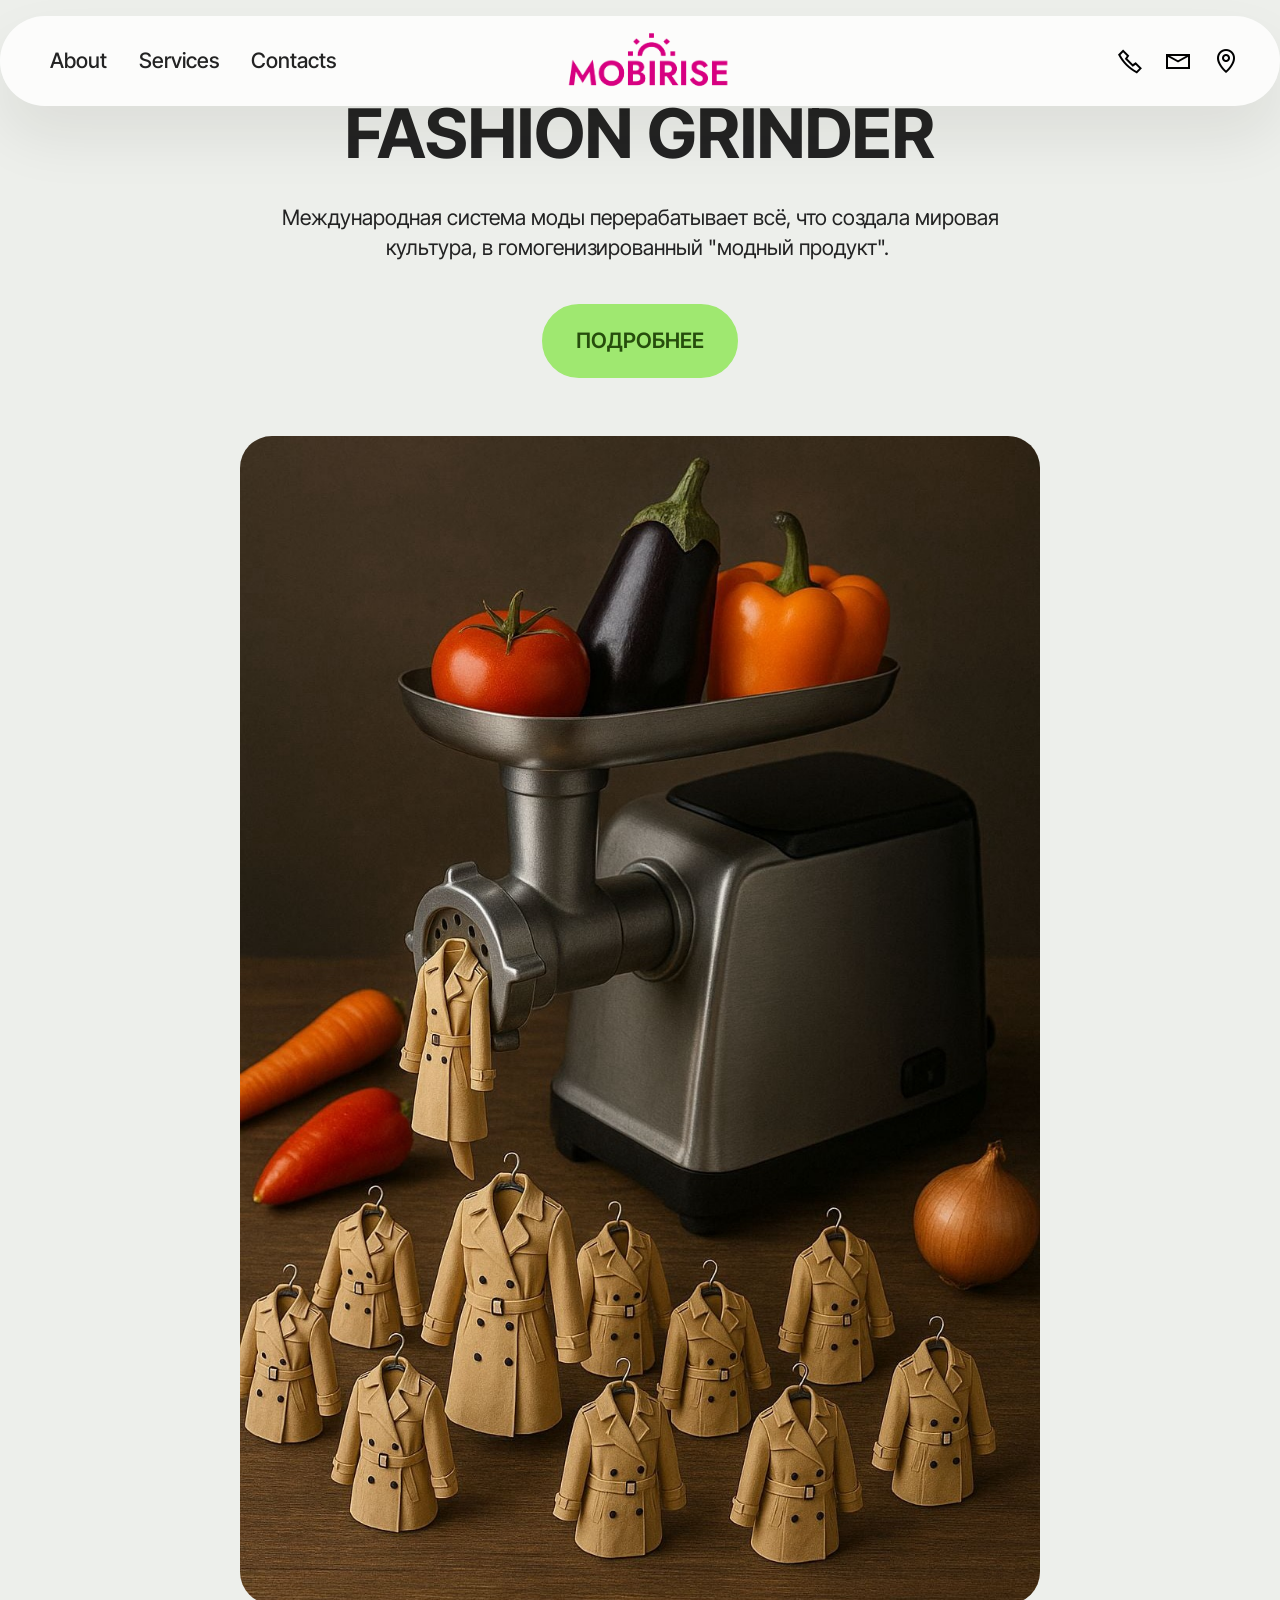
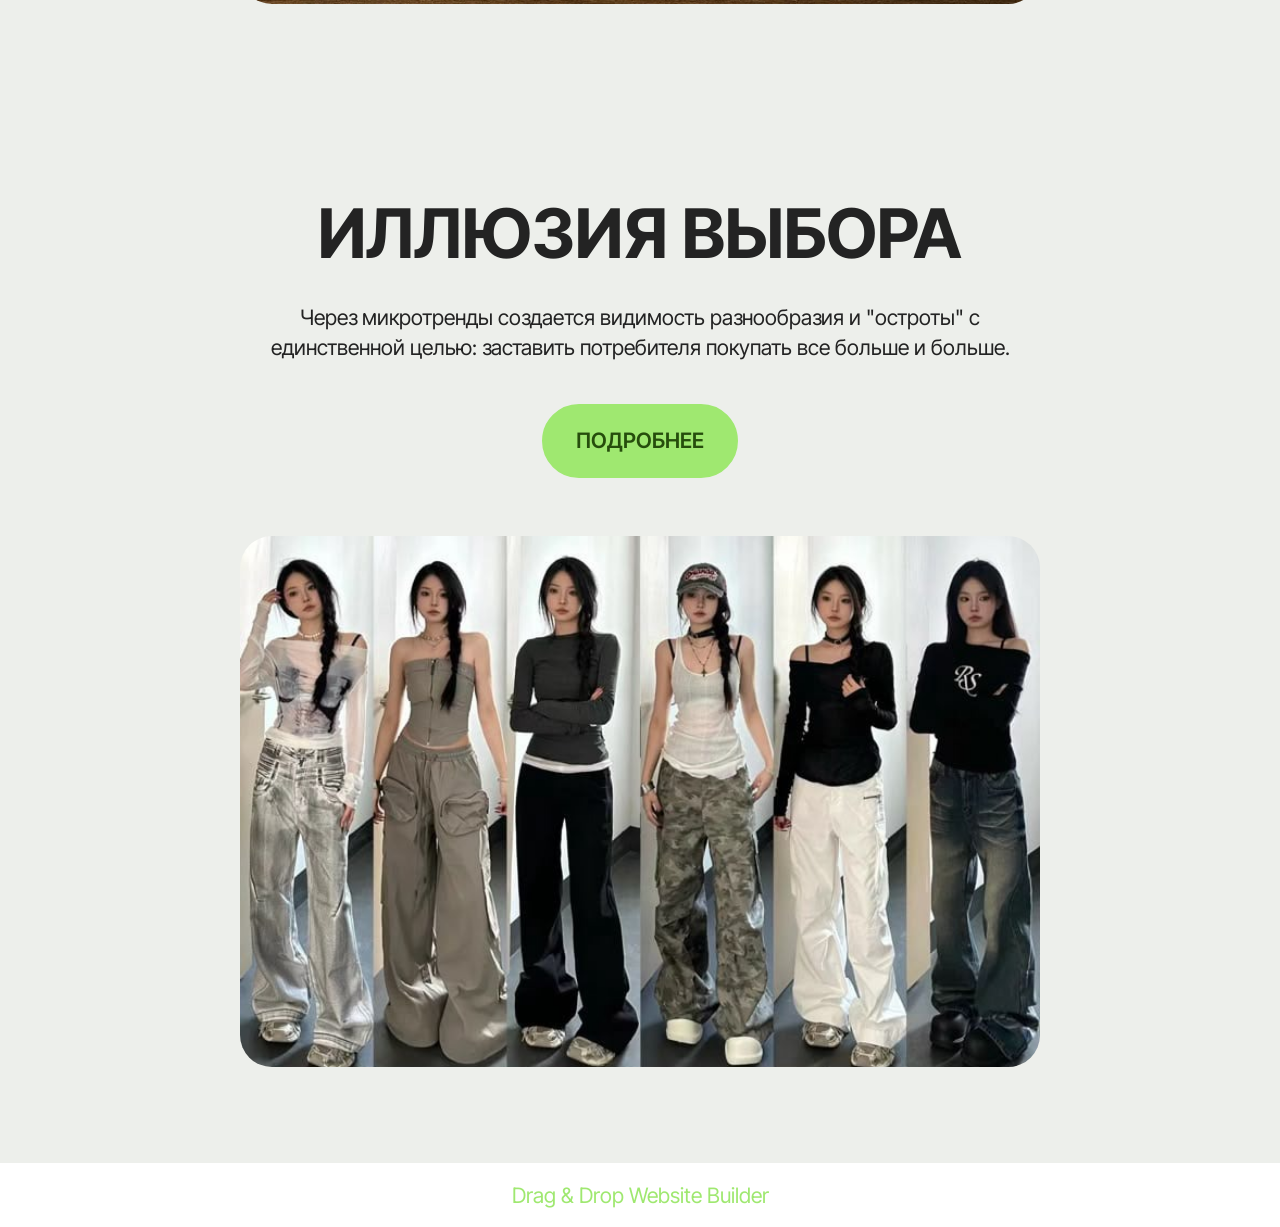
==== page.html @ 4da2e490 "Add files via upload" ====
<!DOCTYPE html>
<html  >
<head>
  <!-- Site made with Mobirise Website Builder v6.1.9, https://mobirise.com -->
  <meta charset="UTF-8">
  <meta http-equiv="X-UA-Compatible" content="IE=edge">
  <meta name="generator" content="Mobirise v6.1.9, mobirise.com">
  <meta name="viewport" content="width=device-width, initial-scale=1, minimum-scale=1">
  <link rel="shortcut icon" href="assets/images/logo2.png" type="image/x-icon">
  <meta name="description" content="">
  
  
  <title>Page 1</title>
  <link rel="stylesheet" href="assets/web/assets/mobirise-icons2/mobirise2.css">
  <link rel="stylesheet" href="assets/bootstrap/css/bootstrap.min.css">
  <link rel="stylesheet" href="assets/dropdown/css/style.css">
  <link rel="stylesheet" href="assets/theme/css/style.css">
  <link rel="preload" href="https://fonts.googleapis.com/css?family=Inter+Tight:100,200,300,400,500,600,700,800,900,100i,200i,300i,400i,500i,600i,700i,800i,900i&display=swap" as="style" onload="this.onload=null;this.rel='stylesheet'">
  <noscript><link rel="stylesheet" href="https://fonts.googleapis.com/css?family=Inter+Tight:100,200,300,400,500,600,700,800,900,100i,200i,300i,400i,500i,600i,700i,800i,900i&display=swap"></noscript>
  <link rel="preload" as="style" href="assets/mobirise/css/mbr-additional.css?v=2suzio"><link rel="stylesheet" href="assets/mobirise/css/mbr-additional.css?v=2suzio" type="text/css">

  
  
  
</head>
<body>
  
  <section data-bs-version="5.1" class="menu menu3 cid-v1hyZTSHYm" once="menu" id="menu03-b">
	

	<nav class="navbar navbar-dropdown navbar-fixed-top navbar-expand-lg">
		<div class="container">
			<div class="navbar-brand">
				<span class="navbar-logo">
					<a href="https://mobiri.se">
						<img src="assets/images/logo2.png" alt="Mobirise Website Builder" style="height: 4rem;">
					</a>
				</span>
				
			</div>
			<button class="navbar-toggler" type="button" data-toggle="collapse" data-bs-toggle="collapse" data-target="#navbarSupportedContent" data-bs-target="#navbarSupportedContent" aria-controls="navbarNavAltMarkup" aria-expanded="false" aria-label="Toggle navigation">
				<div class="hamburger">
					<span></span>
					<span></span>
					<span></span>
					<span></span>
				</div>
			</button>
			<div class="collapse navbar-collapse" id="navbarSupportedContent">
				<ul class="navbar-nav nav-dropdown nav-right" data-app-modern-menu="true"><li class="nav-item">
						<a class="nav-link link text-black display-4" href="https://mobiri.se">About</a>
					</li>
					<li class="nav-item">
						<a class="nav-link link text-black show display-4" href="https://mobiri.se" aria-expanded="false">Services</a>
					</li>
					<li class="nav-item">
						<a class="nav-link link text-black display-4" href="https://mobiri.se">Contacts</a>
					</li></ul>
				<div class="icons-menu">
					<a class="iconfont-wrapper" href="https://mobiri.se">
						<span class="p-2 mbr-iconfont mobi-mbri-phone mobi-mbri"></span>
					</a>
					<a class="iconfont-wrapper" href="https://mobiri.se">
						<span class="p-2 mbr-iconfont mobi-mbri-letter mobi-mbri"></span>
					</a>
					<a class="iconfont-wrapper" href="https://mobiri.se">
						<span class="p-2 mbr-iconfont mobi-mbri-map-pin mobi-mbri"></span>
					</a>
					
				</div>
				
			</div>
		</div>
	</nav>
</section>

<section data-bs-version="5.1" class="header13 cid-v1hFGQsoIX" id="header13-c">
  

  
  

  <div class="align-center container">
    <div class="row justify-content-center">
      <div class="col-md-12 mb-5 content-head">
        <h1 class="mbr-section-title mbr-fonts-style display-1"><strong>FASHION GRINDER</strong></h1>
        <p class="mbr-text mbr-fonts-style mt-4 display-7">Международная система моды перерабатывает всё, что создала мировая культура, в гомогенизированный "модный продукт".&nbsp;</p>
        <div class="mbr-section-btn mt-4"><a class="btn btn-primary display-7" href="page2.html">ПОДРОБНЕЕ</a></div>
      </div>
    </div>

    <div class="row justify-content-center">
      <div class="col-12 col-md-8">
        <img src="assets/images/img-20251021-wa0046-1-1024x1536.jpeg" alt="Mobirise Website Builder" title="">
      </div>
    </div>
  </div>
</section>

<section data-bs-version="5.1" class="header13 cid-v1sQrDxIpj" id="header13-h">
  

  
  

  <div class="align-center container">
    <div class="row justify-content-center">
      <div class="col-md-12 mb-5 content-head">
        <h1 class="mbr-section-title mbr-fonts-style display-1">
          <strong>ИЛЛЮЗИЯ ВЫБОРА</strong></h1>
        <p class="mbr-text mbr-fonts-style mt-4 display-7">Через микротренды создается видимость разнообразия и "остроты" с единственной целью: заставить потребителя покупать все больше и больше.</p>
        <div class="mbr-section-btn mt-4"><a class="btn btn-primary display-7" href="page2.html">ПОДРОБНЕЕ</a></div>
      </div>
    </div>

    <div class="row justify-content-center">
      <div class="col-12 col-md-8">
        <img src="assets/images/88d40c1db92e147ee44e0a88c2fa57bb202-736x982.jpeg" alt="Mobirise Website Builder" title="">
      </div>
    </div>
  </div>
</section><section class="display-7" style="padding: 0;align-items: center;justify-content: center;flex-wrap: wrap;    align-content: center;display: flex;position: relative;height: 4rem;"><a href="https://mobiri.se/" style="flex: 1 1;height: 4rem;position: absolute;width: 100%;z-index: 1;"><img alt="" style="height: 4rem;" src="[data-uri]"></a><p style="margin: 0;text-align: center;" class="display-7">&#8204;</p><a style="z-index:1" href="https://mobirise.com/drag-drop-website-builder.html">Drag & Drop Website Builder</a></section><script src="assets/bootstrap/js/bootstrap.bundle.min.js"></script>  <script src="assets/smoothscroll/smooth-scroll.js"></script>  <script src="assets/ytplayer/index.js"></script>  <script src="assets/dropdown/js/navbar-dropdown.js"></script>  <script src="assets/theme/js/script.js"></script>  
  
  
</body>
</html>
---- assets/web/assets/mobirise-icons2/mobirise2.css ----
@font-face {
  font-family: 'Moririse2';
  font-display: swap;
  src:  url('mobirise2.eot?f2bix4');
  src:  url('mobirise2.eot?f2bix4#iefix') format('embedded-opentype'),
    url('mobirise2.woff2?f2bix4') format('woff2'),
    url('mobirise2.woff?f2bix4') format('woff'),
    url('mobirise2.ttf?f2bix4') format('truetype'),
    url('mobirise2.svg?f2bix4#mobirise2') format('svg');
  font-weight: normal;
  font-style: normal;
}

[class^="mobi-"], [class*=" mobi-"] {
  /* use !important to prevent issues with browser extensions that change fonts */
  font-family: 'Moririse2' !important;
  speak: none;
  font-style: normal;
  font-weight: normal;
  font-variant: normal;
  text-transform: none;
  line-height: 1;

  /* Better Font Rendering =========== */
  -webkit-font-smoothing: antialiased;
  -moz-osx-font-smoothing: grayscale;
}

.mobi-mbri-add-submenu:before {
  content: "\e900";
}
.mobi-mbri-alert:before {
  content: "\e901";
}
.mobi-mbri-align-center:before {
  content: "\e902";
}
.mobi-mbri-align-justify:before {
  content: "\e903";
}
.mobi-mbri-align-left:before {
  content: "\e904";
}
.mobi-mbri-align-right:before {
  content: "\e905";
}
.mobi-mbri-android:before {
  content: "\e906";
}
.mobi-mbri-apple:before {
  content: "\e907";
}
.mobi-mbri-arrow-down:before {
  content: "\e908";
}
.mobi-mbri-arrow-next:before {
  content: "\e909";
}
.mobi-mbri-arrow-prev:before {
  content: "\e90a";
}
.mobi-mbri-arrow-up:before {
  content: "\e90b";
}
.mobi-mbri-bold:before {
  content: "\e90c";
}
.mobi-mbri-bookmark:before {
  content: "\e90d";
}
.mobi-mbri-bootstrap:before {
  content: "\e90e";
}
.mobi-mbri-briefcase:before {
  content: "\e90f";
}
.mobi-mbri-browse:before {
  content: "\e910";
}
.mobi-mbri-bulleted-list:before {
  content: "\e911";
}
.mobi-mbri-calendar:before {
  content: "\e912";
}
.mobi-mbri-camera:before {
  content: "\e913";
}
.mobi-mbri-cart-add:before {
  content: "\e914";
}
.mobi-mbri-cart-full:before {
  content: "\e915";
}
.mobi-mbri-cash:before {
  content: "\e916";
}
.mobi-mbri-change-style:before {
  content: "\e917";
}
.mobi-mbri-chat:before {
  content: "\e918";
}
.mobi-mbri-clock:before {
  content: "\e919";
}
.mobi-mbri-close:before {
  content: "\e91a";
}
.mobi-mbri-cloud:before {
  content: "\e91b";
}
.mobi-mbri-code:before {
  content: "\e91c";
}
.mobi-mbri-contact-form:before {
  content: "\e91d";
}
.mobi-mbri-credit-card:before {
  content: "\e91e";
}
.mobi-mbri-cursor-click:before {
  content: "\e91f";
}
.mobi-mbri-cust-feedback:before {
  content: "\e920";
}
.mobi-mbri-database:before {
  content: "\e921";
}
.mobi-mbri-delivery:before {
  content: "\e922";
}
.mobi-mbri-desktop:before {
  content: "\e923";
}
.mobi-mbri-devices:before {
  content: "\e924";
}
.mobi-mbri-down:before {
  content: "\e925";
}
.mobi-mbri-download-2:before {
  content: "\e926";
}
.mobi-mbri-download:before {
  content: "\e927";
}
.mobi-mbri-drag-n-drop-2:before {
  content: "\e928";
}
.mobi-mbri-drag-n-drop:before {
  content: "\e929";
}
.mobi-mbri-edit-2:before {
  content: "\e92a";
}
.mobi-mbri-edit:before {
  content: "\e92b";
}
.mobi-mbri-error:before {
  content: "\e92c";
}
.mobi-mbri-extension:before {
  content: "\e92d";
}
.mobi-mbri-features:before {
  content: "\e92e";
}
.mobi-mbri-file:before {
  content: "\e92f";
}
.mobi-mbri-flag:before {
  content: "\e930";
}
.mobi-mbri-folder:before {
  content: "\e931";
}
.mobi-mbri-gift:before {
  content: "\e932";
}
.mobi-mbri-github:before {
  content: "\e933";
}
.mobi-mbri-globe-2:before {
  content: "\e934";
}
.mobi-mbri-globe:before {
  content: "\e935";
}
.mobi-mbri-growing-chart:before {
  content: "\e936";
}
.mobi-mbri-hearth:before {
  content: "\e937";
}
.mobi-mbri-help:before {
  content: "\e938";
}
.mobi-mbri-home:before {
  content: "\e939";
}
.mobi-mbri-hot-cup:before {
  content: "\e93a";
}
.mobi-mbri-idea:before {
  content: "\e93b";
}
.mobi-mbri-image-gallery:before {
  content: "\e93c";
}
.mobi-mbri-image-slider:before {
  content: "\e93d";
}
.mobi-mbri-info:before {
  content: "\e93e";
}
.mobi-mbri-italic:before {
  content: "\e93f";
}
.mobi-mbri-key:before {
  content: "\e940";
}
.mobi-mbri-laptop:before {
  content: "\e941";
}
.mobi-mbri-layers:before {
  content: "\e942";
}
.mobi-mbri-left-right:before {
  content: "\e943";
}
.mobi-mbri-left:before {
  content: "\e944";
}
.mobi-mbri-letter:before {
  content: "\e945";
}
.mobi-mbri-like:before {
  content: "\e946";
}
.mobi-mbri-link:before {
  content: "\e947";
}
.mobi-mbri-lock:before {
  content: "\e948";
}
.mobi-mbri-login:before {
  content: "\e949";
}
.mobi-mbri-logout:before {
  content: "\e94a";
}
.mobi-mbri-magic-stick:before {
  content: "\e94b";
}
.mobi-mbri-map-pin:before {
  content: "\e94c";
}
.mobi-mbri-menu:before {
  content: "\e94d";
}
.mobi-mbri-mobile-2:before {
  content: "\e94e";
}
.mobi-mbri-mobile-horizontal:before {
  content: "\e94f";
}
.mobi-mbri-mobile:before {
  content: "\e950";
}
.mobi-mbri-mobirise:before {
  content: "\e951";
}
.mobi-mbri-more-horizontal:before {
  content: "\e952";
}
.mobi-mbri-more-vertical:before {
  content: "\e953";
}
.mobi-mbri-music:before {
  content: "\e954";
}
.mobi-mbri-new-file:before {
  content: "\e955";
}
.mobi-mbri-numbered-list:before {
  content: "\e956";
}
.mobi-mbri-opened-folder:before {
  content: "\e957";
}
.mobi-mbri-pages:before {
  content: "\e958";
}
.mobi-mbri-paper-plane:before {
  content: "\e959";
}
.mobi-mbri-paperclip:before {
  content: "\e95a";
}
.mobi-mbri-phone:before {
  content: "\e95b";
}
.mobi-mbri-photo:before {
  content: "\e95c";
}
.mobi-mbri-photos:before {
  content: "\e95d";
}
.mobi-mbri-pin:before {
  content: "\e95e";
}
.mobi-mbri-play:before {
  content: "\e95f";
}
.mobi-mbri-plus:before {
  content: "\e960";
}
.mobi-mbri-preview:before {
  content: "\e961";
}
.mobi-mbri-print:before {
  content: "\e962";
}
.mobi-mbri-protect:before {
  content: "\e963";
}
.mobi-mbri-question:before {
  content: "\e964";
}
.mobi-mbri-quote-left:before {
  content: "\e965";
}
.mobi-mbri-quote-right:before {
  content: "\e966";
}
.mobi-mbri-redo:before {
  content: "\e967";
}
.mobi-mbri-refresh:before {
  content: "\e968";
}
.mobi-mbri-responsive-2:before {
  content: "\e969";
}
.mobi-mbri-responsive:before {
  content: "\e96a";
}
.mobi-mbri-right:before {
  content: "\e96b";
}
.mobi-mbri-rocket:before {
  content: "\e96c";
}
.mobi-mbri-sad-face:before {
  content: "\e96d";
}
.mobi-mbri-sale:before {
  content: "\e96e";
}
.mobi-mbri-save:before {
  content: "\e96f";
}
.mobi-mbri-search:before {
  content: "\e970";
}
.mobi-mbri-setting-2:before {
  content: "\e971";
}
.mobi-mbri-setting-3:before {
  content: "\e972";
}
.mobi-mbri-setting:before {
  content: "\e973";
}
.mobi-mbri-share:before {
  content: "\e974";
}
.mobi-mbri-shopping-bag:before {
  content: "\e975";
}
.mobi-mbri-shopping-basket:before {
  content: "\e976";
}
.mobi-mbri-shopping-cart:before {
  content: "\e977";
}
.mobi-mbri-sites:before {
  content: "\e978";
}
.mobi-mbri-smile-face:before {
  content: "\e979";
}
.mobi-mbri-speed:before {
  content: "\e97a";
}
.mobi-mbri-star:before {
  content: "\e97b";
}
.mobi-mbri-success:before {
  content: "\e97c";
}
.mobi-mbri-sun:before {
  content: "\e97d";
}
.mobi-mbri-sun2:before {
  content: "\e97e";
}
.mobi-mbri-tablet-vertical:before {
  content: "\e97f";
}
.mobi-mbri-tablet:before {
  content: "\e980";
}
.mobi-mbri-target:before {
  content: "\e981";
}
.mobi-mbri-timer:before {
  content: "\e982";
}
.mobi-mbri-to-ftp:before {
  content: "\e983";
}
.mobi-mbri-to-local-drive:before {
  content: "\e984";
}
.mobi-mbri-touch-swipe:before {
  content: "\e985";
}
.mobi-mbri-touch:before {
  content: "\e986";
}
.mobi-mbri-trash:before {
  content: "\e987";
}
.mobi-mbri-underline:before {
  content: "\e988";
}
.mobi-mbri-undo:before {
  content: "\e989";
}
.mobi-mbri-unlink:before {
  content: "\e98a";
}
.mobi-mbri-unlock:before {
  content: "\e98b";
}
.mobi-mbri-up-down:before {
  content: "\e98c";
}
.mobi-mbri-up:before {
  content: "\e98d";
}
.mobi-mbri-update:before {
  content: "\e98e";
}
.mobi-mbri-upload-2:before {
  content: "\e98f";
}
.mobi-mbri-upload:before {
  content: "\e990";
}
.mobi-mbri-user-2:before {
  content: "\e991";
}
.mobi-mbri-user:before {
  content: "\e992";
}
.mobi-mbri-users:before {
  content: "\e993";
}
.mobi-mbri-video-play:before {
  content: "\e994";
}
.mobi-mbri-video:before {
  content: "\e995";
}
.mobi-mbri-watch:before {
  content: "\e996";
}
.mobi-mbri-website-theme-2:before {
  content: "\e997";
}
.mobi-mbri-website-theme:before {
  content: "\e998";
}
.mobi-mbri-wifi:before {
  content: "\e999";
}
.mobi-mbri-windows:before {
  content: "\e99a";
}
.mobi-mbri-zoom-in:before {
  content: "\e99b";
}
.mobi-mbri-zoom-out:before {
  content: "\e99c";
}
---- assets/dropdown/css/style.css ----
.navbar-dropdown {
  left: 0;
  padding: 0;
  position: absolute;
  right: 0;
  top: 0;
  transition: all 0.45s ease;
  z-index: 1030;
  background: #282828; }
  .navbar-dropdown .navbar-logo {
    margin-right: 0.8rem;
    transition: margin 0.3s ease-in-out;
    vertical-align: middle; }
    .navbar-dropdown .navbar-logo img {
      height: 3.125rem;
      transition: all 0.3s ease-in-out; }
    .navbar-dropdown .navbar-logo.mbr-iconfont {
      font-size: 3.125rem;
      line-height: 3.125rem; }
  .navbar-dropdown .navbar-caption {
    font-weight: 700;
    white-space: normal;
    vertical-align: -4px;
    line-height: 3.125rem !important; }
    .navbar-dropdown .navbar-caption, .navbar-dropdown .navbar-caption:hover {
      color: inherit;
      text-decoration: none; }
  .navbar-dropdown .mbr-iconfont + .navbar-caption {
    vertical-align: -1px; }
  .navbar-dropdown.navbar-fixed-top {
    position: fixed; }
  .navbar-dropdown .navbar-brand span {
    vertical-align: -4px; }
  .navbar-dropdown.bg-color.transparent {
    background: none; }
  .navbar-dropdown.navbar-short .navbar-brand {
    padding: 0.625rem 0; }
    .navbar-dropdown.navbar-short .navbar-brand span {
      vertical-align: -1px; }
  .navbar-dropdown.navbar-short .navbar-caption {
    line-height: 2.375rem !important;
    vertical-align: -2px; }
  .navbar-dropdown.navbar-short .navbar-logo {
    margin-right: 0.5rem; }
    .navbar-dropdown.navbar-short .navbar-logo img {
      height: 2.375rem; }
    .navbar-dropdown.navbar-short .navbar-logo.mbr-iconfont {
      font-size: 2.375rem;
      line-height: 2.375rem; }
  .navbar-dropdown.navbar-short .mbr-table-cell {
    height: 3.625rem; }
  .navbar-dropdown .navbar-close {
    left: 0.6875rem;
    position: fixed;
    top: 0.75rem;
    z-index: 1000; }
  .navbar-dropdown .hamburger-icon {
    content: "";
    display: inline-block;
    vertical-align: middle;
    width: 16px;
    -webkit-box-shadow: 0 -6px 0 1px #282828,0 0 0 1px #282828,0 6px 0 1px #282828;
    -moz-box-shadow: 0 -6px 0 1px #282828,0 0 0 1px #282828,0 6px 0 1px #282828;
    box-shadow: 0 -6px 0 1px #282828,0 0 0 1px #282828,0 6px 0 1px #282828; }

.dropdown-menu .dropdown-toggle[data-toggle="dropdown-submenu"]::after {
  border-bottom: 0.35em solid transparent;
  border-left: 0.35em solid;
  border-right: 0;
  border-top: 0.35em solid transparent;
  margin-left: 0.3rem; }

.dropdown-menu .dropdown-item:focus {
  outline: 0; }

.nav-dropdown {
  font-size: 0.75rem;
  font-weight: 500;
  height: auto !important; }
  .nav-dropdown .nav-btn {
    padding-left: 1rem; }
  .nav-dropdown .link {
    margin: .667em 1.667em;
    font-weight: 500;
    padding: 0;
    transition: color .2s ease-in-out; }
    .nav-dropdown .link.dropdown-toggle {
      margin-right: 2.583em; }
      .nav-dropdown .link.dropdown-toggle::after {
        margin-left: .25rem;
        border-top: 0.35em solid;
        border-right: 0.35em solid transparent;
        border-left: 0.35em solid transparent;
        border-bottom: 0; }
      .nav-dropdown .link.dropdown-toggle[aria-expanded="true"] {
        margin: 0;
        padding: 0.667em 3.263em  0.667em 1.667em; }
  .nav-dropdown .link::after,
  .nav-dropdown .dropdown-item::after {
    color: inherit; }
  .nav-dropdown .btn {
    font-size: 0.75rem;
    font-weight: 700;
    letter-spacing: 0;
    margin-bottom: 0;
    padding-left: 1.25rem;
    padding-right: 1.25rem; }
  .nav-dropdown .dropdown-menu {
    border-radius: 0;
    border: 0;
    left: 0;
    margin: 0;
    padding-bottom: 1.25rem;
    padding-top: 1.25rem;
    position: relative; }
  .nav-dropdown .dropdown-submenu {
    margin-left: 0.125rem;
    top: 0; }
  .nav-dropdown .dropdown-item {
    font-weight: 500;
    line-height: 2;
    padding: 0.3846em 4.615em 0.3846em 1.5385em;
    position: relative;
    transition: color .2s ease-in-out, background-color .2s ease-in-out; }
    .nav-dropdown .dropdown-item::after {
      margin-top: -0.3077em;
      position: absolute;
      right: 1.1538em;
      top: 50%; }
    .nav-dropdown .dropdown-item:focus, .nav-dropdown .dropdown-item:hover {
      background: none; }

@media (max-width: 767px) {
  .nav-dropdown.navbar-toggleable-sm {
    bottom: 0;
    display: none;
    left: 0;
    overflow-x: hidden;
    position: fixed;
    top: 0;
    transform: translateX(-100%);
    -ms-transform: translateX(-100%);
    -webkit-transform: translateX(-100%);
    width: 18.75rem;
    z-index: 999; } }
.nav-dropdown.navbar-toggleable-xl {
  bottom: 0;
  display: none;
  left: 0;
  overflow-x: hidden;
  position: fixed;
  top: 0;
  transform: translateX(-100%);
  -ms-transform: translateX(-100%);
  -webkit-transform: translateX(-100%);
  width: 18.75rem;
  z-index: 999; }

.nav-dropdown-sm {
  display: block !important;
  overflow-x: hidden;
  overflow: auto;
  padding-top: 3.875rem; }
  .nav-dropdown-sm::after {
    content: "";
    display: block;
    height: 3rem;
    width: 100%; }
  .nav-dropdown-sm.collapse.in ~ .navbar-close {
    display: block !important; }
  .nav-dropdown-sm.collapsing, .nav-dropdown-sm.collapse.in {
    transform: translateX(0);
    -ms-transform: translateX(0);
    -webkit-transform: translateX(0);
    transition: all 0.25s ease-out;
    -webkit-transition: all 0.25s ease-out;
    background: #282828; }
  .nav-dropdown-sm.collapsing[aria-expanded="false"] {
    transform: translateX(-100%);
    -ms-transform: translateX(-100%);
    -webkit-transform: translateX(-100%); }
  .nav-dropdown-sm .nav-item {
    display: block;
    margin-left: 0 !important;
    padding-left: 0; }
  .nav-dropdown-sm .link,
  .nav-dropdown-sm .dropdown-item {
    border-top: 1px dotted rgba(255, 255, 255, 0.1);
    font-size: 0.8125rem;
    line-height: 1.6;
    margin: 0 !important;
    padding: 0.875rem 2.4rem 0.875rem 1.5625rem !important;
    position: relative;
    white-space: normal; }
    .nav-dropdown-sm .link:focus, .nav-dropdown-sm .link:hover,
    .nav-dropdown-sm .dropdown-item:focus,
    .nav-dropdown-sm .dropdown-item:hover {
      background: rgba(0, 0, 0, 0.2) !important;
      color: #c0a375; }
  .nav-dropdown-sm .nav-btn {
    position: relative;
    padding: 1.5625rem 1.5625rem 0 1.5625rem; }
    .nav-dropdown-sm .nav-btn::before {
      border-top: 1px dotted rgba(255, 255, 255, 0.1);
      content: "";
      left: 0;
      position: absolute;
      top: 0;
      width: 100%; }
    .nav-dropdown-sm .nav-btn + .nav-btn {
      padding-top: 0.625rem; }
      .nav-dropdown-sm .nav-btn + .nav-btn::before {
        display: none; }
  .nav-dropdown-sm .btn {
    padding: 0.625rem 0; }
  .nav-dropdown-sm .dropdown-toggle[data-toggle="dropdown-submenu"]::after {
    margin-left: .25rem;
    border-top: 0.35em solid;
    border-right: 0.35em solid transparent;
    border-left: 0.35em solid transparent;
    border-bottom: 0; }
  .nav-dropdown-sm .dropdown-toggle[data-toggle="dropdown-submenu"][aria-expanded="true"]::after {
    border-top: 0;
    border-right: 0.35em solid transparent;
    border-left: 0.35em solid transparent;
    border-bottom: 0.35em solid; }
  .nav-dropdown-sm .dropdown-menu {
    margin: 0;
    padding: 0;
    position: relative;
    top: 0;
    left: 0;
    width: 100%;
    border: 0;
    float: none;
    border-radius: 0;
    background: none; }
  .nav-dropdown-sm .dropdown-submenu {
    left: 100%;
    margin-left: 0.125rem;
    margin-top: -1.25rem;
    top: 0; }

.navbar-toggleable-sm .nav-dropdown .dropdown-menu {
  position: absolute; }

.navbar-toggleable-sm .nav-dropdown .dropdown-submenu {
  left: 100%;
  margin-left: 0.125rem;
  margin-top: -1.25rem;
  top: 0; }

.navbar-toggleable-sm.opened .nav-dropdown .dropdown-menu {
  position: relative; }

.navbar-toggleable-sm.opened .nav-dropdown .dropdown-submenu {
  left: 0;
  margin-left: 00rem;
  margin-top: 0rem;
  top: 0; }

.is-builder .nav-dropdown.collapsing {
  transition: none !important; }
---- assets/theme/css/style.css ----
@charset "UTF-8";
section {
  background-color: #ffffff;
}

body {
  font-style: normal;
  line-height: 1.5;
  font-weight: 400;
  color: #232323;
  position: relative;
}

button {
  background-color: transparent;
  border-color: transparent;
}

.embla__button,
.carousel-control {
  background-color: #edefea !important;
  opacity: 0.8 !important;
  color: #464845 !important;
  border-color: #edefea !important;
}

.carousel .close,
.modalWindow .close {
  background-color: #edefea !important;
  color: #464845 !important;
  border-color: #edefea !important;
  opacity: 0.8 !important;
}

.carousel .close:hover,
.modalWindow .close:hover {
  opacity: 1 !important;
}

.carousel-indicators li {
  background-color: #edefea !important;
  border: 2px solid #464845 !important;
}

.carousel-indicators li:hover,
.carousel-indicators li:active {
  opacity: 0.8 !important;
}

.embla__button:hover,
.carousel-control:hover {
  background-color: #edefea !important;
  opacity: 1 !important;
}

.modalWindow-video-container {
  height: 80%;
}

section,
.container,
.container-fluid {
  position: relative;
  word-wrap: break-word;
}

a.mbr-iconfont:hover {
  text-decoration: none;
}

.article .lead p,
.article .lead ul,
.article .lead ol,
.article .lead pre,
.article .lead blockquote {
  margin-bottom: 0;
}

a {
  font-style: normal;
  font-weight: 400;
  cursor: pointer;
}
a, a:hover {
  text-decoration: none;
}

.mbr-section-title {
  font-style: normal;
  line-height: 1.3;
}

.mbr-section-subtitle {
  line-height: 1.3;
}

.mbr-text {
  font-style: normal;
  line-height: 1.7;
}

h1,
h2,
h3,
h4,
h5,
h6,
.display-1,
.display-2,
.display-4,
.display-5,
.display-7,
span,
p,
a {
  line-height: 1;
  word-break: break-word;
  word-wrap: break-word;
  font-weight: 400;
}

b,
strong {
  font-weight: bold;
}

input:-webkit-autofill, input:-webkit-autofill:hover, input:-webkit-autofill:focus, input:-webkit-autofill:active {
  transition-delay: 9999s;
  -webkit-transition-property: background-color, color;
  transition-property: background-color, color;
}

textarea[type=hidden] {
  display: none;
}

section {
  background-position: 50% 50%;
  background-repeat: no-repeat;
  background-size: cover;
}
section .mbr-background-video,
section .mbr-background-video-preview {
  position: absolute;
  bottom: 0;
  left: 0;
  right: 0;
  top: 0;
}

.hidden {
  visibility: hidden;
}

.mbr-z-index20 {
  z-index: 20;
}

/*! Base colors */
.mbr-white {
  color: #ffffff;
}

.mbr-black {
  color: #111111;
}

.mbr-bg-white {
  background-color: #ffffff;
}

.mbr-bg-black {
  background-color: #000000;
}

/*! Text-aligns */
.align-left {
  text-align: left;
}

.align-center {
  text-align: center;
}

.align-right {
  text-align: right;
}

/*! Font-weight  */
.mbr-light {
  font-weight: 300;
}

.mbr-regular {
  font-weight: 400;
}

.mbr-semibold {
  font-weight: 500;
}

.mbr-bold {
  font-weight: 700;
}

/*! Media  */
.media-content {
  flex-basis: 100%;
}

.media-container-row {
  display: flex;
  flex-direction: row;
  flex-wrap: wrap;
  justify-content: center;
  align-content: center;
  align-items: start;
}
.media-container-row .media-size-item {
  width: 400px;
}

.media-container-column {
  display: flex;
  flex-direction: column;
  flex-wrap: wrap;
  justify-content: center;
  align-content: center;
  align-items: stretch;
}
.media-container-column > * {
  width: 100%;
}

@media (min-width: 992px) {
  .media-container-row {
    flex-wrap: nowrap;
  }
}
figure {
  margin-bottom: 0;
  overflow: hidden;
}

figure[mbr-media-size] {
  transition: width 0.1s;
}

img,
iframe {
  display: block;
  width: 100%;
}

.card {
  background-color: transparent;
  border: none;
}

.card-box {
  width: 100%;
}

.card-img {
  text-align: center;
  flex-shrink: 0;
  -webkit-flex-shrink: 0;
}

.media {
  max-width: 100%;
  margin: 0 auto;
}

.mbr-figure {
  align-self: center;
}

.media-container > div {
  max-width: 100%;
}

.mbr-figure img,
.card-img img {
  width: 100%;
}

@media (max-width: 991px) {
  .media-size-item {
    width: auto !important;
  }
  .media {
    width: auto;
  }
  .mbr-figure {
    width: 100% !important;
  }
}
/*! Buttons */
.mbr-section-btn {
  margin-left: -0.6rem;
  margin-right: -0.6rem;
  font-size: 0;
}

.btn {
  font-weight: 600;
  border-width: 1px;
  font-style: normal;
  margin: 0.6rem 0.6rem;
  white-space: normal;
  transition: all 0.2s ease-in-out;
  display: inline-flex;
  align-items: center;
  justify-content: center;
  word-break: break-word;
}

.btn-sm {
  font-weight: 600;
  letter-spacing: 0px;
  transition: all 0.3s ease-in-out;
}

.btn-md {
  font-weight: 600;
  letter-spacing: 0px;
  transition: all 0.3s ease-in-out;
}

.btn-lg {
  font-weight: 600;
  letter-spacing: 0px;
  transition: all 0.3s ease-in-out;
}

.btn-form {
  margin: 0;
}
.btn-form:hover {
  cursor: pointer;
}

nav .mbr-section-btn {
  margin-left: 0rem;
  margin-right: 0rem;
}

/*! Btn icon margin */
.btn .mbr-iconfont,
.btn.btn-sm .mbr-iconfont {
  order: 1;
  cursor: pointer;
  margin-left: 0.5rem;
  vertical-align: sub;
}

.btn.btn-md .mbr-iconfont,
.btn.btn-md .mbr-iconfont {
  margin-left: 0.8rem;
}

.mbr-regular {
  font-weight: 400;
}

.mbr-semibold {
  font-weight: 500;
}

.mbr-bold {
  font-weight: 700;
}

[type=submit] {
  -webkit-appearance: none;
}

/*! Full-screen */
.mbr-fullscreen .mbr-overlay {
  min-height: 100vh;
}

.mbr-fullscreen {
  display: flex;
  display: -moz-flex;
  display: -ms-flex;
  display: -o-flex;
  align-items: center;
  min-height: 100vh;
  padding-top: 3rem;
  padding-bottom: 3rem;
}

/*! Map */
.map {
  height: 25rem;
  position: relative;
}
.map iframe {
  width: 100%;
  height: 100%;
}

/*! Scroll to top arrow */
.mbr-arrow-up {
  bottom: 25px;
  right: 90px;
  position: fixed;
  text-align: right;
  z-index: 5000;
  color: #ffffff;
  font-size: 22px;
}

.mbr-arrow-up a {
  background: rgba(0, 0, 0, 0.2);
  border-radius: 50%;
  color: #fff;
  display: inline-block;
  height: 60px;
  width: 60px;
  border: 2px solid #fff;
  outline-style: none !important;
  position: relative;
  text-decoration: none;
  transition: all 0.3s ease-in-out;
  cursor: pointer;
  text-align: center;
}
.mbr-arrow-up a:hover {
  background-color: rgba(0, 0, 0, 0.4);
}
.mbr-arrow-up a i {
  line-height: 60px;
}

.mbr-arrow-up-icon {
  display: block;
  color: #fff;
}

.mbr-arrow-up-icon::before {
  content: "›";
  display: inline-block;
  font-family: serif;
  font-size: 22px;
  line-height: 1;
  font-style: normal;
  position: relative;
  top: 6px;
  left: -4px;
  transform: rotate(-90deg);
}

/*! Arrow Down */
.mbr-arrow {
  position: absolute;
  bottom: 45px;
  left: 50%;
  width: 60px;
  height: 60px;
  cursor: pointer;
  background-color: rgba(80, 80, 80, 0.5);
  border-radius: 50%;
  transform: translateX(-50%);
}
@media (max-width: 767px) {
  .mbr-arrow {
    display: none;
  }
}
.mbr-arrow > a {
  display: inline-block;
  text-decoration: none;
  outline-style: none;
  animation: arrowdown 1.7s ease-in-out infinite;
  color: #ffffff;
}
.mbr-arrow > a > i {
  position: absolute;
  top: -2px;
  left: 15px;
  font-size: 2rem;
}

#scrollToTop a i::before {
  content: "";
  position: absolute;
  display: block;
  border-bottom: 2.5px solid #fff;
  border-left: 2.5px solid #fff;
  width: 27.8%;
  height: 27.8%;
  left: 50%;
  top: 51%;
  transform: translateY(-30%) translateX(-50%) rotate(135deg);
}

@keyframes arrowdown {
  0% {
    transform: translateY(0px);
  }
  50% {
    transform: translateY(-5px);
  }
  100% {
    transform: translateY(0px);
  }
}
@media (max-width: 500px) {
  .mbr-arrow-up {
    left: 0;
    right: 0;
    text-align: center;
  }
}
/*Gradients animation*/
@keyframes gradient-animation {
  from {
    background-position: 0% 100%;
    animation-timing-function: ease-in-out;
  }
  to {
    background-position: 100% 0%;
    animation-timing-function: ease-in-out;
  }
}
.bg-gradient {
  background-size: 200% 200%;
  animation: gradient-animation 5s infinite alternate;
  -webkit-animation: gradient-animation 5s infinite alternate;
}

.menu .navbar-brand {
  display: -webkit-flex;
}
.menu .navbar-brand span {
  display: flex;
  display: -webkit-flex;
}
.menu .navbar-brand .navbar-caption-wrap {
  display: -webkit-flex;
}
.menu .navbar-brand .navbar-logo img {
  display: -webkit-flex;
  width: auto;
}
@media (min-width: 768px) and (max-width: 991px) {
  .menu .navbar-toggleable-sm .navbar-nav {
    display: -ms-flexbox;
  }
}
@media (max-width: 991px) {
  .menu .navbar-collapse {
    max-height: 93.5vh;
  }
  .menu .navbar-collapse.show {
    overflow: auto;
  }
}
@media (min-width: 992px) {
  .menu .navbar-nav.nav-dropdown {
    display: -webkit-flex;
  }
  .menu .navbar-toggleable-sm .navbar-collapse {
    display: -webkit-flex !important;
  }
  .menu .collapsed .navbar-collapse {
    max-height: 93.5vh;
  }
  .menu .collapsed .navbar-collapse.show {
    overflow: auto;
  }
}
@media (max-width: 767px) {
  .menu .navbar-collapse {
    max-height: 80vh;
  }
}

.nav-link .mbr-iconfont {
  margin-right: 0.5rem;
}

.navbar {
  display: -webkit-flex;
  -webkit-flex-wrap: wrap;
  -webkit-align-items: center;
  -webkit-justify-content: space-between;
}

.navbar-collapse {
  -webkit-flex-basis: 100%;
  -webkit-flex-grow: 1;
  -webkit-align-items: center;
}

.nav-dropdown .link {
  padding: 0.667em 1.667em !important;
  margin: 0 !important;
}

.nav {
  display: -webkit-flex;
  -webkit-flex-wrap: wrap;
}

.row {
  display: -webkit-flex;
  -webkit-flex-wrap: wrap;
}

.justify-content-center {
  -webkit-justify-content: center;
}

.form-inline {
  display: -webkit-flex;
}

.card-wrapper {
  -webkit-flex: 1;
}

.carousel-control {
  z-index: 10;
  display: -webkit-flex;
}

.carousel-controls {
  display: -webkit-flex;
}

.media {
  display: -webkit-flex;
}

.form-group:focus {
  outline: none;
}

.jq-selectbox__select {
  padding: 7px 0;
  position: relative;
}

.jq-selectbox__dropdown {
  overflow: hidden;
  border-radius: 10px;
  position: absolute;
  top: 100%;
  left: 0 !important;
  width: 100% !important;
}

.jq-selectbox__trigger-arrow {
  right: 0;
  transform: translateY(-50%);
}

.jq-selectbox li {
  padding: 1.07em 0.5em;
}

input[type=range] {
  padding-left: 0 !important;
  padding-right: 0 !important;
}

.modal-dialog,
.modal-content {
  height: 100%;
}

.modal-dialog .carousel-inner {
  height: calc(100vh - 1.75rem);
}
@media (max-width: 575px) {
  .modal-dialog .carousel-inner {
    height: calc(100vh - 1rem);
  }
}

.carousel-item {
  text-align: center;
}

.carousel-item img {
  margin: auto;
}

.navbar-toggler {
  align-self: flex-start;
  padding: 0.25rem 0.75rem;
  font-size: 1.25rem;
  line-height: 1;
  background: transparent;
  border: 1px solid transparent;
  border-radius: 0.25rem;
}

.navbar-toggler:focus,
.navbar-toggler:hover {
  text-decoration: none;
  box-shadow: none;
}

.navbar-toggler-icon {
  display: inline-block;
  width: 1.5em;
  height: 1.5em;
  vertical-align: middle;
  content: "";
  background: no-repeat center center;
  background-size: 100% 100%;
}

.navbar-toggler-left {
  position: absolute;
  left: 1rem;
}

.navbar-toggler-right {
  position: absolute;
  right: 1rem;
}

.card-img {
  width: auto;
}

.menu .navbar.collapsed:not(.beta-menu) {
  flex-direction: column;
}

.carousel-item.active,
.carousel-item-next,
.carousel-item-prev {
  display: flex;
}

.note-air-layout .dropup .dropdown-menu,
.note-air-layout .navbar-fixed-bottom .dropdown .dropdown-menu {
  bottom: initial !important;
}

html,
body {
  height: auto;
  min-height: 100vh;
}

.dropup .dropdown-toggle::after {
  display: none;
}

.form-asterisk {
  font-family: initial;
  position: absolute;
  top: -2px;
  font-weight: normal;
}

.form-control-label {
  position: relative;
  cursor: pointer;
  margin-bottom: 0.357em;
  padding: 0;
}

.alert {
  color: #ffffff;
  border-radius: 0;
  border: 0;
  font-size: 1.1rem;
  line-height: 1.5;
  margin-bottom: 1.875rem;
  padding: 1.25rem;
  position: relative;
  text-align: center;
}
.alert.alert-form::after {
  background-color: inherit;
  bottom: -7px;
  content: "";
  display: block;
  height: 14px;
  left: 50%;
  margin-left: -7px;
  position: absolute;
  transform: rotate(45deg);
  width: 14px;
}

.form-control {
  background-color: #ffffff;
  background-clip: border-box;
  color: #232323;
  line-height: 1rem !important;
  height: auto;
  padding: 1.2rem 2rem;
  transition: border-color 0.25s ease 0s;
  border: 1px solid transparent !important;
  border-radius: 4px;
  box-shadow: rgba(0, 0, 0, 0.07) 0px 1px 1px 0px, rgba(0, 0, 0, 0.07) 0px 1px 3px 0px, rgba(0, 0, 0, 0.03) 0px 0px 0px 1px;
}
.form-active .form-control:invalid {
  border-color: red;
}

.row > * {
  padding-right: 1rem;
  padding-left: 1rem;
}

form .row {
  margin-left: -0.6rem;
  margin-right: -0.6rem;
}
form .row [class*=col] {
  padding-left: 0.6rem;
  padding-right: 0.6rem;
}

form .mbr-section-btn {
  padding-left: 0.6rem;
  padding-right: 0.6rem;
}

form .form-check-input {
  margin-top: 0.5;
}

textarea.form-control {
  line-height: 1.5rem !important;
}

.form-group {
  margin-bottom: 1.2rem;
}

.form-control,
form .btn {
  min-height: 48px;
}

.gdpr-block label span.textGDPR input[name=gdpr] {
  top: 7px;
}

.form-control:focus {
  box-shadow: none;
}

:focus {
  outline: none;
}

.mbr-overlay {
  background-color: #000;
  bottom: 0;
  left: 0;
  opacity: 0.5;
  position: absolute;
  right: 0;
  top: 0;
  z-index: 0;
  pointer-events: none;
}

blockquote {
  font-style: italic;
  padding: 3rem;
  font-size: 1.09rem;
  position: relative;
  border-left: 3px solid;
}

ul,
ol,
pre,
blockquote {
  margin-bottom: 2.3125rem;
}

.mt-4 {
  margin-top: 2rem !important;
}

.mb-4 {
  margin-bottom: 2rem !important;
}

.container,
.container-fluid {
  padding-left: 16px;
  padding-right: 16px;
}

.row {
  margin-left: -16px;
  margin-right: -16px;
}
.row > [class*=col] {
  padding-left: 16px;
  padding-right: 16px;
}

@media (min-width: 992px) {
  .container-fluid {
    padding-left: 32px;
    padding-right: 32px;
  }
}
@media (max-width: 991px) {
  .mbr-container {
    padding-left: 16px;
    padding-right: 16px;
  }
}
.app-video-wrapper > img {
  opacity: 1;
}

.app-video-wrapper {
  background: transparent;
}

.item {
  position: relative;
}

.dropdown-menu .dropdown-menu {
  left: 100%;
}

.dropdown-item + .dropdown-menu {
  display: none;
}

.dropdown-item:hover + .dropdown-menu,
.dropdown-menu:hover {
  display: block;
}

@media (min-aspect-ratio: 16/9) {
  .mbr-video-foreground {
    height: 300% !important;
    top: -100% !important;
  }
}
@media (max-aspect-ratio: 16/9) {
  .mbr-video-foreground {
    width: 300% !important;
    left: -100% !important;
  }
}.engine {
	position: absolute;
	text-indent: -2400px;
	text-align: center;
	padding: 0;
	top: 0;
	left: -2400px;
}
---- assets/mobirise/css/mbr-additional.css ----
.btn {
  border-width: 2px;
}
img,
.card-wrap,
.card-wrapper,
.video-wrapper,
.mbr-figure iframe,
.google-map iframe,
.slide-content,
.plan,
.card,
.item-wrapper,
.item-wrapper .mbr-overlay {
  border-radius: 2rem !important;
}
.video-wrapper {
  overflow: hidden;
}
body {
  font-family: Inter Tight;
}
.display-1 {
  font-family: 'Inter Tight', sans-serif;
  font-size: 5rem;
  line-height: 1;
}
.display-1 > .mbr-iconfont {
  font-size: 6.25rem;
}
.display-2 {
  font-family: 'Inter Tight', sans-serif;
  font-size: 4rem;
  line-height: 1;
}
.display-2 > .mbr-iconfont {
  font-size: 5rem;
}
.display-4 {
  font-family: 'Inter Tight', sans-serif;
  font-size: 1.4rem;
  line-height: 1.5;
}
.display-4 > .mbr-iconfont {
  font-size: 1.75rem;
}
.display-5 {
  font-family: 'Inter Tight', sans-serif;
  font-size: 2rem;
  line-height: 1.5;
}
.display-5 > .mbr-iconfont {
  font-size: 2.5rem;
}
.display-7 {
  font-family: 'Inter Tight', sans-serif;
  font-size: 1.4rem;
  line-height: 1.3;
}
.display-7 > .mbr-iconfont {
  font-size: 1.75rem;
}
/* ---- Fluid typography for mobile devices ---- */
/* 1.4 - font scale ratio ( bootstrap == 1.42857 ) */
/* 100vw - current viewport width */
/* (48 - 20)  48 == 48rem == 768px, 20 == 20rem == 320px(minimal supported viewport) */
/* 0.65 - min scale variable, may vary */
@media (max-width: 992px) {
  .display-1 {
    font-size: 4rem;
  }
}
@media (max-width: 768px) {
  .display-1 {
    font-size: 3.5rem;
    font-size: calc( 2.4rem + (5 - 2.4) * ((100vw - 20rem) / (48 - 20)));
    line-height: calc( 1.1 * (2.4rem + (5 - 2.4) * ((100vw - 20rem) / (48 - 20))));
  }
  .display-2 {
    font-size: 3.2rem;
    font-size: calc( 2.05rem + (4 - 2.05) * ((100vw - 20rem) / (48 - 20)));
    line-height: calc( 1.3 * (2.05rem + (4 - 2.05) * ((100vw - 20rem) / (48 - 20))));
  }
  .display-4 {
    font-size: 1.12rem;
    font-size: calc( 1.14rem + (1.4 - 1.14) * ((100vw - 20rem) / (48 - 20)));
    line-height: calc( 1.4 * (1.14rem + (1.4 - 1.14) * ((100vw - 20rem) / (48 - 20))));
  }
  .display-5 {
    font-size: 1.6rem;
    font-size: calc( 1.35rem + (2 - 1.35) * ((100vw - 20rem) / (48 - 20)));
    line-height: calc( 1.4 * (1.35rem + (2 - 1.35) * ((100vw - 20rem) / (48 - 20))));
  }
  .display-7 {
    font-size: 1.12rem;
    font-size: calc( 1.14rem + (1.4 - 1.14) * ((100vw - 20rem) / (48 - 20)));
    line-height: calc( 1.4 * (1.14rem + (1.4 - 1.14) * ((100vw - 20rem) / (48 - 20))));
  }
}
@media (min-width: 992px) and (max-width: 1400px) {
  .display-1 {
    font-size: 3.5rem;
    font-size: calc( 2.4rem + (5 - 2.4) * ((100vw - 62rem) / (87 - 62)));
    line-height: calc( 1.1 * (2.4rem + (5 - 2.4) * ((100vw - 62rem) / (87 - 62))));
  }
  .display-2 {
    font-size: 3.2rem;
    font-size: calc( 2.05rem + (4 - 2.05) * ((100vw - 62rem) / (87 - 62)));
    line-height: calc( 1.3 * (2.05rem + (4 - 2.05) * ((100vw - 62rem) / (87 - 62))));
  }
  .display-4 {
    font-size: 1.12rem;
    font-size: calc( 1.14rem + (1.4 - 1.14) * ((100vw - 62rem) / (87 - 62)));
    line-height: calc( 1.4 * (1.14rem + (1.4 - 1.14) * ((100vw - 62rem) / (87 - 62))));
  }
  .display-5 {
    font-size: 1.6rem;
    font-size: calc( 1.35rem + (2 - 1.35) * ((100vw - 62rem) / (87 - 62)));
    line-height: calc( 1.4 * (1.35rem + (2 - 1.35) * ((100vw - 62rem) / (87 - 62))));
  }
  .display-7 {
    font-size: 1.12rem;
    font-size: calc( 1.14rem + (1.4 - 1.14) * ((100vw - 62rem) / (87 - 62)));
    line-height: calc( 1.4 * (1.14rem + (1.4 - 1.14) * ((100vw - 62rem) / (87 - 62))));
  }
}
/* Buttons */
.btn {
  padding: 1.25rem 2rem;
  border-radius: 4px;
}
@media (max-width: 767px) {
  .btn {
    padding: 0.75rem 1.5rem;
  }
}
.btn-sm {
  padding: 0.6rem 1.2rem;
  border-radius: 4px;
}
.btn-md {
  padding: 0.6rem 1.2rem;
  border-radius: 4px;
}
.btn-lg {
  padding: 1.25rem 2rem;
  border-radius: 4px;
}
.bg-primary {
  background-color: #9fe870 !important;
}
.bg-success {
  background-color: #3a341c !important;
}
.bg-info {
  background-color: #320707 !important;
}
.bg-warning {
  background-color: #a0e2e1 !important;
}
.bg-danger {
  background-color: #ffea64 !important;
}
.btn-primary,
.btn-primary:active {
  background-color: #9fe870 !important;
  border-color: #9fe870 !important;
  color: #264d0c !important;
  box-shadow: none;
}
.btn-primary:hover,
.btn-primary:focus,
.btn-primary.focus,
.btn-primary.active {
  color: inherit;
  background-color: #bcef9c !important;
  border-color: #bcef9c !important;
  box-shadow: none;
}
.btn-primary.disabled,
.btn-primary:disabled {
  color: #264d0c !important;
  background-color: #bcef9c !important;
  border-color: #bcef9c !important;
}
.btn-secondary,
.btn-secondary:active {
  background-color: #ffd7ef !important;
  border-color: #ffd7ef !important;
  color: #d70081 !important;
  box-shadow: none;
}
.btn-secondary:hover,
.btn-secondary:focus,
.btn-secondary.focus,
.btn-secondary.active {
  color: inherit;
  background-color: #ffffff !important;
  border-color: #ffffff !important;
  box-shadow: none;
}
.btn-secondary.disabled,
.btn-secondary:disabled {
  color: #d70081 !important;
  background-color: #ffffff !important;
  border-color: #ffffff !important;
}
.btn-info,
.btn-info:active {
  background-color: #320707 !important;
  border-color: #320707 !important;
  color: #ffffff !important;
  box-shadow: none;
}
.btn-info:hover,
.btn-info:focus,
.btn-info.focus,
.btn-info.active {
  color: inherit;
  background-color: #5f0d0d !important;
  border-color: #5f0d0d !important;
  box-shadow: none;
}
.btn-info.disabled,
.btn-info:disabled {
  color: #ffffff !important;
  background-color: #5f0d0d !important;
  border-color: #5f0d0d !important;
}
.btn-success,
.btn-success:active {
  background-color: #3a341c !important;
  border-color: #3a341c !important;
  color: #ffffff !important;
  box-shadow: none;
}
.btn-success:hover,
.btn-success:focus,
.btn-success.focus,
.btn-success.active {
  color: inherit;
  background-color: #5c532d !important;
  border-color: #5c532d !important;
  box-shadow: none;
}
.btn-success.disabled,
.btn-success:disabled {
  color: #ffffff !important;
  background-color: #5c532d !important;
  border-color: #5c532d !important;
}
.btn-warning,
.btn-warning:active {
  background-color: #a0e2e1 !important;
  border-color: #a0e2e1 !important;
  color: #1f6463 !important;
  box-shadow: none;
}
.btn-warning:hover,
.btn-warning:focus,
.btn-warning.focus,
.btn-warning.active {
  color: inherit;
  background-color: #c7eeed !important;
  border-color: #c7eeed !important;
  box-shadow: none;
}
.btn-warning.disabled,
.btn-warning:disabled {
  color: #1f6463 !important;
  background-color: #c7eeed !important;
  border-color: #c7eeed !important;
}
.btn-danger,
.btn-danger:active {
  background-color: #ffea64 !important;
  border-color: #ffea64 !important;
  color: #645600 !important;
  box-shadow: none;
}
.btn-danger:hover,
.btn-danger:focus,
.btn-danger.focus,
.btn-danger.active {
  color: inherit;
  background-color: #fff197 !important;
  border-color: #fff197 !important;
  box-shadow: none;
}
.btn-danger.disabled,
.btn-danger:disabled {
  color: #645600 !important;
  background-color: #fff197 !important;
  border-color: #fff197 !important;
}
.btn-white,
.btn-white:active {
  background-color: #eff0ec !important;
  border-color: #eff0ec !important;
  color: #757b62 !important;
  box-shadow: none;
}
.btn-white:hover,
.btn-white:focus,
.btn-white.focus,
.btn-white.active {
  color: inherit;
  background-color: #ffffff !important;
  border-color: #ffffff !important;
  box-shadow: none;
}
.btn-white.disabled,
.btn-white:disabled {
  color: #757b62 !important;
  background-color: #ffffff !important;
  border-color: #ffffff !important;
}
.btn-black,
.btn-black:active {
  background-color: #232323 !important;
  border-color: #232323 !important;
  color: #ffffff !important;
  box-shadow: none;
}
.btn-black:hover,
.btn-black:focus,
.btn-black.focus,
.btn-black.active {
  color: inherit;
  background-color: #3d3d3d !important;
  border-color: #3d3d3d !important;
  box-shadow: none;
}
.btn-black.disabled,
.btn-black:disabled {
  color: #ffffff !important;
  background-color: #3d3d3d !important;
  border-color: #3d3d3d !important;
}
.btn-primary-outline,
.btn-primary-outline:active {
  background-color: transparent !important;
  border-color: #9fe870;
  color: #9fe870;
}
.btn-primary-outline:hover,
.btn-primary-outline:focus,
.btn-primary-outline.focus,
.btn-primary-outline.active {
  color: #6ddc25 !important;
  background-color: transparent !important;
  border-color: #6ddc25 !important;
  box-shadow: none !important;
}
.btn-primary-outline.disabled,
.btn-primary-outline:disabled {
  color: #264d0c !important;
  background-color: #9fe870 !important;
  border-color: #9fe870 !important;
}
.btn-secondary-outline,
.btn-secondary-outline:active {
  background-color: transparent !important;
  border-color: #ffd7ef;
  color: #ffd7ef;
}
.btn-secondary-outline:hover,
.btn-secondary-outline:focus,
.btn-secondary-outline.focus,
.btn-secondary-outline.active {
  color: #ff80cc !important;
  background-color: transparent !important;
  border-color: #ff80cc !important;
  box-shadow: none !important;
}
.btn-secondary-outline.disabled,
.btn-secondary-outline:disabled {
  color: #d70081 !important;
  background-color: #ffd7ef !important;
  border-color: #ffd7ef !important;
}
.btn-info-outline,
.btn-info-outline:active {
  background-color: transparent !important;
  border-color: #320707;
  color: #320707;
}
.btn-info-outline:hover,
.btn-info-outline:focus,
.btn-info-outline.focus,
.btn-info-outline.active {
  color: #000000 !important;
  background-color: transparent !important;
  border-color: #000000 !important;
  box-shadow: none !important;
}
.btn-info-outline.disabled,
.btn-info-outline:disabled {
  color: #ffffff !important;
  background-color: #320707 !important;
  border-color: #320707 !important;
}
.btn-success-outline,
.btn-success-outline:active {
  background-color: transparent !important;
  border-color: #3a341c;
  color: #3a341c;
}
.btn-success-outline:hover,
.btn-success-outline:focus,
.btn-success-outline.focus,
.btn-success-outline.active {
  color: #000000 !important;
  background-color: transparent !important;
  border-color: #000000 !important;
  box-shadow: none !important;
}
.btn-success-outline.disabled,
.btn-success-outline:disabled {
  color: #ffffff !important;
  background-color: #3a341c !important;
  border-color: #3a341c !important;
}
.btn-warning-outline,
.btn-warning-outline:active {
  background-color: transparent !important;
  border-color: #a0e2e1;
  color: #a0e2e1;
}
.btn-warning-outline:hover,
.btn-warning-outline:focus,
.btn-warning-outline.focus,
.btn-warning-outline.active {
  color: #5ececc !important;
  background-color: transparent !important;
  border-color: #5ececc !important;
  box-shadow: none !important;
}
.btn-warning-outline.disabled,
.btn-warning-outline:disabled {
  color: #1f6463 !important;
  background-color: #a0e2e1 !important;
  border-color: #a0e2e1 !important;
}
.btn-danger-outline,
.btn-danger-outline:active {
  background-color: transparent !important;
  border-color: #ffea64;
  color: #ffea64;
}
.btn-danger-outline:hover,
.btn-danger-outline:focus,
.btn-danger-outline.focus,
.btn-danger-outline.active {
  color: #ffde0d !important;
  background-color: transparent !important;
  border-color: #ffde0d !important;
  box-shadow: none !important;
}
.btn-danger-outline.disabled,
.btn-danger-outline:disabled {
  color: #645600 !important;
  background-color: #ffea64 !important;
  border-color: #ffea64 !important;
}
.btn-black-outline,
.btn-black-outline:active {
  background-color: transparent !important;
  border-color: #232323;
  color: #232323;
}
.btn-black-outline:hover,
.btn-black-outline:focus,
.btn-black-outline.focus,
.btn-black-outline.active {
  color: #000000 !important;
  background-color: transparent !important;
  border-color: #000000 !important;
  box-shadow: none !important;
}
.btn-black-outline.disabled,
.btn-black-outline:disabled {
  color: #ffffff !important;
  background-color: #232323 !important;
  border-color: #232323 !important;
}
.btn-white-outline,
.btn-white-outline:active {
  background-color: transparent !important;
  border-color: #fafafa;
  color: #fafafa;
}
.btn-white-outline:hover,
.btn-white-outline:focus,
.btn-white-outline.focus,
.btn-white-outline.active {
  color: #cfcfcf !important;
  background-color: transparent !important;
  border-color: #cfcfcf !important;
  box-shadow: none !important;
}
.btn-white-outline.disabled,
.btn-white-outline:disabled {
  color: #7a7a7a !important;
  background-color: #fafafa !important;
  border-color: #fafafa !important;
}
.text-primary {
  color: #9fe870 !important;
}
.text-secondary {
  color: #ffd7ef !important;
}
.text-success {
  color: #3a341c !important;
}
.text-info {
  color: #320707 !important;
}
.text-warning {
  color: #a0e2e1 !important;
}
.text-danger {
  color: #ffea64 !important;
}
.text-white {
  color: #fafafa !important;
}
.text-black {
  color: #232323 !important;
}
a.text-primary:hover,
a.text-primary:focus,
a.text-primary.active {
  color: #66d022 !important;
}
a.text-secondary:hover,
a.text-secondary:focus,
a.text-secondary.active {
  color: #ff71c6 !important;
}
a.text-success:hover,
a.text-success:focus,
a.text-success.active {
  color: #000000 !important;
}
a.text-info:hover,
a.text-info:focus,
a.text-info.active {
  color: #000000 !important;
}
a.text-warning:hover,
a.text-warning:focus,
a.text-warning.active {
  color: #52cac8 !important;
}
a.text-danger:hover,
a.text-danger:focus,
a.text-danger.active {
  color: #fddb00 !important;
}
a.text-white:hover,
a.text-white:focus,
a.text-white.active {
  color: #c7c7c7 !important;
}
a.text-black:hover,
a.text-black:focus,
a.text-black.active {
  color: #000000 !important;
}
a[class*="text-"]:not(.nav-link):not(.dropdown-item):not([role]):not(.navbar-caption) {
  position: relative;
  background-image: transparent;
  background-size: 10000px 2px;
  background-repeat: no-repeat;
  background-position: 0px 1.2em;
  background-position: -10000px 1.2em;
}
a[class*="text-"]:not(.nav-link):not(.dropdown-item):not([role]):not(.navbar-caption):hover {
  transition: background-position 2s ease-in-out;
  background-image: linear-gradient(currentColor 50%, currentColor 50%);
  background-position: 0px 1.2em;
}
.nav-tabs .nav-link.active {
  color: #9fe870;
}
.nav-tabs .nav-link:not(.active) {
  color: #232323;
}
.alert-success {
  background-color: #70c770;
}
.alert-info {
  background-color: #320707;
}
.alert-warning {
  background-color: #a0e2e1;
}
.alert-danger {
  background-color: #ffea64;
}
.mbr-section-btn .btn:not(.btn-form) {
  border-radius: 100px;
}
.mbr-gallery-filter li a {
  border-radius: 100px !important;
}
.mbr-gallery-filter li.active .btn {
  background-color: #9fe870;
  border-color: #9fe870;
  color: #306310;
}
.mbr-gallery-filter li.active .btn:focus {
  box-shadow: none;
}
.nav-tabs .nav-link {
  border-radius: 100px !important;
}
a,
a:hover {
  color: #9fe870;
}
.mbr-plan-header.bg-primary .mbr-plan-subtitle,
.mbr-plan-header.bg-primary .mbr-plan-price-desc {
  color: #ffffff;
}
.mbr-plan-header.bg-success .mbr-plan-subtitle,
.mbr-plan-header.bg-success .mbr-plan-price-desc {
  color: #c0b27c;
}
.mbr-plan-header.bg-info .mbr-plan-subtitle,
.mbr-plan-header.bg-info .mbr-plan-price-desc {
  color: #f3abab;
}
.mbr-plan-header.bg-warning .mbr-plan-subtitle,
.mbr-plan-header.bg-warning .mbr-plan-price-desc {
  color: #ffffff;
}
.mbr-plan-header.bg-danger .mbr-plan-subtitle,
.mbr-plan-header.bg-danger .mbr-plan-price-desc {
  color: #ffffff;
}
/* Scroll to top button*/
.scrollToTop_wraper {
  display: none;
}
.form-control {
  font-family: 'Inter Tight', sans-serif;
  font-size: 1.4rem;
  line-height: 1.3;
  font-weight: 400;
  border-radius: 40px !important;
}
.form-control > .mbr-iconfont {
  font-size: 1.75rem;
}
.form-control:hover,
.form-control:focus {
  box-shadow: rgba(0, 0, 0, 0.07) 0px 1px 1px 0px, rgba(0, 0, 0, 0.07) 0px 1px 3px 0px, rgba(0, 0, 0, 0.03) 0px 0px 0px 1px;
  border-color: #9fe870 !important;
}
.form-control:-webkit-input-placeholder {
  font-family: 'Inter Tight', sans-serif;
  font-size: 1.4rem;
  line-height: 1.3;
  font-weight: 400;
}
.form-control:-webkit-input-placeholder > .mbr-iconfont {
  font-size: 1.75rem;
}
blockquote {
  border-color: #9fe870;
}
/* Forms */
.mbr-form .input-group-btn .btn {
  border-radius: 100px !important;
}
.mbr-form .input-group-btn .btn:hover {
  box-shadow: 0 10px 40px 0 rgba(0, 0, 0, 0.2);
}
.mbr-form .input-group-btn button[type="submit"] {
  border-radius: 100px !important;
  padding: 1rem 3rem;
}
.mbr-form .input-group-btn button[type="submit"]:hover {
  box-shadow: 0 10px 40px 0 rgba(0, 0, 0, 0.2);
}
.jq-selectbox li:hover,
.jq-selectbox li.selected {
  background-color: #9fe870;
  color: #000000;
}
.jq-number__spin {
  transition: 0.25s ease;
}
.jq-number__spin:hover {
  border-color: #9fe870;
}
.jq-selectbox .jq-selectbox__trigger-arrow,
.jq-number__spin.minus:after,
.jq-number__spin.plus:after {
  transition: 0.4s;
  border-top-color: #232323;
  border-bottom-color: #232323;
}
.jq-selectbox:hover .jq-selectbox__trigger-arrow,
.jq-number__spin.minus:hover:after,
.jq-number__spin.plus:hover:after {
  border-top-color: #9fe870;
  border-bottom-color: #9fe870;
}
.xdsoft_datetimepicker .xdsoft_calendar td.xdsoft_default,
.xdsoft_datetimepicker .xdsoft_calendar td.xdsoft_current,
.xdsoft_datetimepicker .xdsoft_timepicker .xdsoft_time_box > div > div.xdsoft_current {
  color: #000000 !important;
  background-color: #9fe870 !important;
  box-shadow: none !important;
}
.xdsoft_datetimepicker .xdsoft_calendar td:hover,
.xdsoft_datetimepicker .xdsoft_timepicker .xdsoft_time_box > div > div:hover {
  color: #000000 !important;
  background: #ffd7ef !important;
  box-shadow: none !important;
}
.lazy-bg {
  background-image: none !important;
}
.lazy-placeholder:not(section),
.lazy-none {
  display: block;
  position: relative;
  padding-bottom: 56.25%;
  width: 100%;
  height: auto;
}
iframe.lazy-placeholder,
.lazy-placeholder:after {
  content: '';
  position: absolute;
  width: 200px;
  height: 200px;
  background: transparent no-repeat center;
  background-size: contain;
  top: 50%;
  left: 50%;
  transform: translateX(-50%) translateY(-50%);
  background-image: url("data:image/svg+xml;charset=UTF-8,%3csvg width='32' height='32' viewBox='0 0 64 64' xmlns='http://www.w3.org/2000/svg' stroke='%239fe870' %3e%3cg fill='none' fill-rule='evenodd'%3e%3cg transform='translate(16 16)' stroke-width='2'%3e%3ccircle stroke-opacity='.5' cx='16' cy='16' r='16'/%3e%3cpath d='M32 16c0-9.94-8.06-16-16-16'%3e%3canimateTransform attributeName='transform' type='rotate' from='0 16 16' to='360 16 16' dur='1s' repeatCount='indefinite'/%3e%3c/path%3e%3c/g%3e%3c/g%3e%3c/svg%3e");
}
section.lazy-placeholder:after {
  opacity: 0.5;
}
body {
  overflow-x: hidden;
}
a {
  transition: color 0.6s;
}
@media (max-width: 1400px) {
  .container {
    max-width: 100%;
  }
}
@media (max-width: 1400px) and (min-width: 768px) {
  .container {
    padding-left: 32px;
    padding-right: 32px;
  }
}
@media (max-width: 1400px) and (min-width: 768px) {
  .container-fluid {
    padding-left: 32px;
    padding-right: 32px;
  }
}
@media (max-width: 767px) {
  .container-fluid {
    padding-left: 16px;
    padding-right: 16px;
  }
}
*:focus-visible {
  outline: red solid 2px !important;
  outline-offset: 2px !important;
  transition: outline 0.2s ease-in-out;
}
.cid-v1hyZTSHYm {
  z-index: 1000;
  width: 100%;
}
.cid-v1hyZTSHYm .dropdown-item:before {
  font-family: Moririse2 !important;
  content: "\e966";
  display: inline-block;
  width: 0;
  position: absolute;
  left: 1rem;
  top: 0.5rem;
  margin-right: 0.5rem;
  line-height: 1;
  font-size: inherit;
  vertical-align: middle;
  text-align: center;
  overflow: hidden;
  transform: scale(0, 1);
  transition: all 0.25s ease-in-out;
}
@media (max-width: 767px) {
  .cid-v1hyZTSHYm .navbar-toggler {
    transform: scale(0.8);
  }
}
.cid-v1hyZTSHYm .navbar-nav {
  margin: auto;
  margin-left: 0;
}
@media (min-width: 992px) {
  .cid-v1hyZTSHYm .navbar-nav {
    max-width: 45%;
  }
}
.cid-v1hyZTSHYm .navbar-nav .nav-item {
  padding: 0 !important;
  transition: .3s all !important;
}
.cid-v1hyZTSHYm .navbar-nav .nav-item .nav-link {
  padding: 16px !important;
  margin: 0 !important;
  border-radius: 1rem !important;
  transition: .3s all !important;
}
.cid-v1hyZTSHYm .navbar-nav .nav-item .nav-link:hover {
  background-color: rgba(27, 31, 10, 0.06);
}
.cid-v1hyZTSHYm .navbar-nav .open .nav-link::after {
  transform: rotate(180deg);
}
@media (min-width: 992px) {
  .cid-v1hyZTSHYm .navbar-nav .open .nav-link::before {
    content: "";
    width: 100%;
    height: 20px;
    top: 100%;
    background: transparent;
    position: absolute;
  }
}
.cid-v1hyZTSHYm .navbar-nav .dropdown-item {
  padding: 12px !important;
  border-radius: 0.5rem !important;
  margin: 0 8px !important;
  transition: .3s all !important;
}
.cid-v1hyZTSHYm .navbar-nav .dropdown-item:hover {
  background-color: rgba(27, 31, 10, 0.06);
}
@media (min-width: 992px) {
  .cid-v1hyZTSHYm .navbar-nav {
    padding-left: 1.5rem;
  }
}
.cid-v1hyZTSHYm .navbar-logo {
  padding-left: 1rem;
  margin: 0 !important;
}
@media (min-width: 992px) {
  .cid-v1hyZTSHYm .navbar-logo {
    position: absolute;
    left: 50%;
    top: 50%;
    transform: translate(-50%, -50%);
  }
}
@media (max-width: 767px) {
  .cid-v1hyZTSHYm .navbar-logo {
    padding-left: 1rem;
  }
}
.cid-v1hyZTSHYm .navbar-brand {
  flex-shrink: 0;
  align-items: center;
  margin-right: 0;
  padding: 10px 0;
  transition: all 0.3s;
  word-break: break-word;
  z-index: 1;
}
.cid-v1hyZTSHYm .navbar-brand img {
  max-width: 100%;
  max-height: 100%;
  border-radius: 0px !important;
}
.cid-v1hyZTSHYm .navbar-brand .navbar-caption {
  line-height: inherit !important;
}
.cid-v1hyZTSHYm .navbar-brand .navbar-logo a {
  outline: none;
}
.cid-v1hyZTSHYm .nav-link {
  width: fit-content;
  position: relative;
}
.cid-v1hyZTSHYm .navbar-caption {
  padding-left: 2rem;
  padding-right: .5rem;
}
@media (max-width: 767px) {
  .cid-v1hyZTSHYm .navbar-caption {
    padding-left: 1rem;
  }
}
@media (max-width: 767px) {
  .cid-v1hyZTSHYm .nav-dropdown {
    padding-bottom: 0.5rem;
  }
}
.cid-v1hyZTSHYm .nav-dropdown .link.dropdown-toggle::after {
  margin-left: 0.5rem;
  margin-top: 0.2rem;
  transition: .3s all;
}
.cid-v1hyZTSHYm .container {
  display: flex;
  height: 90px;
  position: relative;
  padding: 0.5rem 0.6rem;
  flex-wrap: nowrap;
  background: rgba(255, 255, 255, 0.8) !important;
  left: 0;
  right: 0;
  -webkit-box-pack: justify;
  -ms-flex-pack: justify;
  justify-content: flex-end;
  -webkit-box-align: center;
  -webkit-align-items: center;
  -ms-flex-align: center;
  align-items: center;
  border-radius: 100vw;
  margin-top: 1rem;
  background-color: #ffffff;
  box-shadow: 0 30px 60px 0 rgba(27, 31, 10, 0.08);
}
@media (max-width: 992px) {
  .cid-v1hyZTSHYm .container {
    padding-right: 2rem;
  }
}
@media (max-width: 767px) {
  .cid-v1hyZTSHYm .container {
    width: 95%;
    height: 56px !important;
    padding-right: 1rem;
    margin-top: 0rem;
  }
}
.cid-v1hyZTSHYm .iconfont-wrapper {
  color: #000000 !important;
  font-size: 1.5rem;
  padding-right: 0.5rem;
}
.cid-v1hyZTSHYm .dropdown-menu {
  flex-wrap: wrap;
  flex-direction: column;
  max-width: 100%;
  padding: 12px 4px !important;
  border-radius: 1.5rem;
  transition: .3s all !important;
  min-width: auto;
  background: #ffffff;
  background: rgba(255, 255, 255, 0.8) !important;
}
.cid-v1hyZTSHYm .nav-item:focus,
.cid-v1hyZTSHYm .nav-link:focus {
  outline: none;
}
.cid-v1hyZTSHYm .dropdown .dropdown-menu .dropdown-item {
  width: auto;
  transition: all 0.25s ease-in-out;
}
.cid-v1hyZTSHYm .dropdown .dropdown-menu .dropdown-item::after {
  right: 0.5rem;
}
.cid-v1hyZTSHYm .dropdown .dropdown-menu .dropdown-item .mbr-iconfont {
  margin-right: 0.5rem;
  vertical-align: sub;
}
.cid-v1hyZTSHYm .dropdown .dropdown-menu .dropdown-item .mbr-iconfont:before {
  display: inline-block;
  transform: scale(1, 1);
  transition: all 0.25s ease-in-out;
}
.cid-v1hyZTSHYm .collapsed .dropdown-menu .dropdown-item:before {
  display: none;
}
.cid-v1hyZTSHYm .collapsed .dropdown .dropdown-menu .dropdown-item {
  padding: 0.235em 1.5em 0.235em 1.5em !important;
  transition: none;
  margin: 0 !important;
}
.cid-v1hyZTSHYm .navbar {
  min-height: 90px;
  transition: all 0.3s;
  border-bottom: 1px solid transparent;
  background: transparent !important;
  padding: 0 !important;
  border: none !important;
  box-shadow: none !important;
  border-radius: 0 !important;
}
.cid-v1hyZTSHYm .navbar.opened {
  transition: all 0.3s;
}
.cid-v1hyZTSHYm .navbar .dropdown-item {
  padding: 0.5rem 1.8rem;
}
.cid-v1hyZTSHYm .navbar .navbar-logo img {
  width: auto;
}
.cid-v1hyZTSHYm .navbar .navbar-collapse {
  justify-content: flex-end;
}
.cid-v1hyZTSHYm .navbar.collapsed {
  justify-content: center;
}
.cid-v1hyZTSHYm .navbar.collapsed .nav-item .nav-link::before {
  display: none;
}
.cid-v1hyZTSHYm .navbar.collapsed.opened .dropdown-menu {
  top: 0;
}
@media (min-width: 992px) {
  .cid-v1hyZTSHYm .navbar.collapsed.opened:not(.navbar-short) .navbar-collapse {
    max-height: calc(98.5vh - 4rem);
  }
}
.cid-v1hyZTSHYm .navbar.collapsed .dropdown-menu .dropdown-submenu {
  left: 0 !important;
}
.cid-v1hyZTSHYm .navbar.collapsed .dropdown-menu .dropdown-item:after {
  right: auto;
}
.cid-v1hyZTSHYm .navbar.collapsed .dropdown-menu .dropdown-toggle[data-toggle="dropdown-submenu"]:after {
  margin-left: 0.5rem;
  margin-top: 0.2rem;
  border-top: 0.35em solid;
  border-right: 0.35em solid transparent;
  border-left: 0.35em solid transparent;
  border-bottom: 0;
  top: 41%;
}
.cid-v1hyZTSHYm .navbar.collapsed ul.navbar-nav li {
  margin: auto;
}
.cid-v1hyZTSHYm .navbar.collapsed .dropdown-menu .dropdown-item {
  padding: 0.25rem 1.5rem;
  text-align: center;
}
.cid-v1hyZTSHYm .navbar.collapsed .icons-menu {
  padding-left: 0;
  padding-right: 0;
  padding-top: 0.5rem;
  padding-bottom: 0.5rem;
}
@media (max-width: 767px) {
  .cid-v1hyZTSHYm .navbar {
    min-height: 72px;
  }
  .cid-v1hyZTSHYm .navbar .navbar-logo img {
    height: 2rem !important;
  }
}
@media (max-width: 991px) {
  .cid-v1hyZTSHYm .navbar .nav-item .nav-link::before {
    display: none;
  }
  .cid-v1hyZTSHYm .navbar.opened .dropdown-menu {
    top: 0;
  }
  .cid-v1hyZTSHYm .navbar .dropdown-menu .dropdown-submenu {
    left: 0 !important;
  }
  .cid-v1hyZTSHYm .navbar .dropdown-menu .dropdown-item:after {
    right: auto;
  }
  .cid-v1hyZTSHYm .navbar .dropdown-menu .dropdown-toggle[data-toggle="dropdown-submenu"]:after {
    margin-left: 0.5rem;
    margin-top: 0.2rem;
    border-top: 0.35em solid;
    border-right: 0.35em solid transparent;
    border-left: 0.35em solid transparent;
    border-bottom: 0;
    top: 40%;
  }
  .cid-v1hyZTSHYm .navbar .dropdown-menu .dropdown-item {
    padding: 0.25rem 1.5rem !important;
    text-align: center;
  }
  .cid-v1hyZTSHYm .navbar .navbar-brand {
    flex-shrink: initial;
    flex-basis: auto;
    word-break: break-word;
    padding-right: 10px;
  }
  .cid-v1hyZTSHYm .navbar .navbar-toggler {
    flex-basis: auto;
  }
  .cid-v1hyZTSHYm .navbar .icons-menu {
    padding-left: 0;
    padding-top: 0.5rem;
    padding-bottom: 0.5rem;
  }
}
.cid-v1hyZTSHYm .navbar.navbar-short .navbar-logo img {
  height: 2rem;
}
.cid-v1hyZTSHYm .dropdown-item.active,
.cid-v1hyZTSHYm .dropdown-item:active {
  background-color: transparent;
}
.cid-v1hyZTSHYm .navbar-expand-lg .navbar-nav .nav-link {
  padding: 0;
}
.cid-v1hyZTSHYm .nav-dropdown .link.dropdown-toggle {
  margin-right: 1.667em;
}
.cid-v1hyZTSHYm .nav-dropdown .link.dropdown-toggle[aria-expanded="true"] {
  margin-right: 0;
  padding: 0.667em 1.667em;
}
.cid-v1hyZTSHYm .navbar.navbar-expand-lg .dropdown .dropdown-menu {
  background: #ffffff;
}
.cid-v1hyZTSHYm .navbar.navbar-expand-lg .dropdown .dropdown-menu .dropdown-submenu {
  margin: 0;
  left: 105%;
  transform: none;
  top: -12px;
}
.cid-v1hyZTSHYm .navbar .dropdown.open > .dropdown-menu {
  display: flex;
}
.cid-v1hyZTSHYm ul.navbar-nav {
  flex-wrap: wrap;
}
.cid-v1hyZTSHYm .navbar-buttons {
  text-align: center;
  min-width: 140px;
}
@media (max-width: 992px) {
  .cid-v1hyZTSHYm .navbar-buttons {
    text-align: left;
  }
}
.cid-v1hyZTSHYm button.navbar-toggler {
  outline: none;
  width: 31px;
  height: 20px;
  cursor: pointer;
  transition: all 0.2s;
  position: relative;
  align-self: center;
}
.cid-v1hyZTSHYm button.navbar-toggler .hamburger span {
  position: absolute;
  right: 0;
  width: 30px;
  height: 2px;
  border-right: 5px;
  background-color: #000000;
}
.cid-v1hyZTSHYm button.navbar-toggler .hamburger span:nth-child(1) {
  top: 0;
  transition: all 0.2s;
}
.cid-v1hyZTSHYm button.navbar-toggler .hamburger span:nth-child(2) {
  top: 8px;
  transition: all 0.15s;
}
.cid-v1hyZTSHYm button.navbar-toggler .hamburger span:nth-child(3) {
  top: 8px;
  transition: all 0.15s;
}
.cid-v1hyZTSHYm button.navbar-toggler .hamburger span:nth-child(4) {
  top: 16px;
  transition: all 0.2s;
}
.cid-v1hyZTSHYm nav.opened .hamburger span:nth-child(1) {
  top: 8px;
  width: 0;
  opacity: 0;
  right: 50%;
  transition: all 0.2s;
}
.cid-v1hyZTSHYm nav.opened .hamburger span:nth-child(2) {
  transform: rotate(45deg);
  transition: all 0.25s;
}
.cid-v1hyZTSHYm nav.opened .hamburger span:nth-child(3) {
  transform: rotate(-45deg);
  transition: all 0.25s;
}
.cid-v1hyZTSHYm nav.opened .hamburger span:nth-child(4) {
  top: 8px;
  width: 0;
  opacity: 0;
  right: 50%;
  transition: all 0.2s;
}
.cid-v1hyZTSHYm .navbar-dropdown {
  padding: 0 1rem;
}
.cid-v1hyZTSHYm a.nav-link {
  display: flex;
  align-items: center;
  justify-content: center;
}
.cid-v1hyZTSHYm .icons-menu {
  flex-wrap: nowrap;
  display: flex;
  justify-content: center;
  padding-left: 1rem;
  padding-right: 1rem;
  padding-top: 0.3rem;
  text-align: center;
}
@media (max-width: 992px) {
  .cid-v1hyZTSHYm .icons-menu {
    justify-content: flex-start;
    margin-bottom: .5rem;
  }
}
@media screen and (-ms-high-contrast: active), (-ms-high-contrast: none) {
  .cid-v1hyZTSHYm .navbar {
    height: 70px;
  }
  .cid-v1hyZTSHYm .navbar.opened {
    height: auto;
  }
  .cid-v1hyZTSHYm .nav-item .nav-link:hover::before {
    width: 175%;
    max-width: calc(100% + 2rem);
    left: -1rem;
  }
}
.cid-v1hyZTSHYm .navbar .dropdown > .dropdown-menu {
  display: none;
  width: max-content;
  max-width: 500px !important;
  transform: translateX(-50%);
  top: calc(100% + 20px);
  left: 50%;
}
.cid-v1hyZTSHYm .navbar .dropdown > .dropdown-menu .dropdown-item {
  line-height: 1 !important;
}
.cid-v1hyZTSHYm .navbar .dropdown > .dropdown-menu .dropdown .dropdown-item {
  align-items: center;
  display: flex;
  height: max-content !important;
  min-height: max-content !important;
}
.cid-v1hyZTSHYm .navbar .dropdown > .dropdown-menu .dropdown .dropdown-item::after {
  display: inline-block;
  position: static;
  margin-left: 0.5rem;
  margin-top: 0;
  margin-right: 0;
  margin-bottom: 0;
  transition: .3s all;
  transform: rotate(-90deg);
}
.cid-v1hyZTSHYm .navbar .dropdown > .dropdown-menu .dropdown.open .dropdown-item::after {
  transform: rotate(0deg);
}
.cid-v1hyZTSHYm .mbr-section-btn {
  margin: -0.6rem -0.6rem;
}
.cid-v1hyZTSHYm .navbar-toggler {
  margin-left: 12px;
  margin-right: 8px;
  order: 1000;
}
@media (max-width: 991px) {
  .cid-v1hyZTSHYm .navbar-brand {
    margin-right: auto;
  }
  .cid-v1hyZTSHYm .navbar-collapse {
    z-index: -1 !important;
    position: absolute;
    top: 110%;
    left: 0;
    width: 100%;
    padding: 1rem;
    border-radius: 1.5rem;
    background: #ffffff;
    opacity: 1;
    border-color: rgba(255, 255, 255, 0.8) !important;
    background: rgba(255, 255, 255, 0.8) !important;
    backdrop-filter: blur(8px);
  }
  .cid-v1hyZTSHYm .navbar-nav .nav-item .nav-link::after {
    margin-left: 10px;
  }
  .cid-v1hyZTSHYm .navbar-nav .dropdown-item:hover {
    background-color: rgba(27, 31, 10, 0.06);
  }
  .cid-v1hyZTSHYm .navbar .dropdown > .dropdown-menu {
    max-width: 100% !important;
    transform: translateX(0);
    top: 10px;
    left: 0;
    padding: 8px !important;
    border-radius: 1rem;
    background-color: rgba(27, 31, 10, 0.04) !important;
  }
  .cid-v1hyZTSHYm .navbar .dropdown > .dropdown-menu .dropdown-item {
    padding: 8px !important;
    line-height: 1 !important;
    margin-bottom: 4px !important;
  }
  .cid-v1hyZTSHYm .navbar .dropdown > .dropdown-menu .dropdown .dropdown-item {
    align-items: center;
    display: flex;
    height: max-content !important;
    min-height: max-content !important;
  }
  .cid-v1hyZTSHYm .navbar .dropdown > .dropdown-menu .dropdown .dropdown-item::after {
    display: inline-block;
    position: static;
    margin-left: 0.5rem;
    margin-top: 0;
    margin-right: 0;
    margin-bottom: 0;
    transition: .3s all;
    transform: rotate(0deg);
  }
  .cid-v1hyZTSHYm .navbar .dropdown > .dropdown-menu .dropdown.open .dropdown-item::after {
    transform: rotate(180deg);
  }
  .cid-v1hyZTSHYm .navbar .dropdown > .dropdown-menu .dropdown-submenu {
    position: static;
    width: 100%;
    max-width: 100% !important;
    transform: translateX(0) !important;
    top: 0;
    left: 0;
    padding: 8px !important;
    border-radius: 1rem;
    background-color: rgba(27, 31, 10, 0.04) !important;
  }
  .cid-v1hyZTSHYm .navbar .dropdown.open > .dropdown-menu {
    display: flex !important;
    flex-direction: column;
    align-items: flex-start;
  }
}
@media (max-width: 575px) {
  .cid-v1hyZTSHYm .navbar-collapse {
    padding: 1rem;
  }
}
.cid-v1t1KTVj6i {
  padding-top: 3rem;
  padding-bottom: 6rem;
  background-color: #edefeb;
}
.cid-v1t1KTVj6i .content-head {
  max-width: 800px;
}
.cid-v1t1KTVj6i .mbr-text,
.cid-v1t1KTVj6i .mbr-section-btn {
  text-align: center;
}
.cid-v1hQ3nsf3K {
  padding-top: 4rem;
  padding-bottom: 4rem;
  background-color: #ffffff;
}
.cid-v1hQ3nsf3K .mbr-fallback-image.disabled {
  display: none;
}
.cid-v1hQ3nsf3K .mbr-fallback-image {
  display: block;
  background-size: cover;
  background-position: center center;
  width: 100%;
  height: 100%;
  position: absolute;
  top: 0;
}
.cid-v1hQ3nsf3K .row-reverse {
  flex-direction: row-reverse;
}
@media (max-width: 991px) {
  .cid-v1hQ3nsf3K .image-wrapper {
    margin-bottom: 1rem;
  }
}
.cid-v1hQ3nsf3K .row {
  align-items: center;
  padding-top: 2rem;
  padding-bottom: 2rem;
}
@media (max-width: 991px) {
  .cid-v1hQ3nsf3K .image-wrapper {
    padding: 1rem;
  }
}
@media (min-width: 992px) {
  .cid-v1hQ3nsf3K .text-wrapper {
    padding: 0 2rem;
  }
}
.cid-v1hQ3nsf3K .mbr-section-title {
  color: #000000;
}
.cid-v1hQ3nsf3K .mbr-text,
.cid-v1hQ3nsf3K .mbr-section-btn {
  color: #000000;
}
.cid-v1hQ3nsf3K img {
  width: 100%;
  height: 100%;
}
.cid-v1hP7IGQwL {
  padding-top: 7rem;
  padding-bottom: 8rem;
  background-color: #ffffff;
}
.cid-v1hP7IGQwL .mbr-fallback-image.disabled {
  display: none;
}
.cid-v1hP7IGQwL .mbr-fallback-image {
  display: block;
  background-size: cover;
  background-position: center center;
  width: 100%;
  height: 100%;
  position: absolute;
  top: 0;
}
@media (max-width: 991px) {
  .cid-v1hP7IGQwL .image-wrapper {
    margin-bottom: 1rem;
  }
}
.cid-v1hP7IGQwL .row {
  align-items: center;
}
@media (max-width: 991px) {
  .cid-v1hP7IGQwL .image-wrapper {
    padding: 1rem;
  }
}
@media (min-width: 992px) {
  .cid-v1hP7IGQwL .text-wrapper {
    padding: 0 2rem;
  }
}
.cid-v1hP7IGQwL .mbr-section-title {
  color: #000000;
}
.cid-v1hP7IGQwL .mbr-text,
.cid-v1hP7IGQwL .mbr-section-btn {
  color: #000000;
  text-align: justify;
}
.cid-v1hyZTSHYm {
  z-index: 1000;
  width: 100%;
}
.cid-v1hyZTSHYm .dropdown-item:before {
  font-family: Moririse2 !important;
  content: "\e966";
  display: inline-block;
  width: 0;
  position: absolute;
  left: 1rem;
  top: 0.5rem;
  margin-right: 0.5rem;
  line-height: 1;
  font-size: inherit;
  vertical-align: middle;
  text-align: center;
  overflow: hidden;
  transform: scale(0, 1);
  transition: all 0.25s ease-in-out;
}
@media (max-width: 767px) {
  .cid-v1hyZTSHYm .navbar-toggler {
    transform: scale(0.8);
  }
}
.cid-v1hyZTSHYm .navbar-nav {
  margin: auto;
  margin-left: 0;
}
@media (min-width: 992px) {
  .cid-v1hyZTSHYm .navbar-nav {
    max-width: 45%;
  }
}
.cid-v1hyZTSHYm .navbar-nav .nav-item {
  padding: 0 !important;
  transition: .3s all !important;
}
.cid-v1hyZTSHYm .navbar-nav .nav-item .nav-link {
  padding: 16px !important;
  margin: 0 !important;
  border-radius: 1rem !important;
  transition: .3s all !important;
}
.cid-v1hyZTSHYm .navbar-nav .nav-item .nav-link:hover {
  background-color: rgba(27, 31, 10, 0.06);
}
.cid-v1hyZTSHYm .navbar-nav .open .nav-link::after {
  transform: rotate(180deg);
}
@media (min-width: 992px) {
  .cid-v1hyZTSHYm .navbar-nav .open .nav-link::before {
    content: "";
    width: 100%;
    height: 20px;
    top: 100%;
    background: transparent;
    position: absolute;
  }
}
.cid-v1hyZTSHYm .navbar-nav .dropdown-item {
  padding: 12px !important;
  border-radius: 0.5rem !important;
  margin: 0 8px !important;
  transition: .3s all !important;
}
.cid-v1hyZTSHYm .navbar-nav .dropdown-item:hover {
  background-color: rgba(27, 31, 10, 0.06);
}
@media (min-width: 992px) {
  .cid-v1hyZTSHYm .navbar-nav {
    padding-left: 1.5rem;
  }
}
.cid-v1hyZTSHYm .navbar-logo {
  padding-left: 1rem;
  margin: 0 !important;
}
@media (min-width: 992px) {
  .cid-v1hyZTSHYm .navbar-logo {
    position: absolute;
    left: 50%;
    top: 50%;
    transform: translate(-50%, -50%);
  }
}
@media (max-width: 767px) {
  .cid-v1hyZTSHYm .navbar-logo {
    padding-left: 1rem;
  }
}
.cid-v1hyZTSHYm .navbar-brand {
  flex-shrink: 0;
  align-items: center;
  margin-right: 0;
  padding: 10px 0;
  transition: all 0.3s;
  word-break: break-word;
  z-index: 1;
}
.cid-v1hyZTSHYm .navbar-brand img {
  max-width: 100%;
  max-height: 100%;
  border-radius: 0px !important;
}
.cid-v1hyZTSHYm .navbar-brand .navbar-caption {
  line-height: inherit !important;
}
.cid-v1hyZTSHYm .navbar-brand .navbar-logo a {
  outline: none;
}
.cid-v1hyZTSHYm .nav-link {
  width: fit-content;
  position: relative;
}
.cid-v1hyZTSHYm .navbar-caption {
  padding-left: 2rem;
  padding-right: .5rem;
}
@media (max-width: 767px) {
  .cid-v1hyZTSHYm .navbar-caption {
    padding-left: 1rem;
  }
}
@media (max-width: 767px) {
  .cid-v1hyZTSHYm .nav-dropdown {
    padding-bottom: 0.5rem;
  }
}
.cid-v1hyZTSHYm .nav-dropdown .link.dropdown-toggle::after {
  margin-left: 0.5rem;
  margin-top: 0.2rem;
  transition: .3s all;
}
.cid-v1hyZTSHYm .container {
  display: flex;
  height: 90px;
  position: relative;
  padding: 0.5rem 0.6rem;
  flex-wrap: nowrap;
  background: rgba(255, 255, 255, 0.8) !important;
  left: 0;
  right: 0;
  -webkit-box-pack: justify;
  -ms-flex-pack: justify;
  justify-content: flex-end;
  -webkit-box-align: center;
  -webkit-align-items: center;
  -ms-flex-align: center;
  align-items: center;
  border-radius: 100vw;
  margin-top: 1rem;
  background-color: #ffffff;
  box-shadow: 0 30px 60px 0 rgba(27, 31, 10, 0.08);
}
@media (max-width: 992px) {
  .cid-v1hyZTSHYm .container {
    padding-right: 2rem;
  }
}
@media (max-width: 767px) {
  .cid-v1hyZTSHYm .container {
    width: 95%;
    height: 56px !important;
    padding-right: 1rem;
    margin-top: 0rem;
  }
}
.cid-v1hyZTSHYm .iconfont-wrapper {
  color: #000000 !important;
  font-size: 1.5rem;
  padding-right: 0.5rem;
}
.cid-v1hyZTSHYm .dropdown-menu {
  flex-wrap: wrap;
  flex-direction: column;
  max-width: 100%;
  padding: 12px 4px !important;
  border-radius: 1.5rem;
  transition: .3s all !important;
  min-width: auto;
  background: #ffffff;
  background: rgba(255, 255, 255, 0.8) !important;
}
.cid-v1hyZTSHYm .nav-item:focus,
.cid-v1hyZTSHYm .nav-link:focus {
  outline: none;
}
.cid-v1hyZTSHYm .dropdown .dropdown-menu .dropdown-item {
  width: auto;
  transition: all 0.25s ease-in-out;
}
.cid-v1hyZTSHYm .dropdown .dropdown-menu .dropdown-item::after {
  right: 0.5rem;
}
.cid-v1hyZTSHYm .dropdown .dropdown-menu .dropdown-item .mbr-iconfont {
  margin-right: 0.5rem;
  vertical-align: sub;
}
.cid-v1hyZTSHYm .dropdown .dropdown-menu .dropdown-item .mbr-iconfont:before {
  display: inline-block;
  transform: scale(1, 1);
  transition: all 0.25s ease-in-out;
}
.cid-v1hyZTSHYm .collapsed .dropdown-menu .dropdown-item:before {
  display: none;
}
.cid-v1hyZTSHYm .collapsed .dropdown .dropdown-menu .dropdown-item {
  padding: 0.235em 1.5em 0.235em 1.5em !important;
  transition: none;
  margin: 0 !important;
}
.cid-v1hyZTSHYm .navbar {
  min-height: 90px;
  transition: all 0.3s;
  border-bottom: 1px solid transparent;
  background: transparent !important;
  padding: 0 !important;
  border: none !important;
  box-shadow: none !important;
  border-radius: 0 !important;
}
.cid-v1hyZTSHYm .navbar.opened {
  transition: all 0.3s;
}
.cid-v1hyZTSHYm .navbar .dropdown-item {
  padding: 0.5rem 1.8rem;
}
.cid-v1hyZTSHYm .navbar .navbar-logo img {
  width: auto;
}
.cid-v1hyZTSHYm .navbar .navbar-collapse {
  justify-content: flex-end;
}
.cid-v1hyZTSHYm .navbar.collapsed {
  justify-content: center;
}
.cid-v1hyZTSHYm .navbar.collapsed .nav-item .nav-link::before {
  display: none;
}
.cid-v1hyZTSHYm .navbar.collapsed.opened .dropdown-menu {
  top: 0;
}
@media (min-width: 992px) {
  .cid-v1hyZTSHYm .navbar.collapsed.opened:not(.navbar-short) .navbar-collapse {
    max-height: calc(98.5vh - 4rem);
  }
}
.cid-v1hyZTSHYm .navbar.collapsed .dropdown-menu .dropdown-submenu {
  left: 0 !important;
}
.cid-v1hyZTSHYm .navbar.collapsed .dropdown-menu .dropdown-item:after {
  right: auto;
}
.cid-v1hyZTSHYm .navbar.collapsed .dropdown-menu .dropdown-toggle[data-toggle="dropdown-submenu"]:after {
  margin-left: 0.5rem;
  margin-top: 0.2rem;
  border-top: 0.35em solid;
  border-right: 0.35em solid transparent;
  border-left: 0.35em solid transparent;
  border-bottom: 0;
  top: 41%;
}
.cid-v1hyZTSHYm .navbar.collapsed ul.navbar-nav li {
  margin: auto;
}
.cid-v1hyZTSHYm .navbar.collapsed .dropdown-menu .dropdown-item {
  padding: 0.25rem 1.5rem;
  text-align: center;
}
.cid-v1hyZTSHYm .navbar.collapsed .icons-menu {
  padding-left: 0;
  padding-right: 0;
  padding-top: 0.5rem;
  padding-bottom: 0.5rem;
}
@media (max-width: 767px) {
  .cid-v1hyZTSHYm .navbar {
    min-height: 72px;
  }
  .cid-v1hyZTSHYm .navbar .navbar-logo img {
    height: 2rem !important;
  }
}
@media (max-width: 991px) {
  .cid-v1hyZTSHYm .navbar .nav-item .nav-link::before {
    display: none;
  }
  .cid-v1hyZTSHYm .navbar.opened .dropdown-menu {
    top: 0;
  }
  .cid-v1hyZTSHYm .navbar .dropdown-menu .dropdown-submenu {
    left: 0 !important;
  }
  .cid-v1hyZTSHYm .navbar .dropdown-menu .dropdown-item:after {
    right: auto;
  }
  .cid-v1hyZTSHYm .navbar .dropdown-menu .dropdown-toggle[data-toggle="dropdown-submenu"]:after {
    margin-left: 0.5rem;
    margin-top: 0.2rem;
    border-top: 0.35em solid;
    border-right: 0.35em solid transparent;
    border-left: 0.35em solid transparent;
    border-bottom: 0;
    top: 40%;
  }
  .cid-v1hyZTSHYm .navbar .dropdown-menu .dropdown-item {
    padding: 0.25rem 1.5rem !important;
    text-align: center;
  }
  .cid-v1hyZTSHYm .navbar .navbar-brand {
    flex-shrink: initial;
    flex-basis: auto;
    word-break: break-word;
    padding-right: 10px;
  }
  .cid-v1hyZTSHYm .navbar .navbar-toggler {
    flex-basis: auto;
  }
  .cid-v1hyZTSHYm .navbar .icons-menu {
    padding-left: 0;
    padding-top: 0.5rem;
    padding-bottom: 0.5rem;
  }
}
.cid-v1hyZTSHYm .navbar.navbar-short .navbar-logo img {
  height: 2rem;
}
.cid-v1hyZTSHYm .dropdown-item.active,
.cid-v1hyZTSHYm .dropdown-item:active {
  background-color: transparent;
}
.cid-v1hyZTSHYm .navbar-expand-lg .navbar-nav .nav-link {
  padding: 0;
}
.cid-v1hyZTSHYm .nav-dropdown .link.dropdown-toggle {
  margin-right: 1.667em;
}
.cid-v1hyZTSHYm .nav-dropdown .link.dropdown-toggle[aria-expanded="true"] {
  margin-right: 0;
  padding: 0.667em 1.667em;
}
.cid-v1hyZTSHYm .navbar.navbar-expand-lg .dropdown .dropdown-menu {
  background: #ffffff;
}
.cid-v1hyZTSHYm .navbar.navbar-expand-lg .dropdown .dropdown-menu .dropdown-submenu {
  margin: 0;
  left: 105%;
  transform: none;
  top: -12px;
}
.cid-v1hyZTSHYm .navbar .dropdown.open > .dropdown-menu {
  display: flex;
}
.cid-v1hyZTSHYm ul.navbar-nav {
  flex-wrap: wrap;
}
.cid-v1hyZTSHYm .navbar-buttons {
  text-align: center;
  min-width: 140px;
}
@media (max-width: 992px) {
  .cid-v1hyZTSHYm .navbar-buttons {
    text-align: left;
  }
}
.cid-v1hyZTSHYm button.navbar-toggler {
  outline: none;
  width: 31px;
  height: 20px;
  cursor: pointer;
  transition: all 0.2s;
  position: relative;
  align-self: center;
}
.cid-v1hyZTSHYm button.navbar-toggler .hamburger span {
  position: absolute;
  right: 0;
  width: 30px;
  height: 2px;
  border-right: 5px;
  background-color: #000000;
}
.cid-v1hyZTSHYm button.navbar-toggler .hamburger span:nth-child(1) {
  top: 0;
  transition: all 0.2s;
}
.cid-v1hyZTSHYm button.navbar-toggler .hamburger span:nth-child(2) {
  top: 8px;
  transition: all 0.15s;
}
.cid-v1hyZTSHYm button.navbar-toggler .hamburger span:nth-child(3) {
  top: 8px;
  transition: all 0.15s;
}
.cid-v1hyZTSHYm button.navbar-toggler .hamburger span:nth-child(4) {
  top: 16px;
  transition: all 0.2s;
}
.cid-v1hyZTSHYm nav.opened .hamburger span:nth-child(1) {
  top: 8px;
  width: 0;
  opacity: 0;
  right: 50%;
  transition: all 0.2s;
}
.cid-v1hyZTSHYm nav.opened .hamburger span:nth-child(2) {
  transform: rotate(45deg);
  transition: all 0.25s;
}
.cid-v1hyZTSHYm nav.opened .hamburger span:nth-child(3) {
  transform: rotate(-45deg);
  transition: all 0.25s;
}
.cid-v1hyZTSHYm nav.opened .hamburger span:nth-child(4) {
  top: 8px;
  width: 0;
  opacity: 0;
  right: 50%;
  transition: all 0.2s;
}
.cid-v1hyZTSHYm .navbar-dropdown {
  padding: 0 1rem;
}
.cid-v1hyZTSHYm a.nav-link {
  display: flex;
  align-items: center;
  justify-content: center;
}
.cid-v1hyZTSHYm .icons-menu {
  flex-wrap: nowrap;
  display: flex;
  justify-content: center;
  padding-left: 1rem;
  padding-right: 1rem;
  padding-top: 0.3rem;
  text-align: center;
}
@media (max-width: 992px) {
  .cid-v1hyZTSHYm .icons-menu {
    justify-content: flex-start;
    margin-bottom: .5rem;
  }
}
@media screen and (-ms-high-contrast: active), (-ms-high-contrast: none) {
  .cid-v1hyZTSHYm .navbar {
    height: 70px;
  }
  .cid-v1hyZTSHYm .navbar.opened {
    height: auto;
  }
  .cid-v1hyZTSHYm .nav-item .nav-link:hover::before {
    width: 175%;
    max-width: calc(100% + 2rem);
    left: -1rem;
  }
}
.cid-v1hyZTSHYm .navbar .dropdown > .dropdown-menu {
  display: none;
  width: max-content;
  max-width: 500px !important;
  transform: translateX(-50%);
  top: calc(100% + 20px);
  left: 50%;
}
.cid-v1hyZTSHYm .navbar .dropdown > .dropdown-menu .dropdown-item {
  line-height: 1 !important;
}
.cid-v1hyZTSHYm .navbar .dropdown > .dropdown-menu .dropdown .dropdown-item {
  align-items: center;
  display: flex;
  height: max-content !important;
  min-height: max-content !important;
}
.cid-v1hyZTSHYm .navbar .dropdown > .dropdown-menu .dropdown .dropdown-item::after {
  display: inline-block;
  position: static;
  margin-left: 0.5rem;
  margin-top: 0;
  margin-right: 0;
  margin-bottom: 0;
  transition: .3s all;
  transform: rotate(-90deg);
}
.cid-v1hyZTSHYm .navbar .dropdown > .dropdown-menu .dropdown.open .dropdown-item::after {
  transform: rotate(0deg);
}
.cid-v1hyZTSHYm .mbr-section-btn {
  margin: -0.6rem -0.6rem;
}
.cid-v1hyZTSHYm .navbar-toggler {
  margin-left: 12px;
  margin-right: 8px;
  order: 1000;
}
@media (max-width: 991px) {
  .cid-v1hyZTSHYm .navbar-brand {
    margin-right: auto;
  }
  .cid-v1hyZTSHYm .navbar-collapse {
    z-index: -1 !important;
    position: absolute;
    top: 110%;
    left: 0;
    width: 100%;
    padding: 1rem;
    border-radius: 1.5rem;
    background: #ffffff;
    opacity: 1;
    border-color: rgba(255, 255, 255, 0.8) !important;
    background: rgba(255, 255, 255, 0.8) !important;
    backdrop-filter: blur(8px);
  }
  .cid-v1hyZTSHYm .navbar-nav .nav-item .nav-link::after {
    margin-left: 10px;
  }
  .cid-v1hyZTSHYm .navbar-nav .dropdown-item:hover {
    background-color: rgba(27, 31, 10, 0.06);
  }
  .cid-v1hyZTSHYm .navbar .dropdown > .dropdown-menu {
    max-width: 100% !important;
    transform: translateX(0);
    top: 10px;
    left: 0;
    padding: 8px !important;
    border-radius: 1rem;
    background-color: rgba(27, 31, 10, 0.04) !important;
  }
  .cid-v1hyZTSHYm .navbar .dropdown > .dropdown-menu .dropdown-item {
    padding: 8px !important;
    line-height: 1 !important;
    margin-bottom: 4px !important;
  }
  .cid-v1hyZTSHYm .navbar .dropdown > .dropdown-menu .dropdown .dropdown-item {
    align-items: center;
    display: flex;
    height: max-content !important;
    min-height: max-content !important;
  }
  .cid-v1hyZTSHYm .navbar .dropdown > .dropdown-menu .dropdown .dropdown-item::after {
    display: inline-block;
    position: static;
    margin-left: 0.5rem;
    margin-top: 0;
    margin-right: 0;
    margin-bottom: 0;
    transition: .3s all;
    transform: rotate(0deg);
  }
  .cid-v1hyZTSHYm .navbar .dropdown > .dropdown-menu .dropdown.open .dropdown-item::after {
    transform: rotate(180deg);
  }
  .cid-v1hyZTSHYm .navbar .dropdown > .dropdown-menu .dropdown-submenu {
    position: static;
    width: 100%;
    max-width: 100% !important;
    transform: translateX(0) !important;
    top: 0;
    left: 0;
    padding: 8px !important;
    border-radius: 1rem;
    background-color: rgba(27, 31, 10, 0.04) !important;
  }
  .cid-v1hyZTSHYm .navbar .dropdown.open > .dropdown-menu {
    display: flex !important;
    flex-direction: column;
    align-items: flex-start;
  }
}
@media (max-width: 575px) {
  .cid-v1hyZTSHYm .navbar-collapse {
    padding: 1rem;
  }
}
.cid-v1hFGQsoIX {
  padding-top: 6rem;
  padding-bottom: 6rem;
  background-color: #edefeb;
}
.cid-v1hFGQsoIX .mbr-fallback-image.disabled {
  display: none;
}
.cid-v1hFGQsoIX .mbr-fallback-image {
  display: block;
  background-size: cover;
  background-position: center center;
  width: 100%;
  height: 100%;
  position: absolute;
  top: 0;
}
.cid-v1hFGQsoIX .image-wrap img {
  width: 100%;
}
@media (min-width: 992px) {
  .cid-v1hFGQsoIX .image-wrap img {
    display: block;
    margin: auto;
    width: 80%;
  }
}
.cid-v1hFGQsoIX .row-links {
  width: 100%;
  justify-content: center;
}
.cid-v1hFGQsoIX .header-menu {
  margin-top: 2rem;
  list-style: none;
  display: flex;
  justify-content: center;
  flex-wrap: wrap;
  padding: 0;
  margin-bottom: 0;
}
.cid-v1hFGQsoIX .header-menu li {
  padding: 0 1rem 1rem 1rem;
}
.cid-v1hFGQsoIX .header-menu li p {
  margin: 0;
}
.cid-v1hFGQsoIX .content-head {
  max-width: 800px;
}
.cid-v1sQrDxIpj {
  padding-top: 6rem;
  padding-bottom: 6rem;
  background-color: #edefeb;
}
.cid-v1sQrDxIpj .mbr-fallback-image.disabled {
  display: none;
}
.cid-v1sQrDxIpj .mbr-fallback-image {
  display: block;
  background-size: cover;
  background-position: center center;
  width: 100%;
  height: 100%;
  position: absolute;
  top: 0;
}
.cid-v1sQrDxIpj .image-wrap img {
  width: 100%;
}
@media (min-width: 992px) {
  .cid-v1sQrDxIpj .image-wrap img {
    display: block;
    margin: auto;
    width: 80%;
  }
}
.cid-v1sQrDxIpj .row-links {
  width: 100%;
  justify-content: center;
}
.cid-v1sQrDxIpj .header-menu {
  margin-top: 2rem;
  list-style: none;
  display: flex;
  justify-content: center;
  flex-wrap: wrap;
  padding: 0;
  margin-bottom: 0;
}
.cid-v1sQrDxIpj .header-menu li {
  padding: 0 1rem 1rem 1rem;
}
.cid-v1sQrDxIpj .header-menu li p {
  margin: 0;
}
.cid-v1sQrDxIpj .content-head {
  max-width: 800px;
}
.cid-v1hyZTSHYm {
  z-index: 1000;
  width: 100%;
}
.cid-v1hyZTSHYm .dropdown-item:before {
  font-family: Moririse2 !important;
  content: "\e966";
  display: inline-block;
  width: 0;
  position: absolute;
  left: 1rem;
  top: 0.5rem;
  margin-right: 0.5rem;
  line-height: 1;
  font-size: inherit;
  vertical-align: middle;
  text-align: center;
  overflow: hidden;
  transform: scale(0, 1);
  transition: all 0.25s ease-in-out;
}
@media (max-width: 767px) {
  .cid-v1hyZTSHYm .navbar-toggler {
    transform: scale(0.8);
  }
}
.cid-v1hyZTSHYm .navbar-nav {
  margin: auto;
  margin-left: 0;
}
@media (min-width: 992px) {
  .cid-v1hyZTSHYm .navbar-nav {
    max-width: 45%;
  }
}
.cid-v1hyZTSHYm .navbar-nav .nav-item {
  padding: 0 !important;
  transition: .3s all !important;
}
.cid-v1hyZTSHYm .navbar-nav .nav-item .nav-link {
  padding: 16px !important;
  margin: 0 !important;
  border-radius: 1rem !important;
  transition: .3s all !important;
}
.cid-v1hyZTSHYm .navbar-nav .nav-item .nav-link:hover {
  background-color: rgba(27, 31, 10, 0.06);
}
.cid-v1hyZTSHYm .navbar-nav .open .nav-link::after {
  transform: rotate(180deg);
}
@media (min-width: 992px) {
  .cid-v1hyZTSHYm .navbar-nav .open .nav-link::before {
    content: "";
    width: 100%;
    height: 20px;
    top: 100%;
    background: transparent;
    position: absolute;
  }
}
.cid-v1hyZTSHYm .navbar-nav .dropdown-item {
  padding: 12px !important;
  border-radius: 0.5rem !important;
  margin: 0 8px !important;
  transition: .3s all !important;
}
.cid-v1hyZTSHYm .navbar-nav .dropdown-item:hover {
  background-color: rgba(27, 31, 10, 0.06);
}
@media (min-width: 992px) {
  .cid-v1hyZTSHYm .navbar-nav {
    padding-left: 1.5rem;
  }
}
.cid-v1hyZTSHYm .navbar-logo {
  padding-left: 1rem;
  margin: 0 !important;
}
@media (min-width: 992px) {
  .cid-v1hyZTSHYm .navbar-logo {
    position: absolute;
    left: 50%;
    top: 50%;
    transform: translate(-50%, -50%);
  }
}
@media (max-width: 767px) {
  .cid-v1hyZTSHYm .navbar-logo {
    padding-left: 1rem;
  }
}
.cid-v1hyZTSHYm .navbar-brand {
  flex-shrink: 0;
  align-items: center;
  margin-right: 0;
  padding: 10px 0;
  transition: all 0.3s;
  word-break: break-word;
  z-index: 1;
}
.cid-v1hyZTSHYm .navbar-brand img {
  max-width: 100%;
  max-height: 100%;
  border-radius: 0px !important;
}
.cid-v1hyZTSHYm .navbar-brand .navbar-caption {
  line-height: inherit !important;
}
.cid-v1hyZTSHYm .navbar-brand .navbar-logo a {
  outline: none;
}
.cid-v1hyZTSHYm .nav-link {
  width: fit-content;
  position: relative;
}
.cid-v1hyZTSHYm .navbar-caption {
  padding-left: 2rem;
  padding-right: .5rem;
}
@media (max-width: 767px) {
  .cid-v1hyZTSHYm .navbar-caption {
    padding-left: 1rem;
  }
}
@media (max-width: 767px) {
  .cid-v1hyZTSHYm .nav-dropdown {
    padding-bottom: 0.5rem;
  }
}
.cid-v1hyZTSHYm .nav-dropdown .link.dropdown-toggle::after {
  margin-left: 0.5rem;
  margin-top: 0.2rem;
  transition: .3s all;
}
.cid-v1hyZTSHYm .container {
  display: flex;
  height: 90px;
  position: relative;
  padding: 0.5rem 0.6rem;
  flex-wrap: nowrap;
  background: rgba(255, 255, 255, 0.8) !important;
  left: 0;
  right: 0;
  -webkit-box-pack: justify;
  -ms-flex-pack: justify;
  justify-content: flex-end;
  -webkit-box-align: center;
  -webkit-align-items: center;
  -ms-flex-align: center;
  align-items: center;
  border-radius: 100vw;
  margin-top: 1rem;
  background-color: #ffffff;
  box-shadow: 0 30px 60px 0 rgba(27, 31, 10, 0.08);
}
@media (max-width: 992px) {
  .cid-v1hyZTSHYm .container {
    padding-right: 2rem;
  }
}
@media (max-width: 767px) {
  .cid-v1hyZTSHYm .container {
    width: 95%;
    height: 56px !important;
    padding-right: 1rem;
    margin-top: 0rem;
  }
}
.cid-v1hyZTSHYm .iconfont-wrapper {
  color: #000000 !important;
  font-size: 1.5rem;
  padding-right: 0.5rem;
}
.cid-v1hyZTSHYm .dropdown-menu {
  flex-wrap: wrap;
  flex-direction: column;
  max-width: 100%;
  padding: 12px 4px !important;
  border-radius: 1.5rem;
  transition: .3s all !important;
  min-width: auto;
  background: #ffffff;
  background: rgba(255, 255, 255, 0.8) !important;
}
.cid-v1hyZTSHYm .nav-item:focus,
.cid-v1hyZTSHYm .nav-link:focus {
  outline: none;
}
.cid-v1hyZTSHYm .dropdown .dropdown-menu .dropdown-item {
  width: auto;
  transition: all 0.25s ease-in-out;
}
.cid-v1hyZTSHYm .dropdown .dropdown-menu .dropdown-item::after {
  right: 0.5rem;
}
.cid-v1hyZTSHYm .dropdown .dropdown-menu .dropdown-item .mbr-iconfont {
  margin-right: 0.5rem;
  vertical-align: sub;
}
.cid-v1hyZTSHYm .dropdown .dropdown-menu .dropdown-item .mbr-iconfont:before {
  display: inline-block;
  transform: scale(1, 1);
  transition: all 0.25s ease-in-out;
}
.cid-v1hyZTSHYm .collapsed .dropdown-menu .dropdown-item:before {
  display: none;
}
.cid-v1hyZTSHYm .collapsed .dropdown .dropdown-menu .dropdown-item {
  padding: 0.235em 1.5em 0.235em 1.5em !important;
  transition: none;
  margin: 0 !important;
}
.cid-v1hyZTSHYm .navbar {
  min-height: 90px;
  transition: all 0.3s;
  border-bottom: 1px solid transparent;
  background: transparent !important;
  padding: 0 !important;
  border: none !important;
  box-shadow: none !important;
  border-radius: 0 !important;
}
.cid-v1hyZTSHYm .navbar.opened {
  transition: all 0.3s;
}
.cid-v1hyZTSHYm .navbar .dropdown-item {
  padding: 0.5rem 1.8rem;
}
.cid-v1hyZTSHYm .navbar .navbar-logo img {
  width: auto;
}
.cid-v1hyZTSHYm .navbar .navbar-collapse {
  justify-content: flex-end;
}
.cid-v1hyZTSHYm .navbar.collapsed {
  justify-content: center;
}
.cid-v1hyZTSHYm .navbar.collapsed .nav-item .nav-link::before {
  display: none;
}
.cid-v1hyZTSHYm .navbar.collapsed.opened .dropdown-menu {
  top: 0;
}
@media (min-width: 992px) {
  .cid-v1hyZTSHYm .navbar.collapsed.opened:not(.navbar-short) .navbar-collapse {
    max-height: calc(98.5vh - 4rem);
  }
}
.cid-v1hyZTSHYm .navbar.collapsed .dropdown-menu .dropdown-submenu {
  left: 0 !important;
}
.cid-v1hyZTSHYm .navbar.collapsed .dropdown-menu .dropdown-item:after {
  right: auto;
}
.cid-v1hyZTSHYm .navbar.collapsed .dropdown-menu .dropdown-toggle[data-toggle="dropdown-submenu"]:after {
  margin-left: 0.5rem;
  margin-top: 0.2rem;
  border-top: 0.35em solid;
  border-right: 0.35em solid transparent;
  border-left: 0.35em solid transparent;
  border-bottom: 0;
  top: 41%;
}
.cid-v1hyZTSHYm .navbar.collapsed ul.navbar-nav li {
  margin: auto;
}
.cid-v1hyZTSHYm .navbar.collapsed .dropdown-menu .dropdown-item {
  padding: 0.25rem 1.5rem;
  text-align: center;
}
.cid-v1hyZTSHYm .navbar.collapsed .icons-menu {
  padding-left: 0;
  padding-right: 0;
  padding-top: 0.5rem;
  padding-bottom: 0.5rem;
}
@media (max-width: 767px) {
  .cid-v1hyZTSHYm .navbar {
    min-height: 72px;
  }
  .cid-v1hyZTSHYm .navbar .navbar-logo img {
    height: 2rem !important;
  }
}
@media (max-width: 991px) {
  .cid-v1hyZTSHYm .navbar .nav-item .nav-link::before {
    display: none;
  }
  .cid-v1hyZTSHYm .navbar.opened .dropdown-menu {
    top: 0;
  }
  .cid-v1hyZTSHYm .navbar .dropdown-menu .dropdown-submenu {
    left: 0 !important;
  }
  .cid-v1hyZTSHYm .navbar .dropdown-menu .dropdown-item:after {
    right: auto;
  }
  .cid-v1hyZTSHYm .navbar .dropdown-menu .dropdown-toggle[data-toggle="dropdown-submenu"]:after {
    margin-left: 0.5rem;
    margin-top: 0.2rem;
    border-top: 0.35em solid;
    border-right: 0.35em solid transparent;
    border-left: 0.35em solid transparent;
    border-bottom: 0;
    top: 40%;
  }
  .cid-v1hyZTSHYm .navbar .dropdown-menu .dropdown-item {
    padding: 0.25rem 1.5rem !important;
    text-align: center;
  }
  .cid-v1hyZTSHYm .navbar .navbar-brand {
    flex-shrink: initial;
    flex-basis: auto;
    word-break: break-word;
    padding-right: 10px;
  }
  .cid-v1hyZTSHYm .navbar .navbar-toggler {
    flex-basis: auto;
  }
  .cid-v1hyZTSHYm .navbar .icons-menu {
    padding-left: 0;
    padding-top: 0.5rem;
    padding-bottom: 0.5rem;
  }
}
.cid-v1hyZTSHYm .navbar.navbar-short .navbar-logo img {
  height: 2rem;
}
.cid-v1hyZTSHYm .dropdown-item.active,
.cid-v1hyZTSHYm .dropdown-item:active {
  background-color: transparent;
}
.cid-v1hyZTSHYm .navbar-expand-lg .navbar-nav .nav-link {
  padding: 0;
}
.cid-v1hyZTSHYm .nav-dropdown .link.dropdown-toggle {
  margin-right: 1.667em;
}
.cid-v1hyZTSHYm .nav-dropdown .link.dropdown-toggle[aria-expanded="true"] {
  margin-right: 0;
  padding: 0.667em 1.667em;
}
.cid-v1hyZTSHYm .navbar.navbar-expand-lg .dropdown .dropdown-menu {
  background: #ffffff;
}
.cid-v1hyZTSHYm .navbar.navbar-expand-lg .dropdown .dropdown-menu .dropdown-submenu {
  margin: 0;
  left: 105%;
  transform: none;
  top: -12px;
}
.cid-v1hyZTSHYm .navbar .dropdown.open > .dropdown-menu {
  display: flex;
}
.cid-v1hyZTSHYm ul.navbar-nav {
  flex-wrap: wrap;
}
.cid-v1hyZTSHYm .navbar-buttons {
  text-align: center;
  min-width: 140px;
}
@media (max-width: 992px) {
  .cid-v1hyZTSHYm .navbar-buttons {
    text-align: left;
  }
}
.cid-v1hyZTSHYm button.navbar-toggler {
  outline: none;
  width: 31px;
  height: 20px;
  cursor: pointer;
  transition: all 0.2s;
  position: relative;
  align-self: center;
}
.cid-v1hyZTSHYm button.navbar-toggler .hamburger span {
  position: absolute;
  right: 0;
  width: 30px;
  height: 2px;
  border-right: 5px;
  background-color: #000000;
}
.cid-v1hyZTSHYm button.navbar-toggler .hamburger span:nth-child(1) {
  top: 0;
  transition: all 0.2s;
}
.cid-v1hyZTSHYm button.navbar-toggler .hamburger span:nth-child(2) {
  top: 8px;
  transition: all 0.15s;
}
.cid-v1hyZTSHYm button.navbar-toggler .hamburger span:nth-child(3) {
  top: 8px;
  transition: all 0.15s;
}
.cid-v1hyZTSHYm button.navbar-toggler .hamburger span:nth-child(4) {
  top: 16px;
  transition: all 0.2s;
}
.cid-v1hyZTSHYm nav.opened .hamburger span:nth-child(1) {
  top: 8px;
  width: 0;
  opacity: 0;
  right: 50%;
  transition: all 0.2s;
}
.cid-v1hyZTSHYm nav.opened .hamburger span:nth-child(2) {
  transform: rotate(45deg);
  transition: all 0.25s;
}
.cid-v1hyZTSHYm nav.opened .hamburger span:nth-child(3) {
  transform: rotate(-45deg);
  transition: all 0.25s;
}
.cid-v1hyZTSHYm nav.opened .hamburger span:nth-child(4) {
  top: 8px;
  width: 0;
  opacity: 0;
  right: 50%;
  transition: all 0.2s;
}
.cid-v1hyZTSHYm .navbar-dropdown {
  padding: 0 1rem;
}
.cid-v1hyZTSHYm a.nav-link {
  display: flex;
  align-items: center;
  justify-content: center;
}
.cid-v1hyZTSHYm .icons-menu {
  flex-wrap: nowrap;
  display: flex;
  justify-content: center;
  padding-left: 1rem;
  padding-right: 1rem;
  padding-top: 0.3rem;
  text-align: center;
}
@media (max-width: 992px) {
  .cid-v1hyZTSHYm .icons-menu {
    justify-content: flex-start;
    margin-bottom: .5rem;
  }
}
@media screen and (-ms-high-contrast: active), (-ms-high-contrast: none) {
  .cid-v1hyZTSHYm .navbar {
    height: 70px;
  }
  .cid-v1hyZTSHYm .navbar.opened {
    height: auto;
  }
  .cid-v1hyZTSHYm .nav-item .nav-link:hover::before {
    width: 175%;
    max-width: calc(100% + 2rem);
    left: -1rem;
  }
}
.cid-v1hyZTSHYm .navbar .dropdown > .dropdown-menu {
  display: none;
  width: max-content;
  max-width: 500px !important;
  transform: translateX(-50%);
  top: calc(100% + 20px);
  left: 50%;
}
.cid-v1hyZTSHYm .navbar .dropdown > .dropdown-menu .dropdown-item {
  line-height: 1 !important;
}
.cid-v1hyZTSHYm .navbar .dropdown > .dropdown-menu .dropdown .dropdown-item {
  align-items: center;
  display: flex;
  height: max-content !important;
  min-height: max-content !important;
}
.cid-v1hyZTSHYm .navbar .dropdown > .dropdown-menu .dropdown .dropdown-item::after {
  display: inline-block;
  position: static;
  margin-left: 0.5rem;
  margin-top: 0;
  margin-right: 0;
  margin-bottom: 0;
  transition: .3s all;
  transform: rotate(-90deg);
}
.cid-v1hyZTSHYm .navbar .dropdown > .dropdown-menu .dropdown.open .dropdown-item::after {
  transform: rotate(0deg);
}
.cid-v1hyZTSHYm .mbr-section-btn {
  margin: -0.6rem -0.6rem;
}
.cid-v1hyZTSHYm .navbar-toggler {
  margin-left: 12px;
  margin-right: 8px;
  order: 1000;
}
@media (max-width: 991px) {
  .cid-v1hyZTSHYm .navbar-brand {
    margin-right: auto;
  }
  .cid-v1hyZTSHYm .navbar-collapse {
    z-index: -1 !important;
    position: absolute;
    top: 110%;
    left: 0;
    width: 100%;
    padding: 1rem;
    border-radius: 1.5rem;
    background: #ffffff;
    opacity: 1;
    border-color: rgba(255, 255, 255, 0.8) !important;
    background: rgba(255, 255, 255, 0.8) !important;
    backdrop-filter: blur(8px);
  }
  .cid-v1hyZTSHYm .navbar-nav .nav-item .nav-link::after {
    margin-left: 10px;
  }
  .cid-v1hyZTSHYm .navbar-nav .dropdown-item:hover {
    background-color: rgba(27, 31, 10, 0.06);
  }
  .cid-v1hyZTSHYm .navbar .dropdown > .dropdown-menu {
    max-width: 100% !important;
    transform: translateX(0);
    top: 10px;
    left: 0;
    padding: 8px !important;
    border-radius: 1rem;
    background-color: rgba(27, 31, 10, 0.04) !important;
  }
  .cid-v1hyZTSHYm .navbar .dropdown > .dropdown-menu .dropdown-item {
    padding: 8px !important;
    line-height: 1 !important;
    margin-bottom: 4px !important;
  }
  .cid-v1hyZTSHYm .navbar .dropdown > .dropdown-menu .dropdown .dropdown-item {
    align-items: center;
    display: flex;
    height: max-content !important;
    min-height: max-content !important;
  }
  .cid-v1hyZTSHYm .navbar .dropdown > .dropdown-menu .dropdown .dropdown-item::after {
    display: inline-block;
    position: static;
    margin-left: 0.5rem;
    margin-top: 0;
    margin-right: 0;
    margin-bottom: 0;
    transition: .3s all;
    transform: rotate(0deg);
  }
  .cid-v1hyZTSHYm .navbar .dropdown > .dropdown-menu .dropdown.open .dropdown-item::after {
    transform: rotate(180deg);
  }
  .cid-v1hyZTSHYm .navbar .dropdown > .dropdown-menu .dropdown-submenu {
    position: static;
    width: 100%;
    max-width: 100% !important;
    transform: translateX(0) !important;
    top: 0;
    left: 0;
    padding: 8px !important;
    border-radius: 1rem;
    background-color: rgba(27, 31, 10, 0.04) !important;
  }
  .cid-v1hyZTSHYm .navbar .dropdown.open > .dropdown-menu {
    display: flex !important;
    flex-direction: column;
    align-items: flex-start;
  }
}
@media (max-width: 575px) {
  .cid-v1hyZTSHYm .navbar-collapse {
    padding: 1rem;
  }
}
.cid-v1Ex2kD1Tt {
  padding-top: 8rem;
  padding-bottom: 8rem;
  background-color: #2e481a;
}
.cid-v1Ex2kD1Tt .mbr-fallback-image.disabled {
  display: none;
}
.cid-v1Ex2kD1Tt .mbr-fallback-image {
  display: block;
  background-size: cover;
  background-position: center center;
  width: 100%;
  height: 100%;
  position: absolute;
  top: 0;
}
.cid-v1Ex2kD1Tt .card-wrapper {
  overflow: hidden;
  background: #ffffff;
}
.cid-v1Ex2kD1Tt .text-wrapper {
  padding: 4rem 3rem;
}
@media (min-width: 768px) and (max-width: 991px) {
  .cid-v1Ex2kD1Tt .text-wrapper {
    padding: 2.25rem;
  }
}
@media (max-width: 767px) {
  .cid-v1Ex2kD1Tt .text-wrapper {
    padding: 1.5rem;
  }
}
.cid-v1Ex2kD1Tt .row {
  align-items: center;
  margin-right: -1rem;
  margin-left: -1rem;
}
.cid-v1Ex2kD1Tt .row {
  flex-direction: row-reverse;
}
.cid-v1Ex2kD1Tt .image-wrapper {
  padding: 0 1rem;
}
.cid-v1Ex2kD1Tt img,
.cid-v1Ex2kD1Tt .image-wrapper {
  height: 600px;
  object-fit: cover;
}
@media (max-width: 767px) {
  .cid-v1Ex2kD1Tt img,
  .cid-v1Ex2kD1Tt .image-wrapper {
    max-height: 350px;
  }
}
.cid-v1Ex2kD1Tt .mbr-section-title {
  color: #000000;
}
.cid-v1Ex2kD1Tt .mbr-text {
  color: #000000;
}
---- assets/mobirise/css/mbr-additional.css ----
.btn {
  border-width: 2px;
}
img,
.card-wrap,
.card-wrapper,
.video-wrapper,
.mbr-figure iframe,
.google-map iframe,
.slide-content,
.plan,
.card,
.item-wrapper,
.item-wrapper .mbr-overlay {
  border-radius: 2rem !important;
}
.video-wrapper {
  overflow: hidden;
}
body {
  font-family: Inter Tight;
}
.display-1 {
  font-family: 'Inter Tight', sans-serif;
  font-size: 5rem;
  line-height: 1;
}
.display-1 > .mbr-iconfont {
  font-size: 6.25rem;
}
.display-2 {
  font-family: 'Inter Tight', sans-serif;
  font-size: 4rem;
  line-height: 1;
}
.display-2 > .mbr-iconfont {
  font-size: 5rem;
}
.display-4 {
  font-family: 'Inter Tight', sans-serif;
  font-size: 1.4rem;
  line-height: 1.5;
}
.display-4 > .mbr-iconfont {
  font-size: 1.75rem;
}
.display-5 {
  font-family: 'Inter Tight', sans-serif;
  font-size: 2rem;
  line-height: 1.5;
}
.display-5 > .mbr-iconfont {
  font-size: 2.5rem;
}
.display-7 {
  font-family: 'Inter Tight', sans-serif;
  font-size: 1.4rem;
  line-height: 1.3;
}
.display-7 > .mbr-iconfont {
  font-size: 1.75rem;
}
/* ---- Fluid typography for mobile devices ---- */
/* 1.4 - font scale ratio ( bootstrap == 1.42857 ) */
/* 100vw - current viewport width */
/* (48 - 20)  48 == 48rem == 768px, 20 == 20rem == 320px(minimal supported viewport) */
/* 0.65 - min scale variable, may vary */
@media (max-width: 992px) {
  .display-1 {
    font-size: 4rem;
  }
}
@media (max-width: 768px) {
  .display-1 {
    font-size: 3.5rem;
    font-size: calc( 2.4rem + (5 - 2.4) * ((100vw - 20rem) / (48 - 20)));
    line-height: calc( 1.1 * (2.4rem + (5 - 2.4) * ((100vw - 20rem) / (48 - 20))));
  }
  .display-2 {
    font-size: 3.2rem;
    font-size: calc( 2.05rem + (4 - 2.05) * ((100vw - 20rem) / (48 - 20)));
    line-height: calc( 1.3 * (2.05rem + (4 - 2.05) * ((100vw - 20rem) / (48 - 20))));
  }
  .display-4 {
    font-size: 1.12rem;
    font-size: calc( 1.14rem + (1.4 - 1.14) * ((100vw - 20rem) / (48 - 20)));
    line-height: calc( 1.4 * (1.14rem + (1.4 - 1.14) * ((100vw - 20rem) / (48 - 20))));
  }
  .display-5 {
    font-size: 1.6rem;
    font-size: calc( 1.35rem + (2 - 1.35) * ((100vw - 20rem) / (48 - 20)));
    line-height: calc( 1.4 * (1.35rem + (2 - 1.35) * ((100vw - 20rem) / (48 - 20))));
  }
  .display-7 {
    font-size: 1.12rem;
    font-size: calc( 1.14rem + (1.4 - 1.14) * ((100vw - 20rem) / (48 - 20)));
    line-height: calc( 1.4 * (1.14rem + (1.4 - 1.14) * ((100vw - 20rem) / (48 - 20))));
  }
}
@media (min-width: 992px) and (max-width: 1400px) {
  .display-1 {
    font-size: 3.5rem;
    font-size: calc( 2.4rem + (5 - 2.4) * ((100vw - 62rem) / (87 - 62)));
    line-height: calc( 1.1 * (2.4rem + (5 - 2.4) * ((100vw - 62rem) / (87 - 62))));
  }
  .display-2 {
    font-size: 3.2rem;
    font-size: calc( 2.05rem + (4 - 2.05) * ((100vw - 62rem) / (87 - 62)));
    line-height: calc( 1.3 * (2.05rem + (4 - 2.05) * ((100vw - 62rem) / (87 - 62))));
  }
  .display-4 {
    font-size: 1.12rem;
    font-size: calc( 1.14rem + (1.4 - 1.14) * ((100vw - 62rem) / (87 - 62)));
    line-height: calc( 1.4 * (1.14rem + (1.4 - 1.14) * ((100vw - 62rem) / (87 - 62))));
  }
  .display-5 {
    font-size: 1.6rem;
    font-size: calc( 1.35rem + (2 - 1.35) * ((100vw - 62rem) / (87 - 62)));
    line-height: calc( 1.4 * (1.35rem + (2 - 1.35) * ((100vw - 62rem) / (87 - 62))));
  }
  .display-7 {
    font-size: 1.12rem;
    font-size: calc( 1.14rem + (1.4 - 1.14) * ((100vw - 62rem) / (87 - 62)));
    line-height: calc( 1.4 * (1.14rem + (1.4 - 1.14) * ((100vw - 62rem) / (87 - 62))));
  }
}
/* Buttons */
.btn {
  padding: 1.25rem 2rem;
  border-radius: 4px;
}
@media (max-width: 767px) {
  .btn {
    padding: 0.75rem 1.5rem;
  }
}
.btn-sm {
  padding: 0.6rem 1.2rem;
  border-radius: 4px;
}
.btn-md {
  padding: 0.6rem 1.2rem;
  border-radius: 4px;
}
.btn-lg {
  padding: 1.25rem 2rem;
  border-radius: 4px;
}
.bg-primary {
  background-color: #9fe870 !important;
}
.bg-success {
  background-color: #3a341c !important;
}
.bg-info {
  background-color: #320707 !important;
}
.bg-warning {
  background-color: #a0e2e1 !important;
}
.bg-danger {
  background-color: #ffea64 !important;
}
.btn-primary,
.btn-primary:active {
  background-color: #9fe870 !important;
  border-color: #9fe870 !important;
  color: #264d0c !important;
  box-shadow: none;
}
.btn-primary:hover,
.btn-primary:focus,
.btn-primary.focus,
.btn-primary.active {
  color: inherit;
  background-color: #bcef9c !important;
  border-color: #bcef9c !important;
  box-shadow: none;
}
.btn-primary.disabled,
.btn-primary:disabled {
  color: #264d0c !important;
  background-color: #bcef9c !important;
  border-color: #bcef9c !important;
}
.btn-secondary,
.btn-secondary:active {
  background-color: #ffd7ef !important;
  border-color: #ffd7ef !important;
  color: #d70081 !important;
  box-shadow: none;
}
.btn-secondary:hover,
.btn-secondary:focus,
.btn-secondary.focus,
.btn-secondary.active {
  color: inherit;
  background-color: #ffffff !important;
  border-color: #ffffff !important;
  box-shadow: none;
}
.btn-secondary.disabled,
.btn-secondary:disabled {
  color: #d70081 !important;
  background-color: #ffffff !important;
  border-color: #ffffff !important;
}
.btn-info,
.btn-info:active {
  background-color: #320707 !important;
  border-color: #320707 !important;
  color: #ffffff !important;
  box-shadow: none;
}
.btn-info:hover,
.btn-info:focus,
.btn-info.focus,
.btn-info.active {
  color: inherit;
  background-color: #5f0d0d !important;
  border-color: #5f0d0d !important;
  box-shadow: none;
}
.btn-info.disabled,
.btn-info:disabled {
  color: #ffffff !important;
  background-color: #5f0d0d !important;
  border-color: #5f0d0d !important;
}
.btn-success,
.btn-success:active {
  background-color: #3a341c !important;
  border-color: #3a341c !important;
  color: #ffffff !important;
  box-shadow: none;
}
.btn-success:hover,
.btn-success:focus,
.btn-success.focus,
.btn-success.active {
  color: inherit;
  background-color: #5c532d !important;
  border-color: #5c532d !important;
  box-shadow: none;
}
.btn-success.disabled,
.btn-success:disabled {
  color: #ffffff !important;
  background-color: #5c532d !important;
  border-color: #5c532d !important;
}
.btn-warning,
.btn-warning:active {
  background-color: #a0e2e1 !important;
  border-color: #a0e2e1 !important;
  color: #1f6463 !important;
  box-shadow: none;
}
.btn-warning:hover,
.btn-warning:focus,
.btn-warning.focus,
.btn-warning.active {
  color: inherit;
  background-color: #c7eeed !important;
  border-color: #c7eeed !important;
  box-shadow: none;
}
.btn-warning.disabled,
.btn-warning:disabled {
  color: #1f6463 !important;
  background-color: #c7eeed !important;
  border-color: #c7eeed !important;
}
.btn-danger,
.btn-danger:active {
  background-color: #ffea64 !important;
  border-color: #ffea64 !important;
  color: #645600 !important;
  box-shadow: none;
}
.btn-danger:hover,
.btn-danger:focus,
.btn-danger.focus,
.btn-danger.active {
  color: inherit;
  background-color: #fff197 !important;
  border-color: #fff197 !important;
  box-shadow: none;
}
.btn-danger.disabled,
.btn-danger:disabled {
  color: #645600 !important;
  background-color: #fff197 !important;
  border-color: #fff197 !important;
}
.btn-white,
.btn-white:active {
  background-color: #eff0ec !important;
  border-color: #eff0ec !important;
  color: #757b62 !important;
  box-shadow: none;
}
.btn-white:hover,
.btn-white:focus,
.btn-white.focus,
.btn-white.active {
  color: inherit;
  background-color: #ffffff !important;
  border-color: #ffffff !important;
  box-shadow: none;
}
.btn-white.disabled,
.btn-white:disabled {
  color: #757b62 !important;
  background-color: #ffffff !important;
  border-color: #ffffff !important;
}
.btn-black,
.btn-black:active {
  background-color: #232323 !important;
  border-color: #232323 !important;
  color: #ffffff !important;
  box-shadow: none;
}
.btn-black:hover,
.btn-black:focus,
.btn-black.focus,
.btn-black.active {
  color: inherit;
  background-color: #3d3d3d !important;
  border-color: #3d3d3d !important;
  box-shadow: none;
}
.btn-black.disabled,
.btn-black:disabled {
  color: #ffffff !important;
  background-color: #3d3d3d !important;
  border-color: #3d3d3d !important;
}
.btn-primary-outline,
.btn-primary-outline:active {
  background-color: transparent !important;
  border-color: #9fe870;
  color: #9fe870;
}
.btn-primary-outline:hover,
.btn-primary-outline:focus,
.btn-primary-outline.focus,
.btn-primary-outline.active {
  color: #6ddc25 !important;
  background-color: transparent !important;
  border-color: #6ddc25 !important;
  box-shadow: none !important;
}
.btn-primary-outline.disabled,
.btn-primary-outline:disabled {
  color: #264d0c !important;
  background-color: #9fe870 !important;
  border-color: #9fe870 !important;
}
.btn-secondary-outline,
.btn-secondary-outline:active {
  background-color: transparent !important;
  border-color: #ffd7ef;
  color: #ffd7ef;
}
.btn-secondary-outline:hover,
.btn-secondary-outline:focus,
.btn-secondary-outline.focus,
.btn-secondary-outline.active {
  color: #ff80cc !important;
  background-color: transparent !important;
  border-color: #ff80cc !important;
  box-shadow: none !important;
}
.btn-secondary-outline.disabled,
.btn-secondary-outline:disabled {
  color: #d70081 !important;
  background-color: #ffd7ef !important;
  border-color: #ffd7ef !important;
}
.btn-info-outline,
.btn-info-outline:active {
  background-color: transparent !important;
  border-color: #320707;
  color: #320707;
}
.btn-info-outline:hover,
.btn-info-outline:focus,
.btn-info-outline.focus,
.btn-info-outline.active {
  color: #000000 !important;
  background-color: transparent !important;
  border-color: #000000 !important;
  box-shadow: none !important;
}
.btn-info-outline.disabled,
.btn-info-outline:disabled {
  color: #ffffff !important;
  background-color: #320707 !important;
  border-color: #320707 !important;
}
.btn-success-outline,
.btn-success-outline:active {
  background-color: transparent !important;
  border-color: #3a341c;
  color: #3a341c;
}
.btn-success-outline:hover,
.btn-success-outline:focus,
.btn-success-outline.focus,
.btn-success-outline.active {
  color: #000000 !important;
  background-color: transparent !important;
  border-color: #000000 !important;
  box-shadow: none !important;
}
.btn-success-outline.disabled,
.btn-success-outline:disabled {
  color: #ffffff !important;
  background-color: #3a341c !important;
  border-color: #3a341c !important;
}
.btn-warning-outline,
.btn-warning-outline:active {
  background-color: transparent !important;
  border-color: #a0e2e1;
  color: #a0e2e1;
}
.btn-warning-outline:hover,
.btn-warning-outline:focus,
.btn-warning-outline.focus,
.btn-warning-outline.active {
  color: #5ececc !important;
  background-color: transparent !important;
  border-color: #5ececc !important;
  box-shadow: none !important;
}
.btn-warning-outline.disabled,
.btn-warning-outline:disabled {
  color: #1f6463 !important;
  background-color: #a0e2e1 !important;
  border-color: #a0e2e1 !important;
}
.btn-danger-outline,
.btn-danger-outline:active {
  background-color: transparent !important;
  border-color: #ffea64;
  color: #ffea64;
}
.btn-danger-outline:hover,
.btn-danger-outline:focus,
.btn-danger-outline.focus,
.btn-danger-outline.active {
  color: #ffde0d !important;
  background-color: transparent !important;
  border-color: #ffde0d !important;
  box-shadow: none !important;
}
.btn-danger-outline.disabled,
.btn-danger-outline:disabled {
  color: #645600 !important;
  background-color: #ffea64 !important;
  border-color: #ffea64 !important;
}
.btn-black-outline,
.btn-black-outline:active {
  background-color: transparent !important;
  border-color: #232323;
  color: #232323;
}
.btn-black-outline:hover,
.btn-black-outline:focus,
.btn-black-outline.focus,
.btn-black-outline.active {
  color: #000000 !important;
  background-color: transparent !important;
  border-color: #000000 !important;
  box-shadow: none !important;
}
.btn-black-outline.disabled,
.btn-black-outline:disabled {
  color: #ffffff !important;
  background-color: #232323 !important;
  border-color: #232323 !important;
}
.btn-white-outline,
.btn-white-outline:active {
  background-color: transparent !important;
  border-color: #fafafa;
  color: #fafafa;
}
.btn-white-outline:hover,
.btn-white-outline:focus,
.btn-white-outline.focus,
.btn-white-outline.active {
  color: #cfcfcf !important;
  background-color: transparent !important;
  border-color: #cfcfcf !important;
  box-shadow: none !important;
}
.btn-white-outline.disabled,
.btn-white-outline:disabled {
  color: #7a7a7a !important;
  background-color: #fafafa !important;
  border-color: #fafafa !important;
}
.text-primary {
  color: #9fe870 !important;
}
.text-secondary {
  color: #ffd7ef !important;
}
.text-success {
  color: #3a341c !important;
}
.text-info {
  color: #320707 !important;
}
.text-warning {
  color: #a0e2e1 !important;
}
.text-danger {
  color: #ffea64 !important;
}
.text-white {
  color: #fafafa !important;
}
.text-black {
  color: #232323 !important;
}
a.text-primary:hover,
a.text-primary:focus,
a.text-primary.active {
  color: #66d022 !important;
}
a.text-secondary:hover,
a.text-secondary:focus,
a.text-secondary.active {
  color: #ff71c6 !important;
}
a.text-success:hover,
a.text-success:focus,
a.text-success.active {
  color: #000000 !important;
}
a.text-info:hover,
a.text-info:focus,
a.text-info.active {
  color: #000000 !important;
}
a.text-warning:hover,
a.text-warning:focus,
a.text-warning.active {
  color: #52cac8 !important;
}
a.text-danger:hover,
a.text-danger:focus,
a.text-danger.active {
  color: #fddb00 !important;
}
a.text-white:hover,
a.text-white:focus,
a.text-white.active {
  color: #c7c7c7 !important;
}
a.text-black:hover,
a.text-black:focus,
a.text-black.active {
  color: #000000 !important;
}
a[class*="text-"]:not(.nav-link):not(.dropdown-item):not([role]):not(.navbar-caption) {
  position: relative;
  background-image: transparent;
  background-size: 10000px 2px;
  background-repeat: no-repeat;
  background-position: 0px 1.2em;
  background-position: -10000px 1.2em;
}
a[class*="text-"]:not(.nav-link):not(.dropdown-item):not([role]):not(.navbar-caption):hover {
  transition: background-position 2s ease-in-out;
  background-image: linear-gradient(currentColor 50%, currentColor 50%);
  background-position: 0px 1.2em;
}
.nav-tabs .nav-link.active {
  color: #9fe870;
}
.nav-tabs .nav-link:not(.active) {
  color: #232323;
}
.alert-success {
  background-color: #70c770;
}
.alert-info {
  background-color: #320707;
}
.alert-warning {
  background-color: #a0e2e1;
}
.alert-danger {
  background-color: #ffea64;
}
.mbr-section-btn .btn:not(.btn-form) {
  border-radius: 100px;
}
.mbr-gallery-filter li a {
  border-radius: 100px !important;
}
.mbr-gallery-filter li.active .btn {
  background-color: #9fe870;
  border-color: #9fe870;
  color: #306310;
}
.mbr-gallery-filter li.active .btn:focus {
  box-shadow: none;
}
.nav-tabs .nav-link {
  border-radius: 100px !important;
}
a,
a:hover {
  color: #9fe870;
}
.mbr-plan-header.bg-primary .mbr-plan-subtitle,
.mbr-plan-header.bg-primary .mbr-plan-price-desc {
  color: #ffffff;
}
.mbr-plan-header.bg-success .mbr-plan-subtitle,
.mbr-plan-header.bg-success .mbr-plan-price-desc {
  color: #c0b27c;
}
.mbr-plan-header.bg-info .mbr-plan-subtitle,
.mbr-plan-header.bg-info .mbr-plan-price-desc {
  color: #f3abab;
}
.mbr-plan-header.bg-warning .mbr-plan-subtitle,
.mbr-plan-header.bg-warning .mbr-plan-price-desc {
  color: #ffffff;
}
.mbr-plan-header.bg-danger .mbr-plan-subtitle,
.mbr-plan-header.bg-danger .mbr-plan-price-desc {
  color: #ffffff;
}
/* Scroll to top button*/
.scrollToTop_wraper {
  display: none;
}
.form-control {
  font-family: 'Inter Tight', sans-serif;
  font-size: 1.4rem;
  line-height: 1.3;
  font-weight: 400;
  border-radius: 40px !important;
}
.form-control > .mbr-iconfont {
  font-size: 1.75rem;
}
.form-control:hover,
.form-control:focus {
  box-shadow: rgba(0, 0, 0, 0.07) 0px 1px 1px 0px, rgba(0, 0, 0, 0.07) 0px 1px 3px 0px, rgba(0, 0, 0, 0.03) 0px 0px 0px 1px;
  border-color: #9fe870 !important;
}
.form-control:-webkit-input-placeholder {
  font-family: 'Inter Tight', sans-serif;
  font-size: 1.4rem;
  line-height: 1.3;
  font-weight: 400;
}
.form-control:-webkit-input-placeholder > .mbr-iconfont {
  font-size: 1.75rem;
}
blockquote {
  border-color: #9fe870;
}
/* Forms */
.mbr-form .input-group-btn .btn {
  border-radius: 100px !important;
}
.mbr-form .input-group-btn .btn:hover {
  box-shadow: 0 10px 40px 0 rgba(0, 0, 0, 0.2);
}
.mbr-form .input-group-btn button[type="submit"] {
  border-radius: 100px !important;
  padding: 1rem 3rem;
}
.mbr-form .input-group-btn button[type="submit"]:hover {
  box-shadow: 0 10px 40px 0 rgba(0, 0, 0, 0.2);
}
.jq-selectbox li:hover,
.jq-selectbox li.selected {
  background-color: #9fe870;
  color: #000000;
}
.jq-number__spin {
  transition: 0.25s ease;
}
.jq-number__spin:hover {
  border-color: #9fe870;
}
.jq-selectbox .jq-selectbox__trigger-arrow,
.jq-number__spin.minus:after,
.jq-number__spin.plus:after {
  transition: 0.4s;
  border-top-color: #232323;
  border-bottom-color: #232323;
}
.jq-selectbox:hover .jq-selectbox__trigger-arrow,
.jq-number__spin.minus:hover:after,
.jq-number__spin.plus:hover:after {
  border-top-color: #9fe870;
  border-bottom-color: #9fe870;
}
.xdsoft_datetimepicker .xdsoft_calendar td.xdsoft_default,
.xdsoft_datetimepicker .xdsoft_calendar td.xdsoft_current,
.xdsoft_datetimepicker .xdsoft_timepicker .xdsoft_time_box > div > div.xdsoft_current {
  color: #000000 !important;
  background-color: #9fe870 !important;
  box-shadow: none !important;
}
.xdsoft_datetimepicker .xdsoft_calendar td:hover,
.xdsoft_datetimepicker .xdsoft_timepicker .xdsoft_time_box > div > div:hover {
  color: #000000 !important;
  background: #ffd7ef !important;
  box-shadow: none !important;
}
.lazy-bg {
  background-image: none !important;
}
.lazy-placeholder:not(section),
.lazy-none {
  display: block;
  position: relative;
  padding-bottom: 56.25%;
  width: 100%;
  height: auto;
}
iframe.lazy-placeholder,
.lazy-placeholder:after {
  content: '';
  position: absolute;
  width: 200px;
  height: 200px;
  background: transparent no-repeat center;
  background-size: contain;
  top: 50%;
  left: 50%;
  transform: translateX(-50%) translateY(-50%);
  background-image: url("data:image/svg+xml;charset=UTF-8,%3csvg width='32' height='32' viewBox='0 0 64 64' xmlns='http://www.w3.org/2000/svg' stroke='%239fe870' %3e%3cg fill='none' fill-rule='evenodd'%3e%3cg transform='translate(16 16)' stroke-width='2'%3e%3ccircle stroke-opacity='.5' cx='16' cy='16' r='16'/%3e%3cpath d='M32 16c0-9.94-8.06-16-16-16'%3e%3canimateTransform attributeName='transform' type='rotate' from='0 16 16' to='360 16 16' dur='1s' repeatCount='indefinite'/%3e%3c/path%3e%3c/g%3e%3c/g%3e%3c/svg%3e");
}
section.lazy-placeholder:after {
  opacity: 0.5;
}
body {
  overflow-x: hidden;
}
a {
  transition: color 0.6s;
}
@media (max-width: 1400px) {
  .container {
    max-width: 100%;
  }
}
@media (max-width: 1400px) and (min-width: 768px) {
  .container {
    padding-left: 32px;
    padding-right: 32px;
  }
}
@media (max-width: 1400px) and (min-width: 768px) {
  .container-fluid {
    padding-left: 32px;
    padding-right: 32px;
  }
}
@media (max-width: 767px) {
  .container-fluid {
    padding-left: 16px;
    padding-right: 16px;
  }
}
*:focus-visible {
  outline: red solid 2px !important;
  outline-offset: 2px !important;
  transition: outline 0.2s ease-in-out;
}
.cid-v1hyZTSHYm {
  z-index: 1000;
  width: 100%;
}
.cid-v1hyZTSHYm .dropdown-item:before {
  font-family: Moririse2 !important;
  content: "\e966";
  display: inline-block;
  width: 0;
  position: absolute;
  left: 1rem;
  top: 0.5rem;
  margin-right: 0.5rem;
  line-height: 1;
  font-size: inherit;
  vertical-align: middle;
  text-align: center;
  overflow: hidden;
  transform: scale(0, 1);
  transition: all 0.25s ease-in-out;
}
@media (max-width: 767px) {
  .cid-v1hyZTSHYm .navbar-toggler {
    transform: scale(0.8);
  }
}
.cid-v1hyZTSHYm .navbar-nav {
  margin: auto;
  margin-left: 0;
}
@media (min-width: 992px) {
  .cid-v1hyZTSHYm .navbar-nav {
    max-width: 45%;
  }
}
.cid-v1hyZTSHYm .navbar-nav .nav-item {
  padding: 0 !important;
  transition: .3s all !important;
}
.cid-v1hyZTSHYm .navbar-nav .nav-item .nav-link {
  padding: 16px !important;
  margin: 0 !important;
  border-radius: 1rem !important;
  transition: .3s all !important;
}
.cid-v1hyZTSHYm .navbar-nav .nav-item .nav-link:hover {
  background-color: rgba(27, 31, 10, 0.06);
}
.cid-v1hyZTSHYm .navbar-nav .open .nav-link::after {
  transform: rotate(180deg);
}
@media (min-width: 992px) {
  .cid-v1hyZTSHYm .navbar-nav .open .nav-link::before {
    content: "";
    width: 100%;
    height: 20px;
    top: 100%;
    background: transparent;
    position: absolute;
  }
}
.cid-v1hyZTSHYm .navbar-nav .dropdown-item {
  padding: 12px !important;
  border-radius: 0.5rem !important;
  margin: 0 8px !important;
  transition: .3s all !important;
}
.cid-v1hyZTSHYm .navbar-nav .dropdown-item:hover {
  background-color: rgba(27, 31, 10, 0.06);
}
@media (min-width: 992px) {
  .cid-v1hyZTSHYm .navbar-nav {
    padding-left: 1.5rem;
  }
}
.cid-v1hyZTSHYm .navbar-logo {
  padding-left: 1rem;
  margin: 0 !important;
}
@media (min-width: 992px) {
  .cid-v1hyZTSHYm .navbar-logo {
    position: absolute;
    left: 50%;
    top: 50%;
    transform: translate(-50%, -50%);
  }
}
@media (max-width: 767px) {
  .cid-v1hyZTSHYm .navbar-logo {
    padding-left: 1rem;
  }
}
.cid-v1hyZTSHYm .navbar-brand {
  flex-shrink: 0;
  align-items: center;
  margin-right: 0;
  padding: 10px 0;
  transition: all 0.3s;
  word-break: break-word;
  z-index: 1;
}
.cid-v1hyZTSHYm .navbar-brand img {
  max-width: 100%;
  max-height: 100%;
  border-radius: 0px !important;
}
.cid-v1hyZTSHYm .navbar-brand .navbar-caption {
  line-height: inherit !important;
}
.cid-v1hyZTSHYm .navbar-brand .navbar-logo a {
  outline: none;
}
.cid-v1hyZTSHYm .nav-link {
  width: fit-content;
  position: relative;
}
.cid-v1hyZTSHYm .navbar-caption {
  padding-left: 2rem;
  padding-right: .5rem;
}
@media (max-width: 767px) {
  .cid-v1hyZTSHYm .navbar-caption {
    padding-left: 1rem;
  }
}
@media (max-width: 767px) {
  .cid-v1hyZTSHYm .nav-dropdown {
    padding-bottom: 0.5rem;
  }
}
.cid-v1hyZTSHYm .nav-dropdown .link.dropdown-toggle::after {
  margin-left: 0.5rem;
  margin-top: 0.2rem;
  transition: .3s all;
}
.cid-v1hyZTSHYm .container {
  display: flex;
  height: 90px;
  position: relative;
  padding: 0.5rem 0.6rem;
  flex-wrap: nowrap;
  background: rgba(255, 255, 255, 0.8) !important;
  left: 0;
  right: 0;
  -webkit-box-pack: justify;
  -ms-flex-pack: justify;
  justify-content: flex-end;
  -webkit-box-align: center;
  -webkit-align-items: center;
  -ms-flex-align: center;
  align-items: center;
  border-radius: 100vw;
  margin-top: 1rem;
  background-color: #ffffff;
  box-shadow: 0 30px 60px 0 rgba(27, 31, 10, 0.08);
}
@media (max-width: 992px) {
  .cid-v1hyZTSHYm .container {
    padding-right: 2rem;
  }
}
@media (max-width: 767px) {
  .cid-v1hyZTSHYm .container {
    width: 95%;
    height: 56px !important;
    padding-right: 1rem;
    margin-top: 0rem;
  }
}
.cid-v1hyZTSHYm .iconfont-wrapper {
  color: #000000 !important;
  font-size: 1.5rem;
  padding-right: 0.5rem;
}
.cid-v1hyZTSHYm .dropdown-menu {
  flex-wrap: wrap;
  flex-direction: column;
  max-width: 100%;
  padding: 12px 4px !important;
  border-radius: 1.5rem;
  transition: .3s all !important;
  min-width: auto;
  background: #ffffff;
  background: rgba(255, 255, 255, 0.8) !important;
}
.cid-v1hyZTSHYm .nav-item:focus,
.cid-v1hyZTSHYm .nav-link:focus {
  outline: none;
}
.cid-v1hyZTSHYm .dropdown .dropdown-menu .dropdown-item {
  width: auto;
  transition: all 0.25s ease-in-out;
}
.cid-v1hyZTSHYm .dropdown .dropdown-menu .dropdown-item::after {
  right: 0.5rem;
}
.cid-v1hyZTSHYm .dropdown .dropdown-menu .dropdown-item .mbr-iconfont {
  margin-right: 0.5rem;
  vertical-align: sub;
}
.cid-v1hyZTSHYm .dropdown .dropdown-menu .dropdown-item .mbr-iconfont:before {
  display: inline-block;
  transform: scale(1, 1);
  transition: all 0.25s ease-in-out;
}
.cid-v1hyZTSHYm .collapsed .dropdown-menu .dropdown-item:before {
  display: none;
}
.cid-v1hyZTSHYm .collapsed .dropdown .dropdown-menu .dropdown-item {
  padding: 0.235em 1.5em 0.235em 1.5em !important;
  transition: none;
  margin: 0 !important;
}
.cid-v1hyZTSHYm .navbar {
  min-height: 90px;
  transition: all 0.3s;
  border-bottom: 1px solid transparent;
  background: transparent !important;
  padding: 0 !important;
  border: none !important;
  box-shadow: none !important;
  border-radius: 0 !important;
}
.cid-v1hyZTSHYm .navbar.opened {
  transition: all 0.3s;
}
.cid-v1hyZTSHYm .navbar .dropdown-item {
  padding: 0.5rem 1.8rem;
}
.cid-v1hyZTSHYm .navbar .navbar-logo img {
  width: auto;
}
.cid-v1hyZTSHYm .navbar .navbar-collapse {
  justify-content: flex-end;
}
.cid-v1hyZTSHYm .navbar.collapsed {
  justify-content: center;
}
.cid-v1hyZTSHYm .navbar.collapsed .nav-item .nav-link::before {
  display: none;
}
.cid-v1hyZTSHYm .navbar.collapsed.opened .dropdown-menu {
  top: 0;
}
@media (min-width: 992px) {
  .cid-v1hyZTSHYm .navbar.collapsed.opened:not(.navbar-short) .navbar-collapse {
    max-height: calc(98.5vh - 4rem);
  }
}
.cid-v1hyZTSHYm .navbar.collapsed .dropdown-menu .dropdown-submenu {
  left: 0 !important;
}
.cid-v1hyZTSHYm .navbar.collapsed .dropdown-menu .dropdown-item:after {
  right: auto;
}
.cid-v1hyZTSHYm .navbar.collapsed .dropdown-menu .dropdown-toggle[data-toggle="dropdown-submenu"]:after {
  margin-left: 0.5rem;
  margin-top: 0.2rem;
  border-top: 0.35em solid;
  border-right: 0.35em solid transparent;
  border-left: 0.35em solid transparent;
  border-bottom: 0;
  top: 41%;
}
.cid-v1hyZTSHYm .navbar.collapsed ul.navbar-nav li {
  margin: auto;
}
.cid-v1hyZTSHYm .navbar.collapsed .dropdown-menu .dropdown-item {
  padding: 0.25rem 1.5rem;
  text-align: center;
}
.cid-v1hyZTSHYm .navbar.collapsed .icons-menu {
  padding-left: 0;
  padding-right: 0;
  padding-top: 0.5rem;
  padding-bottom: 0.5rem;
}
@media (max-width: 767px) {
  .cid-v1hyZTSHYm .navbar {
    min-height: 72px;
  }
  .cid-v1hyZTSHYm .navbar .navbar-logo img {
    height: 2rem !important;
  }
}
@media (max-width: 991px) {
  .cid-v1hyZTSHYm .navbar .nav-item .nav-link::before {
    display: none;
  }
  .cid-v1hyZTSHYm .navbar.opened .dropdown-menu {
    top: 0;
  }
  .cid-v1hyZTSHYm .navbar .dropdown-menu .dropdown-submenu {
    left: 0 !important;
  }
  .cid-v1hyZTSHYm .navbar .dropdown-menu .dropdown-item:after {
    right: auto;
  }
  .cid-v1hyZTSHYm .navbar .dropdown-menu .dropdown-toggle[data-toggle="dropdown-submenu"]:after {
    margin-left: 0.5rem;
    margin-top: 0.2rem;
    border-top: 0.35em solid;
    border-right: 0.35em solid transparent;
    border-left: 0.35em solid transparent;
    border-bottom: 0;
    top: 40%;
  }
  .cid-v1hyZTSHYm .navbar .dropdown-menu .dropdown-item {
    padding: 0.25rem 1.5rem !important;
    text-align: center;
  }
  .cid-v1hyZTSHYm .navbar .navbar-brand {
    flex-shrink: initial;
    flex-basis: auto;
    word-break: break-word;
    padding-right: 10px;
  }
  .cid-v1hyZTSHYm .navbar .navbar-toggler {
    flex-basis: auto;
  }
  .cid-v1hyZTSHYm .navbar .icons-menu {
    padding-left: 0;
    padding-top: 0.5rem;
    padding-bottom: 0.5rem;
  }
}
.cid-v1hyZTSHYm .navbar.navbar-short .navbar-logo img {
  height: 2rem;
}
.cid-v1hyZTSHYm .dropdown-item.active,
.cid-v1hyZTSHYm .dropdown-item:active {
  background-color: transparent;
}
.cid-v1hyZTSHYm .navbar-expand-lg .navbar-nav .nav-link {
  padding: 0;
}
.cid-v1hyZTSHYm .nav-dropdown .link.dropdown-toggle {
  margin-right: 1.667em;
}
.cid-v1hyZTSHYm .nav-dropdown .link.dropdown-toggle[aria-expanded="true"] {
  margin-right: 0;
  padding: 0.667em 1.667em;
}
.cid-v1hyZTSHYm .navbar.navbar-expand-lg .dropdown .dropdown-menu {
  background: #ffffff;
}
.cid-v1hyZTSHYm .navbar.navbar-expand-lg .dropdown .dropdown-menu .dropdown-submenu {
  margin: 0;
  left: 105%;
  transform: none;
  top: -12px;
}
.cid-v1hyZTSHYm .navbar .dropdown.open > .dropdown-menu {
  display: flex;
}
.cid-v1hyZTSHYm ul.navbar-nav {
  flex-wrap: wrap;
}
.cid-v1hyZTSHYm .navbar-buttons {
  text-align: center;
  min-width: 140px;
}
@media (max-width: 992px) {
  .cid-v1hyZTSHYm .navbar-buttons {
    text-align: left;
  }
}
.cid-v1hyZTSHYm button.navbar-toggler {
  outline: none;
  width: 31px;
  height: 20px;
  cursor: pointer;
  transition: all 0.2s;
  position: relative;
  align-self: center;
}
.cid-v1hyZTSHYm button.navbar-toggler .hamburger span {
  position: absolute;
  right: 0;
  width: 30px;
  height: 2px;
  border-right: 5px;
  background-color: #000000;
}
.cid-v1hyZTSHYm button.navbar-toggler .hamburger span:nth-child(1) {
  top: 0;
  transition: all 0.2s;
}
.cid-v1hyZTSHYm button.navbar-toggler .hamburger span:nth-child(2) {
  top: 8px;
  transition: all 0.15s;
}
.cid-v1hyZTSHYm button.navbar-toggler .hamburger span:nth-child(3) {
  top: 8px;
  transition: all 0.15s;
}
.cid-v1hyZTSHYm button.navbar-toggler .hamburger span:nth-child(4) {
  top: 16px;
  transition: all 0.2s;
}
.cid-v1hyZTSHYm nav.opened .hamburger span:nth-child(1) {
  top: 8px;
  width: 0;
  opacity: 0;
  right: 50%;
  transition: all 0.2s;
}
.cid-v1hyZTSHYm nav.opened .hamburger span:nth-child(2) {
  transform: rotate(45deg);
  transition: all 0.25s;
}
.cid-v1hyZTSHYm nav.opened .hamburger span:nth-child(3) {
  transform: rotate(-45deg);
  transition: all 0.25s;
}
.cid-v1hyZTSHYm nav.opened .hamburger span:nth-child(4) {
  top: 8px;
  width: 0;
  opacity: 0;
  right: 50%;
  transition: all 0.2s;
}
.cid-v1hyZTSHYm .navbar-dropdown {
  padding: 0 1rem;
}
.cid-v1hyZTSHYm a.nav-link {
  display: flex;
  align-items: center;
  justify-content: center;
}
.cid-v1hyZTSHYm .icons-menu {
  flex-wrap: nowrap;
  display: flex;
  justify-content: center;
  padding-left: 1rem;
  padding-right: 1rem;
  padding-top: 0.3rem;
  text-align: center;
}
@media (max-width: 992px) {
  .cid-v1hyZTSHYm .icons-menu {
    justify-content: flex-start;
    margin-bottom: .5rem;
  }
}
@media screen and (-ms-high-contrast: active), (-ms-high-contrast: none) {
  .cid-v1hyZTSHYm .navbar {
    height: 70px;
  }
  .cid-v1hyZTSHYm .navbar.opened {
    height: auto;
  }
  .cid-v1hyZTSHYm .nav-item .nav-link:hover::before {
    width: 175%;
    max-width: calc(100% + 2rem);
    left: -1rem;
  }
}
.cid-v1hyZTSHYm .navbar .dropdown > .dropdown-menu {
  display: none;
  width: max-content;
  max-width: 500px !important;
  transform: translateX(-50%);
  top: calc(100% + 20px);
  left: 50%;
}
.cid-v1hyZTSHYm .navbar .dropdown > .dropdown-menu .dropdown-item {
  line-height: 1 !important;
}
.cid-v1hyZTSHYm .navbar .dropdown > .dropdown-menu .dropdown .dropdown-item {
  align-items: center;
  display: flex;
  height: max-content !important;
  min-height: max-content !important;
}
.cid-v1hyZTSHYm .navbar .dropdown > .dropdown-menu .dropdown .dropdown-item::after {
  display: inline-block;
  position: static;
  margin-left: 0.5rem;
  margin-top: 0;
  margin-right: 0;
  margin-bottom: 0;
  transition: .3s all;
  transform: rotate(-90deg);
}
.cid-v1hyZTSHYm .navbar .dropdown > .dropdown-menu .dropdown.open .dropdown-item::after {
  transform: rotate(0deg);
}
.cid-v1hyZTSHYm .mbr-section-btn {
  margin: -0.6rem -0.6rem;
}
.cid-v1hyZTSHYm .navbar-toggler {
  margin-left: 12px;
  margin-right: 8px;
  order: 1000;
}
@media (max-width: 991px) {
  .cid-v1hyZTSHYm .navbar-brand {
    margin-right: auto;
  }
  .cid-v1hyZTSHYm .navbar-collapse {
    z-index: -1 !important;
    position: absolute;
    top: 110%;
    left: 0;
    width: 100%;
    padding: 1rem;
    border-radius: 1.5rem;
    background: #ffffff;
    opacity: 1;
    border-color: rgba(255, 255, 255, 0.8) !important;
    background: rgba(255, 255, 255, 0.8) !important;
    backdrop-filter: blur(8px);
  }
  .cid-v1hyZTSHYm .navbar-nav .nav-item .nav-link::after {
    margin-left: 10px;
  }
  .cid-v1hyZTSHYm .navbar-nav .dropdown-item:hover {
    background-color: rgba(27, 31, 10, 0.06);
  }
  .cid-v1hyZTSHYm .navbar .dropdown > .dropdown-menu {
    max-width: 100% !important;
    transform: translateX(0);
    top: 10px;
    left: 0;
    padding: 8px !important;
    border-radius: 1rem;
    background-color: rgba(27, 31, 10, 0.04) !important;
  }
  .cid-v1hyZTSHYm .navbar .dropdown > .dropdown-menu .dropdown-item {
    padding: 8px !important;
    line-height: 1 !important;
    margin-bottom: 4px !important;
  }
  .cid-v1hyZTSHYm .navbar .dropdown > .dropdown-menu .dropdown .dropdown-item {
    align-items: center;
    display: flex;
    height: max-content !important;
    min-height: max-content !important;
  }
  .cid-v1hyZTSHYm .navbar .dropdown > .dropdown-menu .dropdown .dropdown-item::after {
    display: inline-block;
    position: static;
    margin-left: 0.5rem;
    margin-top: 0;
    margin-right: 0;
    margin-bottom: 0;
    transition: .3s all;
    transform: rotate(0deg);
  }
  .cid-v1hyZTSHYm .navbar .dropdown > .dropdown-menu .dropdown.open .dropdown-item::after {
    transform: rotate(180deg);
  }
  .cid-v1hyZTSHYm .navbar .dropdown > .dropdown-menu .dropdown-submenu {
    position: static;
    width: 100%;
    max-width: 100% !important;
    transform: translateX(0) !important;
    top: 0;
    left: 0;
    padding: 8px !important;
    border-radius: 1rem;
    background-color: rgba(27, 31, 10, 0.04) !important;
  }
  .cid-v1hyZTSHYm .navbar .dropdown.open > .dropdown-menu {
    display: flex !important;
    flex-direction: column;
    align-items: flex-start;
  }
}
@media (max-width: 575px) {
  .cid-v1hyZTSHYm .navbar-collapse {
    padding: 1rem;
  }
}
.cid-v1t1KTVj6i {
  padding-top: 3rem;
  padding-bottom: 6rem;
  background-color: #edefeb;
}
.cid-v1t1KTVj6i .content-head {
  max-width: 800px;
}
.cid-v1t1KTVj6i .mbr-text,
.cid-v1t1KTVj6i .mbr-section-btn {
  text-align: center;
}
.cid-v1hQ3nsf3K {
  padding-top: 4rem;
  padding-bottom: 4rem;
  background-color: #ffffff;
}
.cid-v1hQ3nsf3K .mbr-fallback-image.disabled {
  display: none;
}
.cid-v1hQ3nsf3K .mbr-fallback-image {
  display: block;
  background-size: cover;
  background-position: center center;
  width: 100%;
  height: 100%;
  position: absolute;
  top: 0;
}
.cid-v1hQ3nsf3K .row-reverse {
  flex-direction: row-reverse;
}
@media (max-width: 991px) {
  .cid-v1hQ3nsf3K .image-wrapper {
    margin-bottom: 1rem;
  }
}
.cid-v1hQ3nsf3K .row {
  align-items: center;
  padding-top: 2rem;
  padding-bottom: 2rem;
}
@media (max-width: 991px) {
  .cid-v1hQ3nsf3K .image-wrapper {
    padding: 1rem;
  }
}
@media (min-width: 992px) {
  .cid-v1hQ3nsf3K .text-wrapper {
    padding: 0 2rem;
  }
}
.cid-v1hQ3nsf3K .mbr-section-title {
  color: #000000;
}
.cid-v1hQ3nsf3K .mbr-text,
.cid-v1hQ3nsf3K .mbr-section-btn {
  color: #000000;
}
.cid-v1hQ3nsf3K img {
  width: 100%;
  height: 100%;
}
.cid-v1hP7IGQwL {
  padding-top: 7rem;
  padding-bottom: 8rem;
  background-color: #ffffff;
}
.cid-v1hP7IGQwL .mbr-fallback-image.disabled {
  display: none;
}
.cid-v1hP7IGQwL .mbr-fallback-image {
  display: block;
  background-size: cover;
  background-position: center center;
  width: 100%;
  height: 100%;
  position: absolute;
  top: 0;
}
@media (max-width: 991px) {
  .cid-v1hP7IGQwL .image-wrapper {
    margin-bottom: 1rem;
  }
}
.cid-v1hP7IGQwL .row {
  align-items: center;
}
@media (max-width: 991px) {
  .cid-v1hP7IGQwL .image-wrapper {
    padding: 1rem;
  }
}
@media (min-width: 992px) {
  .cid-v1hP7IGQwL .text-wrapper {
    padding: 0 2rem;
  }
}
.cid-v1hP7IGQwL .mbr-section-title {
  color: #000000;
}
.cid-v1hP7IGQwL .mbr-text,
.cid-v1hP7IGQwL .mbr-section-btn {
  color: #000000;
  text-align: justify;
}
.cid-v1hyZTSHYm {
  z-index: 1000;
  width: 100%;
}
.cid-v1hyZTSHYm .dropdown-item:before {
  font-family: Moririse2 !important;
  content: "\e966";
  display: inline-block;
  width: 0;
  position: absolute;
  left: 1rem;
  top: 0.5rem;
  margin-right: 0.5rem;
  line-height: 1;
  font-size: inherit;
  vertical-align: middle;
  text-align: center;
  overflow: hidden;
  transform: scale(0, 1);
  transition: all 0.25s ease-in-out;
}
@media (max-width: 767px) {
  .cid-v1hyZTSHYm .navbar-toggler {
    transform: scale(0.8);
  }
}
.cid-v1hyZTSHYm .navbar-nav {
  margin: auto;
  margin-left: 0;
}
@media (min-width: 992px) {
  .cid-v1hyZTSHYm .navbar-nav {
    max-width: 45%;
  }
}
.cid-v1hyZTSHYm .navbar-nav .nav-item {
  padding: 0 !important;
  transition: .3s all !important;
}
.cid-v1hyZTSHYm .navbar-nav .nav-item .nav-link {
  padding: 16px !important;
  margin: 0 !important;
  border-radius: 1rem !important;
  transition: .3s all !important;
}
.cid-v1hyZTSHYm .navbar-nav .nav-item .nav-link:hover {
  background-color: rgba(27, 31, 10, 0.06);
}
.cid-v1hyZTSHYm .navbar-nav .open .nav-link::after {
  transform: rotate(180deg);
}
@media (min-width: 992px) {
  .cid-v1hyZTSHYm .navbar-nav .open .nav-link::before {
    content: "";
    width: 100%;
    height: 20px;
    top: 100%;
    background: transparent;
    position: absolute;
  }
}
.cid-v1hyZTSHYm .navbar-nav .dropdown-item {
  padding: 12px !important;
  border-radius: 0.5rem !important;
  margin: 0 8px !important;
  transition: .3s all !important;
}
.cid-v1hyZTSHYm .navbar-nav .dropdown-item:hover {
  background-color: rgba(27, 31, 10, 0.06);
}
@media (min-width: 992px) {
  .cid-v1hyZTSHYm .navbar-nav {
    padding-left: 1.5rem;
  }
}
.cid-v1hyZTSHYm .navbar-logo {
  padding-left: 1rem;
  margin: 0 !important;
}
@media (min-width: 992px) {
  .cid-v1hyZTSHYm .navbar-logo {
    position: absolute;
    left: 50%;
    top: 50%;
    transform: translate(-50%, -50%);
  }
}
@media (max-width: 767px) {
  .cid-v1hyZTSHYm .navbar-logo {
    padding-left: 1rem;
  }
}
.cid-v1hyZTSHYm .navbar-brand {
  flex-shrink: 0;
  align-items: center;
  margin-right: 0;
  padding: 10px 0;
  transition: all 0.3s;
  word-break: break-word;
  z-index: 1;
}
.cid-v1hyZTSHYm .navbar-brand img {
  max-width: 100%;
  max-height: 100%;
  border-radius: 0px !important;
}
.cid-v1hyZTSHYm .navbar-brand .navbar-caption {
  line-height: inherit !important;
}
.cid-v1hyZTSHYm .navbar-brand .navbar-logo a {
  outline: none;
}
.cid-v1hyZTSHYm .nav-link {
  width: fit-content;
  position: relative;
}
.cid-v1hyZTSHYm .navbar-caption {
  padding-left: 2rem;
  padding-right: .5rem;
}
@media (max-width: 767px) {
  .cid-v1hyZTSHYm .navbar-caption {
    padding-left: 1rem;
  }
}
@media (max-width: 767px) {
  .cid-v1hyZTSHYm .nav-dropdown {
    padding-bottom: 0.5rem;
  }
}
.cid-v1hyZTSHYm .nav-dropdown .link.dropdown-toggle::after {
  margin-left: 0.5rem;
  margin-top: 0.2rem;
  transition: .3s all;
}
.cid-v1hyZTSHYm .container {
  display: flex;
  height: 90px;
  position: relative;
  padding: 0.5rem 0.6rem;
  flex-wrap: nowrap;
  background: rgba(255, 255, 255, 0.8) !important;
  left: 0;
  right: 0;
  -webkit-box-pack: justify;
  -ms-flex-pack: justify;
  justify-content: flex-end;
  -webkit-box-align: center;
  -webkit-align-items: center;
  -ms-flex-align: center;
  align-items: center;
  border-radius: 100vw;
  margin-top: 1rem;
  background-color: #ffffff;
  box-shadow: 0 30px 60px 0 rgba(27, 31, 10, 0.08);
}
@media (max-width: 992px) {
  .cid-v1hyZTSHYm .container {
    padding-right: 2rem;
  }
}
@media (max-width: 767px) {
  .cid-v1hyZTSHYm .container {
    width: 95%;
    height: 56px !important;
    padding-right: 1rem;
    margin-top: 0rem;
  }
}
.cid-v1hyZTSHYm .iconfont-wrapper {
  color: #000000 !important;
  font-size: 1.5rem;
  padding-right: 0.5rem;
}
.cid-v1hyZTSHYm .dropdown-menu {
  flex-wrap: wrap;
  flex-direction: column;
  max-width: 100%;
  padding: 12px 4px !important;
  border-radius: 1.5rem;
  transition: .3s all !important;
  min-width: auto;
  background: #ffffff;
  background: rgba(255, 255, 255, 0.8) !important;
}
.cid-v1hyZTSHYm .nav-item:focus,
.cid-v1hyZTSHYm .nav-link:focus {
  outline: none;
}
.cid-v1hyZTSHYm .dropdown .dropdown-menu .dropdown-item {
  width: auto;
  transition: all 0.25s ease-in-out;
}
.cid-v1hyZTSHYm .dropdown .dropdown-menu .dropdown-item::after {
  right: 0.5rem;
}
.cid-v1hyZTSHYm .dropdown .dropdown-menu .dropdown-item .mbr-iconfont {
  margin-right: 0.5rem;
  vertical-align: sub;
}
.cid-v1hyZTSHYm .dropdown .dropdown-menu .dropdown-item .mbr-iconfont:before {
  display: inline-block;
  transform: scale(1, 1);
  transition: all 0.25s ease-in-out;
}
.cid-v1hyZTSHYm .collapsed .dropdown-menu .dropdown-item:before {
  display: none;
}
.cid-v1hyZTSHYm .collapsed .dropdown .dropdown-menu .dropdown-item {
  padding: 0.235em 1.5em 0.235em 1.5em !important;
  transition: none;
  margin: 0 !important;
}
.cid-v1hyZTSHYm .navbar {
  min-height: 90px;
  transition: all 0.3s;
  border-bottom: 1px solid transparent;
  background: transparent !important;
  padding: 0 !important;
  border: none !important;
  box-shadow: none !important;
  border-radius: 0 !important;
}
.cid-v1hyZTSHYm .navbar.opened {
  transition: all 0.3s;
}
.cid-v1hyZTSHYm .navbar .dropdown-item {
  padding: 0.5rem 1.8rem;
}
.cid-v1hyZTSHYm .navbar .navbar-logo img {
  width: auto;
}
.cid-v1hyZTSHYm .navbar .navbar-collapse {
  justify-content: flex-end;
}
.cid-v1hyZTSHYm .navbar.collapsed {
  justify-content: center;
}
.cid-v1hyZTSHYm .navbar.collapsed .nav-item .nav-link::before {
  display: none;
}
.cid-v1hyZTSHYm .navbar.collapsed.opened .dropdown-menu {
  top: 0;
}
@media (min-width: 992px) {
  .cid-v1hyZTSHYm .navbar.collapsed.opened:not(.navbar-short) .navbar-collapse {
    max-height: calc(98.5vh - 4rem);
  }
}
.cid-v1hyZTSHYm .navbar.collapsed .dropdown-menu .dropdown-submenu {
  left: 0 !important;
}
.cid-v1hyZTSHYm .navbar.collapsed .dropdown-menu .dropdown-item:after {
  right: auto;
}
.cid-v1hyZTSHYm .navbar.collapsed .dropdown-menu .dropdown-toggle[data-toggle="dropdown-submenu"]:after {
  margin-left: 0.5rem;
  margin-top: 0.2rem;
  border-top: 0.35em solid;
  border-right: 0.35em solid transparent;
  border-left: 0.35em solid transparent;
  border-bottom: 0;
  top: 41%;
}
.cid-v1hyZTSHYm .navbar.collapsed ul.navbar-nav li {
  margin: auto;
}
.cid-v1hyZTSHYm .navbar.collapsed .dropdown-menu .dropdown-item {
  padding: 0.25rem 1.5rem;
  text-align: center;
}
.cid-v1hyZTSHYm .navbar.collapsed .icons-menu {
  padding-left: 0;
  padding-right: 0;
  padding-top: 0.5rem;
  padding-bottom: 0.5rem;
}
@media (max-width: 767px) {
  .cid-v1hyZTSHYm .navbar {
    min-height: 72px;
  }
  .cid-v1hyZTSHYm .navbar .navbar-logo img {
    height: 2rem !important;
  }
}
@media (max-width: 991px) {
  .cid-v1hyZTSHYm .navbar .nav-item .nav-link::before {
    display: none;
  }
  .cid-v1hyZTSHYm .navbar.opened .dropdown-menu {
    top: 0;
  }
  .cid-v1hyZTSHYm .navbar .dropdown-menu .dropdown-submenu {
    left: 0 !important;
  }
  .cid-v1hyZTSHYm .navbar .dropdown-menu .dropdown-item:after {
    right: auto;
  }
  .cid-v1hyZTSHYm .navbar .dropdown-menu .dropdown-toggle[data-toggle="dropdown-submenu"]:after {
    margin-left: 0.5rem;
    margin-top: 0.2rem;
    border-top: 0.35em solid;
    border-right: 0.35em solid transparent;
    border-left: 0.35em solid transparent;
    border-bottom: 0;
    top: 40%;
  }
  .cid-v1hyZTSHYm .navbar .dropdown-menu .dropdown-item {
    padding: 0.25rem 1.5rem !important;
    text-align: center;
  }
  .cid-v1hyZTSHYm .navbar .navbar-brand {
    flex-shrink: initial;
    flex-basis: auto;
    word-break: break-word;
    padding-right: 10px;
  }
  .cid-v1hyZTSHYm .navbar .navbar-toggler {
    flex-basis: auto;
  }
  .cid-v1hyZTSHYm .navbar .icons-menu {
    padding-left: 0;
    padding-top: 0.5rem;
    padding-bottom: 0.5rem;
  }
}
.cid-v1hyZTSHYm .navbar.navbar-short .navbar-logo img {
  height: 2rem;
}
.cid-v1hyZTSHYm .dropdown-item.active,
.cid-v1hyZTSHYm .dropdown-item:active {
  background-color: transparent;
}
.cid-v1hyZTSHYm .navbar-expand-lg .navbar-nav .nav-link {
  padding: 0;
}
.cid-v1hyZTSHYm .nav-dropdown .link.dropdown-toggle {
  margin-right: 1.667em;
}
.cid-v1hyZTSHYm .nav-dropdown .link.dropdown-toggle[aria-expanded="true"] {
  margin-right: 0;
  padding: 0.667em 1.667em;
}
.cid-v1hyZTSHYm .navbar.navbar-expand-lg .dropdown .dropdown-menu {
  background: #ffffff;
}
.cid-v1hyZTSHYm .navbar.navbar-expand-lg .dropdown .dropdown-menu .dropdown-submenu {
  margin: 0;
  left: 105%;
  transform: none;
  top: -12px;
}
.cid-v1hyZTSHYm .navbar .dropdown.open > .dropdown-menu {
  display: flex;
}
.cid-v1hyZTSHYm ul.navbar-nav {
  flex-wrap: wrap;
}
.cid-v1hyZTSHYm .navbar-buttons {
  text-align: center;
  min-width: 140px;
}
@media (max-width: 992px) {
  .cid-v1hyZTSHYm .navbar-buttons {
    text-align: left;
  }
}
.cid-v1hyZTSHYm button.navbar-toggler {
  outline: none;
  width: 31px;
  height: 20px;
  cursor: pointer;
  transition: all 0.2s;
  position: relative;
  align-self: center;
}
.cid-v1hyZTSHYm button.navbar-toggler .hamburger span {
  position: absolute;
  right: 0;
  width: 30px;
  height: 2px;
  border-right: 5px;
  background-color: #000000;
}
.cid-v1hyZTSHYm button.navbar-toggler .hamburger span:nth-child(1) {
  top: 0;
  transition: all 0.2s;
}
.cid-v1hyZTSHYm button.navbar-toggler .hamburger span:nth-child(2) {
  top: 8px;
  transition: all 0.15s;
}
.cid-v1hyZTSHYm button.navbar-toggler .hamburger span:nth-child(3) {
  top: 8px;
  transition: all 0.15s;
}
.cid-v1hyZTSHYm button.navbar-toggler .hamburger span:nth-child(4) {
  top: 16px;
  transition: all 0.2s;
}
.cid-v1hyZTSHYm nav.opened .hamburger span:nth-child(1) {
  top: 8px;
  width: 0;
  opacity: 0;
  right: 50%;
  transition: all 0.2s;
}
.cid-v1hyZTSHYm nav.opened .hamburger span:nth-child(2) {
  transform: rotate(45deg);
  transition: all 0.25s;
}
.cid-v1hyZTSHYm nav.opened .hamburger span:nth-child(3) {
  transform: rotate(-45deg);
  transition: all 0.25s;
}
.cid-v1hyZTSHYm nav.opened .hamburger span:nth-child(4) {
  top: 8px;
  width: 0;
  opacity: 0;
  right: 50%;
  transition: all 0.2s;
}
.cid-v1hyZTSHYm .navbar-dropdown {
  padding: 0 1rem;
}
.cid-v1hyZTSHYm a.nav-link {
  display: flex;
  align-items: center;
  justify-content: center;
}
.cid-v1hyZTSHYm .icons-menu {
  flex-wrap: nowrap;
  display: flex;
  justify-content: center;
  padding-left: 1rem;
  padding-right: 1rem;
  padding-top: 0.3rem;
  text-align: center;
}
@media (max-width: 992px) {
  .cid-v1hyZTSHYm .icons-menu {
    justify-content: flex-start;
    margin-bottom: .5rem;
  }
}
@media screen and (-ms-high-contrast: active), (-ms-high-contrast: none) {
  .cid-v1hyZTSHYm .navbar {
    height: 70px;
  }
  .cid-v1hyZTSHYm .navbar.opened {
    height: auto;
  }
  .cid-v1hyZTSHYm .nav-item .nav-link:hover::before {
    width: 175%;
    max-width: calc(100% + 2rem);
    left: -1rem;
  }
}
.cid-v1hyZTSHYm .navbar .dropdown > .dropdown-menu {
  display: none;
  width: max-content;
  max-width: 500px !important;
  transform: translateX(-50%);
  top: calc(100% + 20px);
  left: 50%;
}
.cid-v1hyZTSHYm .navbar .dropdown > .dropdown-menu .dropdown-item {
  line-height: 1 !important;
}
.cid-v1hyZTSHYm .navbar .dropdown > .dropdown-menu .dropdown .dropdown-item {
  align-items: center;
  display: flex;
  height: max-content !important;
  min-height: max-content !important;
}
.cid-v1hyZTSHYm .navbar .dropdown > .dropdown-menu .dropdown .dropdown-item::after {
  display: inline-block;
  position: static;
  margin-left: 0.5rem;
  margin-top: 0;
  margin-right: 0;
  margin-bottom: 0;
  transition: .3s all;
  transform: rotate(-90deg);
}
.cid-v1hyZTSHYm .navbar .dropdown > .dropdown-menu .dropdown.open .dropdown-item::after {
  transform: rotate(0deg);
}
.cid-v1hyZTSHYm .mbr-section-btn {
  margin: -0.6rem -0.6rem;
}
.cid-v1hyZTSHYm .navbar-toggler {
  margin-left: 12px;
  margin-right: 8px;
  order: 1000;
}
@media (max-width: 991px) {
  .cid-v1hyZTSHYm .navbar-brand {
    margin-right: auto;
  }
  .cid-v1hyZTSHYm .navbar-collapse {
    z-index: -1 !important;
    position: absolute;
    top: 110%;
    left: 0;
    width: 100%;
    padding: 1rem;
    border-radius: 1.5rem;
    background: #ffffff;
    opacity: 1;
    border-color: rgba(255, 255, 255, 0.8) !important;
    background: rgba(255, 255, 255, 0.8) !important;
    backdrop-filter: blur(8px);
  }
  .cid-v1hyZTSHYm .navbar-nav .nav-item .nav-link::after {
    margin-left: 10px;
  }
  .cid-v1hyZTSHYm .navbar-nav .dropdown-item:hover {
    background-color: rgba(27, 31, 10, 0.06);
  }
  .cid-v1hyZTSHYm .navbar .dropdown > .dropdown-menu {
    max-width: 100% !important;
    transform: translateX(0);
    top: 10px;
    left: 0;
    padding: 8px !important;
    border-radius: 1rem;
    background-color: rgba(27, 31, 10, 0.04) !important;
  }
  .cid-v1hyZTSHYm .navbar .dropdown > .dropdown-menu .dropdown-item {
    padding: 8px !important;
    line-height: 1 !important;
    margin-bottom: 4px !important;
  }
  .cid-v1hyZTSHYm .navbar .dropdown > .dropdown-menu .dropdown .dropdown-item {
    align-items: center;
    display: flex;
    height: max-content !important;
    min-height: max-content !important;
  }
  .cid-v1hyZTSHYm .navbar .dropdown > .dropdown-menu .dropdown .dropdown-item::after {
    display: inline-block;
    position: static;
    margin-left: 0.5rem;
    margin-top: 0;
    margin-right: 0;
    margin-bottom: 0;
    transition: .3s all;
    transform: rotate(0deg);
  }
  .cid-v1hyZTSHYm .navbar .dropdown > .dropdown-menu .dropdown.open .dropdown-item::after {
    transform: rotate(180deg);
  }
  .cid-v1hyZTSHYm .navbar .dropdown > .dropdown-menu .dropdown-submenu {
    position: static;
    width: 100%;
    max-width: 100% !important;
    transform: translateX(0) !important;
    top: 0;
    left: 0;
    padding: 8px !important;
    border-radius: 1rem;
    background-color: rgba(27, 31, 10, 0.04) !important;
  }
  .cid-v1hyZTSHYm .navbar .dropdown.open > .dropdown-menu {
    display: flex !important;
    flex-direction: column;
    align-items: flex-start;
  }
}
@media (max-width: 575px) {
  .cid-v1hyZTSHYm .navbar-collapse {
    padding: 1rem;
  }
}
.cid-v1hFGQsoIX {
  padding-top: 6rem;
  padding-bottom: 6rem;
  background-color: #edefeb;
}
.cid-v1hFGQsoIX .mbr-fallback-image.disabled {
  display: none;
}
.cid-v1hFGQsoIX .mbr-fallback-image {
  display: block;
  background-size: cover;
  background-position: center center;
  width: 100%;
  height: 100%;
  position: absolute;
  top: 0;
}
.cid-v1hFGQsoIX .image-wrap img {
  width: 100%;
}
@media (min-width: 992px) {
  .cid-v1hFGQsoIX .image-wrap img {
    display: block;
    margin: auto;
    width: 80%;
  }
}
.cid-v1hFGQsoIX .row-links {
  width: 100%;
  justify-content: center;
}
.cid-v1hFGQsoIX .header-menu {
  margin-top: 2rem;
  list-style: none;
  display: flex;
  justify-content: center;
  flex-wrap: wrap;
  padding: 0;
  margin-bottom: 0;
}
.cid-v1hFGQsoIX .header-menu li {
  padding: 0 1rem 1rem 1rem;
}
.cid-v1hFGQsoIX .header-menu li p {
  margin: 0;
}
.cid-v1hFGQsoIX .content-head {
  max-width: 800px;
}
.cid-v1sQrDxIpj {
  padding-top: 6rem;
  padding-bottom: 6rem;
  background-color: #edefeb;
}
.cid-v1sQrDxIpj .mbr-fallback-image.disabled {
  display: none;
}
.cid-v1sQrDxIpj .mbr-fallback-image {
  display: block;
  background-size: cover;
  background-position: center center;
  width: 100%;
  height: 100%;
  position: absolute;
  top: 0;
}
.cid-v1sQrDxIpj .image-wrap img {
  width: 100%;
}
@media (min-width: 992px) {
  .cid-v1sQrDxIpj .image-wrap img {
    display: block;
    margin: auto;
    width: 80%;
  }
}
.cid-v1sQrDxIpj .row-links {
  width: 100%;
  justify-content: center;
}
.cid-v1sQrDxIpj .header-menu {
  margin-top: 2rem;
  list-style: none;
  display: flex;
  justify-content: center;
  flex-wrap: wrap;
  padding: 0;
  margin-bottom: 0;
}
.cid-v1sQrDxIpj .header-menu li {
  padding: 0 1rem 1rem 1rem;
}
.cid-v1sQrDxIpj .header-menu li p {
  margin: 0;
}
.cid-v1sQrDxIpj .content-head {
  max-width: 800px;
}
.cid-v1hyZTSHYm {
  z-index: 1000;
  width: 100%;
}
.cid-v1hyZTSHYm .dropdown-item:before {
  font-family: Moririse2 !important;
  content: "\e966";
  display: inline-block;
  width: 0;
  position: absolute;
  left: 1rem;
  top: 0.5rem;
  margin-right: 0.5rem;
  line-height: 1;
  font-size: inherit;
  vertical-align: middle;
  text-align: center;
  overflow: hidden;
  transform: scale(0, 1);
  transition: all 0.25s ease-in-out;
}
@media (max-width: 767px) {
  .cid-v1hyZTSHYm .navbar-toggler {
    transform: scale(0.8);
  }
}
.cid-v1hyZTSHYm .navbar-nav {
  margin: auto;
  margin-left: 0;
}
@media (min-width: 992px) {
  .cid-v1hyZTSHYm .navbar-nav {
    max-width: 45%;
  }
}
.cid-v1hyZTSHYm .navbar-nav .nav-item {
  padding: 0 !important;
  transition: .3s all !important;
}
.cid-v1hyZTSHYm .navbar-nav .nav-item .nav-link {
  padding: 16px !important;
  margin: 0 !important;
  border-radius: 1rem !important;
  transition: .3s all !important;
}
.cid-v1hyZTSHYm .navbar-nav .nav-item .nav-link:hover {
  background-color: rgba(27, 31, 10, 0.06);
}
.cid-v1hyZTSHYm .navbar-nav .open .nav-link::after {
  transform: rotate(180deg);
}
@media (min-width: 992px) {
  .cid-v1hyZTSHYm .navbar-nav .open .nav-link::before {
    content: "";
    width: 100%;
    height: 20px;
    top: 100%;
    background: transparent;
    position: absolute;
  }
}
.cid-v1hyZTSHYm .navbar-nav .dropdown-item {
  padding: 12px !important;
  border-radius: 0.5rem !important;
  margin: 0 8px !important;
  transition: .3s all !important;
}
.cid-v1hyZTSHYm .navbar-nav .dropdown-item:hover {
  background-color: rgba(27, 31, 10, 0.06);
}
@media (min-width: 992px) {
  .cid-v1hyZTSHYm .navbar-nav {
    padding-left: 1.5rem;
  }
}
.cid-v1hyZTSHYm .navbar-logo {
  padding-left: 1rem;
  margin: 0 !important;
}
@media (min-width: 992px) {
  .cid-v1hyZTSHYm .navbar-logo {
    position: absolute;
    left: 50%;
    top: 50%;
    transform: translate(-50%, -50%);
  }
}
@media (max-width: 767px) {
  .cid-v1hyZTSHYm .navbar-logo {
    padding-left: 1rem;
  }
}
.cid-v1hyZTSHYm .navbar-brand {
  flex-shrink: 0;
  align-items: center;
  margin-right: 0;
  padding: 10px 0;
  transition: all 0.3s;
  word-break: break-word;
  z-index: 1;
}
.cid-v1hyZTSHYm .navbar-brand img {
  max-width: 100%;
  max-height: 100%;
  border-radius: 0px !important;
}
.cid-v1hyZTSHYm .navbar-brand .navbar-caption {
  line-height: inherit !important;
}
.cid-v1hyZTSHYm .navbar-brand .navbar-logo a {
  outline: none;
}
.cid-v1hyZTSHYm .nav-link {
  width: fit-content;
  position: relative;
}
.cid-v1hyZTSHYm .navbar-caption {
  padding-left: 2rem;
  padding-right: .5rem;
}
@media (max-width: 767px) {
  .cid-v1hyZTSHYm .navbar-caption {
    padding-left: 1rem;
  }
}
@media (max-width: 767px) {
  .cid-v1hyZTSHYm .nav-dropdown {
    padding-bottom: 0.5rem;
  }
}
.cid-v1hyZTSHYm .nav-dropdown .link.dropdown-toggle::after {
  margin-left: 0.5rem;
  margin-top: 0.2rem;
  transition: .3s all;
}
.cid-v1hyZTSHYm .container {
  display: flex;
  height: 90px;
  position: relative;
  padding: 0.5rem 0.6rem;
  flex-wrap: nowrap;
  background: rgba(255, 255, 255, 0.8) !important;
  left: 0;
  right: 0;
  -webkit-box-pack: justify;
  -ms-flex-pack: justify;
  justify-content: flex-end;
  -webkit-box-align: center;
  -webkit-align-items: center;
  -ms-flex-align: center;
  align-items: center;
  border-radius: 100vw;
  margin-top: 1rem;
  background-color: #ffffff;
  box-shadow: 0 30px 60px 0 rgba(27, 31, 10, 0.08);
}
@media (max-width: 992px) {
  .cid-v1hyZTSHYm .container {
    padding-right: 2rem;
  }
}
@media (max-width: 767px) {
  .cid-v1hyZTSHYm .container {
    width: 95%;
    height: 56px !important;
    padding-right: 1rem;
    margin-top: 0rem;
  }
}
.cid-v1hyZTSHYm .iconfont-wrapper {
  color: #000000 !important;
  font-size: 1.5rem;
  padding-right: 0.5rem;
}
.cid-v1hyZTSHYm .dropdown-menu {
  flex-wrap: wrap;
  flex-direction: column;
  max-width: 100%;
  padding: 12px 4px !important;
  border-radius: 1.5rem;
  transition: .3s all !important;
  min-width: auto;
  background: #ffffff;
  background: rgba(255, 255, 255, 0.8) !important;
}
.cid-v1hyZTSHYm .nav-item:focus,
.cid-v1hyZTSHYm .nav-link:focus {
  outline: none;
}
.cid-v1hyZTSHYm .dropdown .dropdown-menu .dropdown-item {
  width: auto;
  transition: all 0.25s ease-in-out;
}
.cid-v1hyZTSHYm .dropdown .dropdown-menu .dropdown-item::after {
  right: 0.5rem;
}
.cid-v1hyZTSHYm .dropdown .dropdown-menu .dropdown-item .mbr-iconfont {
  margin-right: 0.5rem;
  vertical-align: sub;
}
.cid-v1hyZTSHYm .dropdown .dropdown-menu .dropdown-item .mbr-iconfont:before {
  display: inline-block;
  transform: scale(1, 1);
  transition: all 0.25s ease-in-out;
}
.cid-v1hyZTSHYm .collapsed .dropdown-menu .dropdown-item:before {
  display: none;
}
.cid-v1hyZTSHYm .collapsed .dropdown .dropdown-menu .dropdown-item {
  padding: 0.235em 1.5em 0.235em 1.5em !important;
  transition: none;
  margin: 0 !important;
}
.cid-v1hyZTSHYm .navbar {
  min-height: 90px;
  transition: all 0.3s;
  border-bottom: 1px solid transparent;
  background: transparent !important;
  padding: 0 !important;
  border: none !important;
  box-shadow: none !important;
  border-radius: 0 !important;
}
.cid-v1hyZTSHYm .navbar.opened {
  transition: all 0.3s;
}
.cid-v1hyZTSHYm .navbar .dropdown-item {
  padding: 0.5rem 1.8rem;
}
.cid-v1hyZTSHYm .navbar .navbar-logo img {
  width: auto;
}
.cid-v1hyZTSHYm .navbar .navbar-collapse {
  justify-content: flex-end;
}
.cid-v1hyZTSHYm .navbar.collapsed {
  justify-content: center;
}
.cid-v1hyZTSHYm .navbar.collapsed .nav-item .nav-link::before {
  display: none;
}
.cid-v1hyZTSHYm .navbar.collapsed.opened .dropdown-menu {
  top: 0;
}
@media (min-width: 992px) {
  .cid-v1hyZTSHYm .navbar.collapsed.opened:not(.navbar-short) .navbar-collapse {
    max-height: calc(98.5vh - 4rem);
  }
}
.cid-v1hyZTSHYm .navbar.collapsed .dropdown-menu .dropdown-submenu {
  left: 0 !important;
}
.cid-v1hyZTSHYm .navbar.collapsed .dropdown-menu .dropdown-item:after {
  right: auto;
}
.cid-v1hyZTSHYm .navbar.collapsed .dropdown-menu .dropdown-toggle[data-toggle="dropdown-submenu"]:after {
  margin-left: 0.5rem;
  margin-top: 0.2rem;
  border-top: 0.35em solid;
  border-right: 0.35em solid transparent;
  border-left: 0.35em solid transparent;
  border-bottom: 0;
  top: 41%;
}
.cid-v1hyZTSHYm .navbar.collapsed ul.navbar-nav li {
  margin: auto;
}
.cid-v1hyZTSHYm .navbar.collapsed .dropdown-menu .dropdown-item {
  padding: 0.25rem 1.5rem;
  text-align: center;
}
.cid-v1hyZTSHYm .navbar.collapsed .icons-menu {
  padding-left: 0;
  padding-right: 0;
  padding-top: 0.5rem;
  padding-bottom: 0.5rem;
}
@media (max-width: 767px) {
  .cid-v1hyZTSHYm .navbar {
    min-height: 72px;
  }
  .cid-v1hyZTSHYm .navbar .navbar-logo img {
    height: 2rem !important;
  }
}
@media (max-width: 991px) {
  .cid-v1hyZTSHYm .navbar .nav-item .nav-link::before {
    display: none;
  }
  .cid-v1hyZTSHYm .navbar.opened .dropdown-menu {
    top: 0;
  }
  .cid-v1hyZTSHYm .navbar .dropdown-menu .dropdown-submenu {
    left: 0 !important;
  }
  .cid-v1hyZTSHYm .navbar .dropdown-menu .dropdown-item:after {
    right: auto;
  }
  .cid-v1hyZTSHYm .navbar .dropdown-menu .dropdown-toggle[data-toggle="dropdown-submenu"]:after {
    margin-left: 0.5rem;
    margin-top: 0.2rem;
    border-top: 0.35em solid;
    border-right: 0.35em solid transparent;
    border-left: 0.35em solid transparent;
    border-bottom: 0;
    top: 40%;
  }
  .cid-v1hyZTSHYm .navbar .dropdown-menu .dropdown-item {
    padding: 0.25rem 1.5rem !important;
    text-align: center;
  }
  .cid-v1hyZTSHYm .navbar .navbar-brand {
    flex-shrink: initial;
    flex-basis: auto;
    word-break: break-word;
    padding-right: 10px;
  }
  .cid-v1hyZTSHYm .navbar .navbar-toggler {
    flex-basis: auto;
  }
  .cid-v1hyZTSHYm .navbar .icons-menu {
    padding-left: 0;
    padding-top: 0.5rem;
    padding-bottom: 0.5rem;
  }
}
.cid-v1hyZTSHYm .navbar.navbar-short .navbar-logo img {
  height: 2rem;
}
.cid-v1hyZTSHYm .dropdown-item.active,
.cid-v1hyZTSHYm .dropdown-item:active {
  background-color: transparent;
}
.cid-v1hyZTSHYm .navbar-expand-lg .navbar-nav .nav-link {
  padding: 0;
}
.cid-v1hyZTSHYm .nav-dropdown .link.dropdown-toggle {
  margin-right: 1.667em;
}
.cid-v1hyZTSHYm .nav-dropdown .link.dropdown-toggle[aria-expanded="true"] {
  margin-right: 0;
  padding: 0.667em 1.667em;
}
.cid-v1hyZTSHYm .navbar.navbar-expand-lg .dropdown .dropdown-menu {
  background: #ffffff;
}
.cid-v1hyZTSHYm .navbar.navbar-expand-lg .dropdown .dropdown-menu .dropdown-submenu {
  margin: 0;
  left: 105%;
  transform: none;
  top: -12px;
}
.cid-v1hyZTSHYm .navbar .dropdown.open > .dropdown-menu {
  display: flex;
}
.cid-v1hyZTSHYm ul.navbar-nav {
  flex-wrap: wrap;
}
.cid-v1hyZTSHYm .navbar-buttons {
  text-align: center;
  min-width: 140px;
}
@media (max-width: 992px) {
  .cid-v1hyZTSHYm .navbar-buttons {
    text-align: left;
  }
}
.cid-v1hyZTSHYm button.navbar-toggler {
  outline: none;
  width: 31px;
  height: 20px;
  cursor: pointer;
  transition: all 0.2s;
  position: relative;
  align-self: center;
}
.cid-v1hyZTSHYm button.navbar-toggler .hamburger span {
  position: absolute;
  right: 0;
  width: 30px;
  height: 2px;
  border-right: 5px;
  background-color: #000000;
}
.cid-v1hyZTSHYm button.navbar-toggler .hamburger span:nth-child(1) {
  top: 0;
  transition: all 0.2s;
}
.cid-v1hyZTSHYm button.navbar-toggler .hamburger span:nth-child(2) {
  top: 8px;
  transition: all 0.15s;
}
.cid-v1hyZTSHYm button.navbar-toggler .hamburger span:nth-child(3) {
  top: 8px;
  transition: all 0.15s;
}
.cid-v1hyZTSHYm button.navbar-toggler .hamburger span:nth-child(4) {
  top: 16px;
  transition: all 0.2s;
}
.cid-v1hyZTSHYm nav.opened .hamburger span:nth-child(1) {
  top: 8px;
  width: 0;
  opacity: 0;
  right: 50%;
  transition: all 0.2s;
}
.cid-v1hyZTSHYm nav.opened .hamburger span:nth-child(2) {
  transform: rotate(45deg);
  transition: all 0.25s;
}
.cid-v1hyZTSHYm nav.opened .hamburger span:nth-child(3) {
  transform: rotate(-45deg);
  transition: all 0.25s;
}
.cid-v1hyZTSHYm nav.opened .hamburger span:nth-child(4) {
  top: 8px;
  width: 0;
  opacity: 0;
  right: 50%;
  transition: all 0.2s;
}
.cid-v1hyZTSHYm .navbar-dropdown {
  padding: 0 1rem;
}
.cid-v1hyZTSHYm a.nav-link {
  display: flex;
  align-items: center;
  justify-content: center;
}
.cid-v1hyZTSHYm .icons-menu {
  flex-wrap: nowrap;
  display: flex;
  justify-content: center;
  padding-left: 1rem;
  padding-right: 1rem;
  padding-top: 0.3rem;
  text-align: center;
}
@media (max-width: 992px) {
  .cid-v1hyZTSHYm .icons-menu {
    justify-content: flex-start;
    margin-bottom: .5rem;
  }
}
@media screen and (-ms-high-contrast: active), (-ms-high-contrast: none) {
  .cid-v1hyZTSHYm .navbar {
    height: 70px;
  }
  .cid-v1hyZTSHYm .navbar.opened {
    height: auto;
  }
  .cid-v1hyZTSHYm .nav-item .nav-link:hover::before {
    width: 175%;
    max-width: calc(100% + 2rem);
    left: -1rem;
  }
}
.cid-v1hyZTSHYm .navbar .dropdown > .dropdown-menu {
  display: none;
  width: max-content;
  max-width: 500px !important;
  transform: translateX(-50%);
  top: calc(100% + 20px);
  left: 50%;
}
.cid-v1hyZTSHYm .navbar .dropdown > .dropdown-menu .dropdown-item {
  line-height: 1 !important;
}
.cid-v1hyZTSHYm .navbar .dropdown > .dropdown-menu .dropdown .dropdown-item {
  align-items: center;
  display: flex;
  height: max-content !important;
  min-height: max-content !important;
}
.cid-v1hyZTSHYm .navbar .dropdown > .dropdown-menu .dropdown .dropdown-item::after {
  display: inline-block;
  position: static;
  margin-left: 0.5rem;
  margin-top: 0;
  margin-right: 0;
  margin-bottom: 0;
  transition: .3s all;
  transform: rotate(-90deg);
}
.cid-v1hyZTSHYm .navbar .dropdown > .dropdown-menu .dropdown.open .dropdown-item::after {
  transform: rotate(0deg);
}
.cid-v1hyZTSHYm .mbr-section-btn {
  margin: -0.6rem -0.6rem;
}
.cid-v1hyZTSHYm .navbar-toggler {
  margin-left: 12px;
  margin-right: 8px;
  order: 1000;
}
@media (max-width: 991px) {
  .cid-v1hyZTSHYm .navbar-brand {
    margin-right: auto;
  }
  .cid-v1hyZTSHYm .navbar-collapse {
    z-index: -1 !important;
    position: absolute;
    top: 110%;
    left: 0;
    width: 100%;
    padding: 1rem;
    border-radius: 1.5rem;
    background: #ffffff;
    opacity: 1;
    border-color: rgba(255, 255, 255, 0.8) !important;
    background: rgba(255, 255, 255, 0.8) !important;
    backdrop-filter: blur(8px);
  }
  .cid-v1hyZTSHYm .navbar-nav .nav-item .nav-link::after {
    margin-left: 10px;
  }
  .cid-v1hyZTSHYm .navbar-nav .dropdown-item:hover {
    background-color: rgba(27, 31, 10, 0.06);
  }
  .cid-v1hyZTSHYm .navbar .dropdown > .dropdown-menu {
    max-width: 100% !important;
    transform: translateX(0);
    top: 10px;
    left: 0;
    padding: 8px !important;
    border-radius: 1rem;
    background-color: rgba(27, 31, 10, 0.04) !important;
  }
  .cid-v1hyZTSHYm .navbar .dropdown > .dropdown-menu .dropdown-item {
    padding: 8px !important;
    line-height: 1 !important;
    margin-bottom: 4px !important;
  }
  .cid-v1hyZTSHYm .navbar .dropdown > .dropdown-menu .dropdown .dropdown-item {
    align-items: center;
    display: flex;
    height: max-content !important;
    min-height: max-content !important;
  }
  .cid-v1hyZTSHYm .navbar .dropdown > .dropdown-menu .dropdown .dropdown-item::after {
    display: inline-block;
    position: static;
    margin-left: 0.5rem;
    margin-top: 0;
    margin-right: 0;
    margin-bottom: 0;
    transition: .3s all;
    transform: rotate(0deg);
  }
  .cid-v1hyZTSHYm .navbar .dropdown > .dropdown-menu .dropdown.open .dropdown-item::after {
    transform: rotate(180deg);
  }
  .cid-v1hyZTSHYm .navbar .dropdown > .dropdown-menu .dropdown-submenu {
    position: static;
    width: 100%;
    max-width: 100% !important;
    transform: translateX(0) !important;
    top: 0;
    left: 0;
    padding: 8px !important;
    border-radius: 1rem;
    background-color: rgba(27, 31, 10, 0.04) !important;
  }
  .cid-v1hyZTSHYm .navbar .dropdown.open > .dropdown-menu {
    display: flex !important;
    flex-direction: column;
    align-items: flex-start;
  }
}
@media (max-width: 575px) {
  .cid-v1hyZTSHYm .navbar-collapse {
    padding: 1rem;
  }
}
.cid-v1Ex2kD1Tt {
  padding-top: 8rem;
  padding-bottom: 8rem;
  background-color: #2e481a;
}
.cid-v1Ex2kD1Tt .mbr-fallback-image.disabled {
  display: none;
}
.cid-v1Ex2kD1Tt .mbr-fallback-image {
  display: block;
  background-size: cover;
  background-position: center center;
  width: 100%;
  height: 100%;
  position: absolute;
  top: 0;
}
.cid-v1Ex2kD1Tt .card-wrapper {
  overflow: hidden;
  background: #ffffff;
}
.cid-v1Ex2kD1Tt .text-wrapper {
  padding: 4rem 3rem;
}
@media (min-width: 768px) and (max-width: 991px) {
  .cid-v1Ex2kD1Tt .text-wrapper {
    padding: 2.25rem;
  }
}
@media (max-width: 767px) {
  .cid-v1Ex2kD1Tt .text-wrapper {
    padding: 1.5rem;
  }
}
.cid-v1Ex2kD1Tt .row {
  align-items: center;
  margin-right: -1rem;
  margin-left: -1rem;
}
.cid-v1Ex2kD1Tt .row {
  flex-direction: row-reverse;
}
.cid-v1Ex2kD1Tt .image-wrapper {
  padding: 0 1rem;
}
.cid-v1Ex2kD1Tt img,
.cid-v1Ex2kD1Tt .image-wrapper {
  height: 600px;
  object-fit: cover;
}
@media (max-width: 767px) {
  .cid-v1Ex2kD1Tt img,
  .cid-v1Ex2kD1Tt .image-wrapper {
    max-height: 350px;
  }
}
.cid-v1Ex2kD1Tt .mbr-section-title {
  color: #000000;
}
.cid-v1Ex2kD1Tt .mbr-text {
  color: #000000;
}
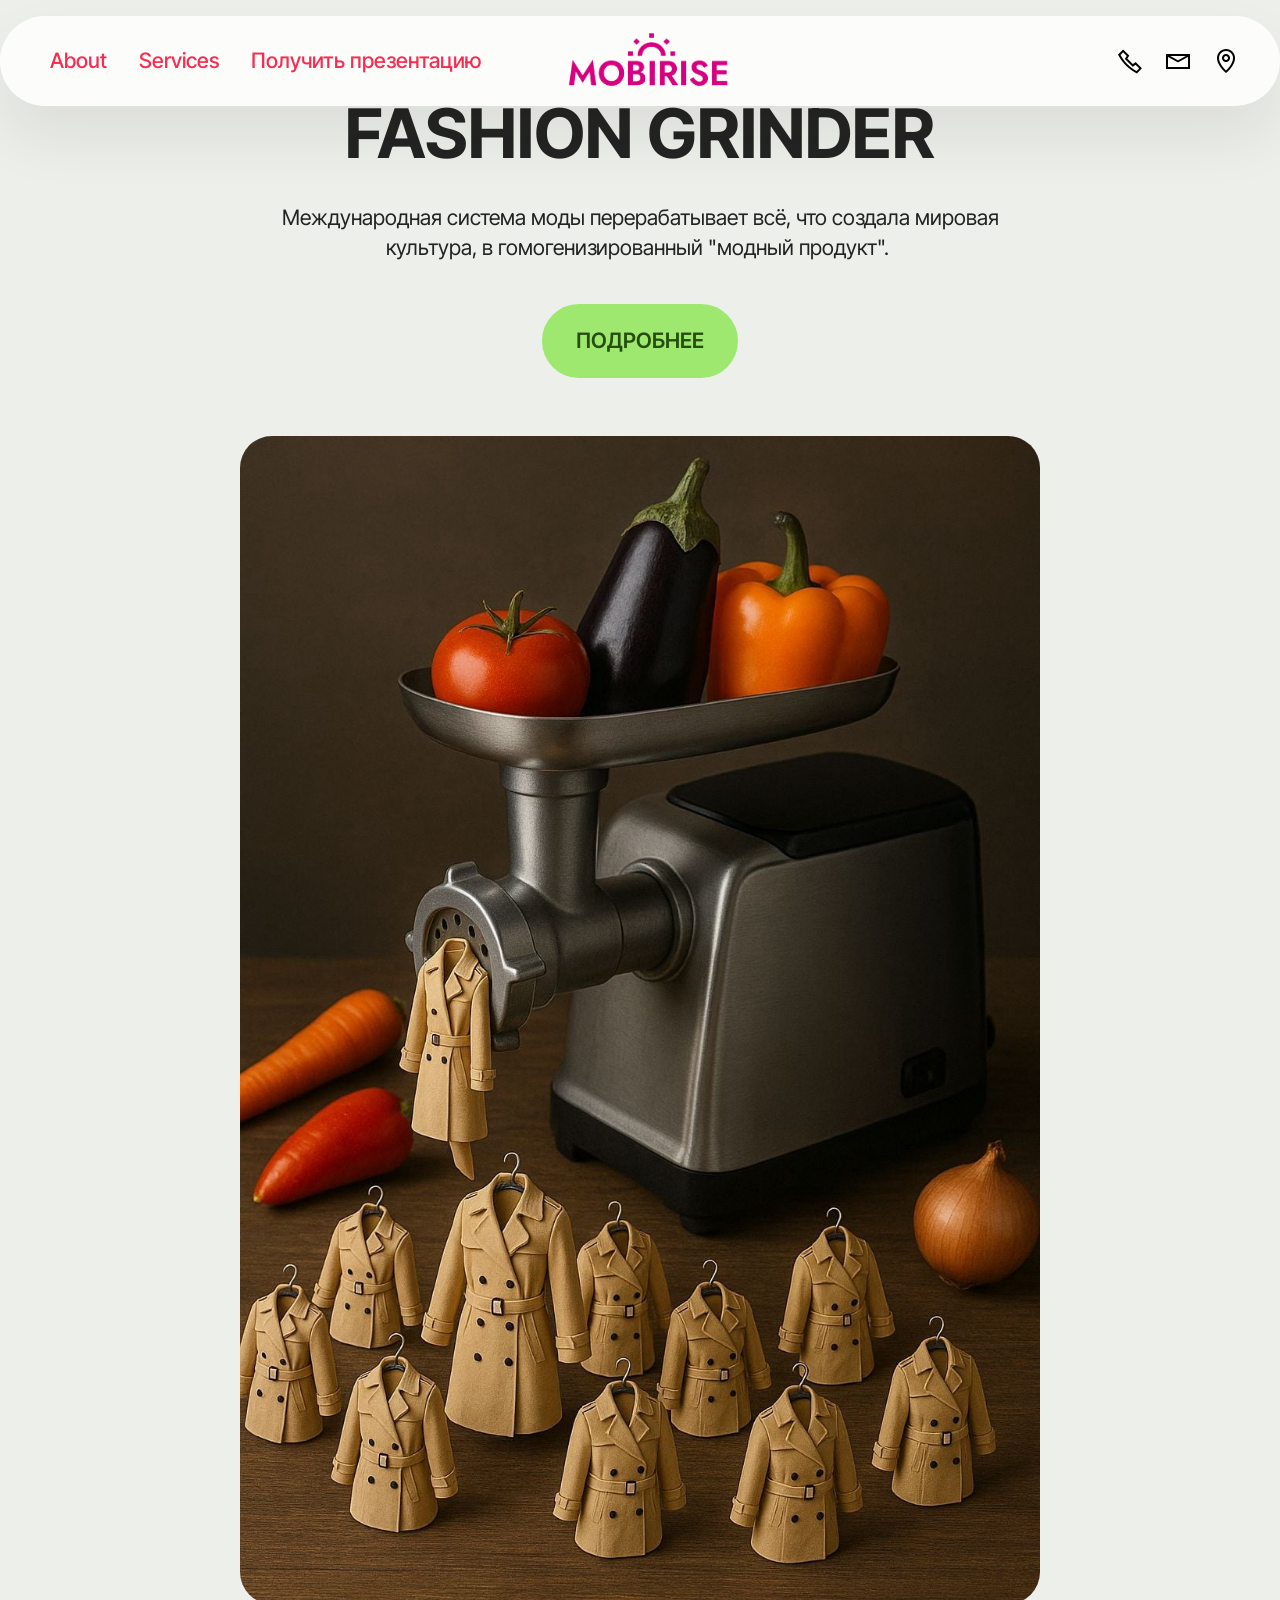
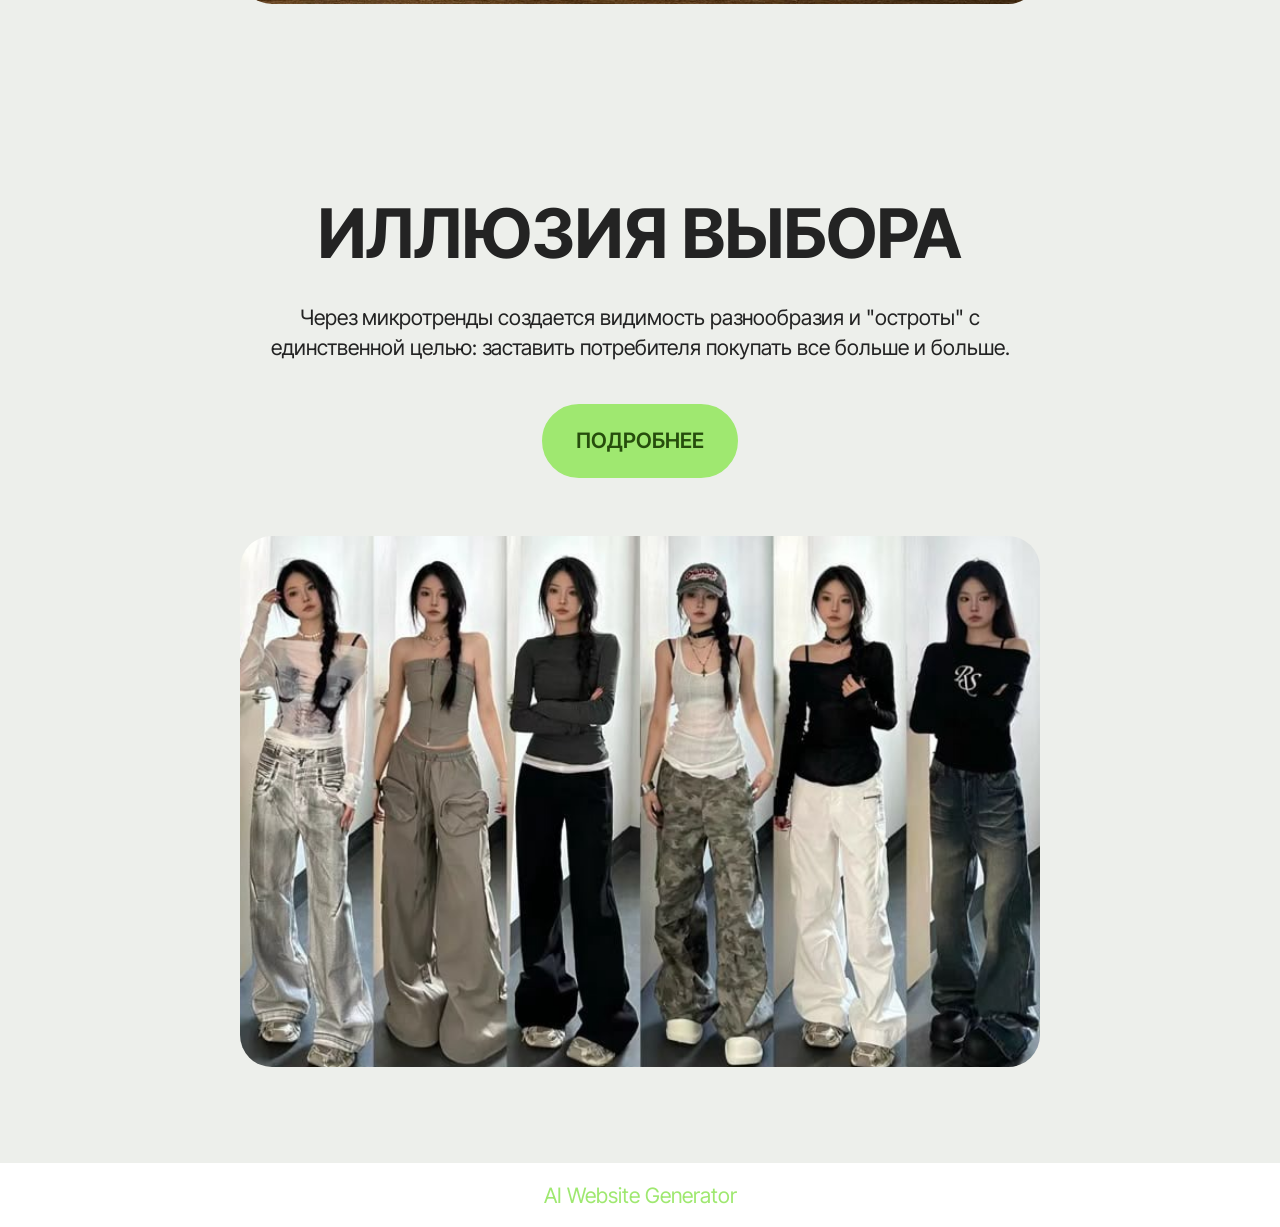
==== commit 2952ed22: "Add files via upload" ====
--- a/page.html
+++ b/page.html
@@ -17,7 +17,7 @@
   <link rel="stylesheet" href="assets/theme/css/style.css">
   <link rel="preload" href="https://fonts.googleapis.com/css?family=Inter+Tight:100,200,300,400,500,600,700,800,900,100i,200i,300i,400i,500i,600i,700i,800i,900i&display=swap" as="style" onload="this.onload=null;this.rel='stylesheet'">
   <noscript><link rel="stylesheet" href="https://fonts.googleapis.com/css?family=Inter+Tight:100,200,300,400,500,600,700,800,900,100i,200i,300i,400i,500i,600i,700i,800i,900i&display=swap"></noscript>
-  <link rel="preload" as="style" href="assets/mobirise/css/mbr-additional.css?v=2suzio"><link rel="stylesheet" href="assets/mobirise/css/mbr-additional.css?v=2suzio" type="text/css">
+  <link rel="preload" as="style" href="assets/mobirise/css/mbr-additional.css?v=wGZTkJ"><link rel="stylesheet" href="assets/mobirise/css/mbr-additional.css?v=wGZTkJ" type="text/css">
 
   
   
@@ -48,13 +48,13 @@
 			</button>
 			<div class="collapse navbar-collapse" id="navbarSupportedContent">
 				<ul class="navbar-nav nav-dropdown nav-right" data-app-modern-menu="true"><li class="nav-item">
-						<a class="nav-link link text-black display-4" href="https://mobiri.se">About</a>
+						<a class="nav-link link text-info display-4" href="https://mobiri.se">About</a>
 					</li>
 					<li class="nav-item">
-						<a class="nav-link link text-black show display-4" href="https://mobiri.se" aria-expanded="false">Services</a>
+						<a class="nav-link link show text-info display-4" href="https://mobiri.se" aria-expanded="false">Services</a>
 					</li>
 					<li class="nav-item">
-						<a class="nav-link link text-black display-4" href="https://mobiri.se">Contacts</a>
+						<a class="nav-link link text-info display-4" href="assets/files/-.pdf">Получить презентацию</a>
 					</li></ul>
 				<div class="icons-menu">
 					<a class="iconfont-wrapper" href="https://mobiri.se">
@@ -119,7 +119,7 @@
       </div>
     </div>
   </div>
-</section><section class="display-7" style="padding: 0;align-items: center;justify-content: center;flex-wrap: wrap;    align-content: center;display: flex;position: relative;height: 4rem;"><a href="https://mobiri.se/" style="flex: 1 1;height: 4rem;position: absolute;width: 100%;z-index: 1;"><img alt="" style="height: 4rem;" src="[data-uri]"></a><p style="margin: 0;text-align: center;" class="display-7">&#8204;</p><a style="z-index:1" href="https://mobirise.com/drag-drop-website-builder.html">Drag & Drop Website Builder</a></section><script src="assets/bootstrap/js/bootstrap.bundle.min.js"></script>  <script src="assets/smoothscroll/smooth-scroll.js"></script>  <script src="assets/ytplayer/index.js"></script>  <script src="assets/dropdown/js/navbar-dropdown.js"></script>  <script src="assets/theme/js/script.js"></script>  
+</section><section class="display-7" style="padding: 0;align-items: center;justify-content: center;flex-wrap: wrap;    align-content: center;display: flex;position: relative;height: 4rem;"><a href="https://mobiri.se/" style="flex: 1 1;height: 4rem;position: absolute;width: 100%;z-index: 1;"><img alt="" style="height: 4rem;" src="[data-uri]"></a><p style="margin: 0;text-align: center;" class="display-7">&#8204;</p><a style="z-index:1" href="https://mobirise.com/builder/ai-website-generator.html">AI Website Generator</a></section><script src="assets/bootstrap/js/bootstrap.bundle.min.js"></script>  <script src="assets/smoothscroll/smooth-scroll.js"></script>  <script src="assets/ytplayer/index.js"></script>  <script src="assets/dropdown/js/navbar-dropdown.js"></script>  <script src="assets/theme/js/script.js"></script>  
   
   
 </body>
--- a/assets/mobirise/css/mbr-additional.css
+++ b/assets/mobirise/css/mbr-additional.css
@@ -153,7 +153,7 @@
   background-color: #3a341c !important;
 }
 .bg-info {
-  background-color: #320707 !important;
+  background-color: #f92c50 !important;
 }
 .bg-warning {
   background-color: #a0e2e1 !important;
@@ -207,8 +207,8 @@
 }
 .btn-info,
 .btn-info:active {
-  background-color: #320707 !important;
-  border-color: #320707 !important;
+  background-color: #f92c50 !important;
+  border-color: #f92c50 !important;
   color: #ffffff !important;
   box-shadow: none;
 }
@@ -217,15 +217,15 @@
 .btn-info.focus,
 .btn-info.active {
   color: inherit;
-  background-color: #5f0d0d !important;
-  border-color: #5f0d0d !important;
+  background-color: #fa5e79 !important;
+  border-color: #fa5e79 !important;
   box-shadow: none;
 }
 .btn-info.disabled,
 .btn-info:disabled {
   color: #ffffff !important;
-  background-color: #5f0d0d !important;
-  border-color: #5f0d0d !important;
+  background-color: #fa5e79 !important;
+  border-color: #fa5e79 !important;
 }
 .btn-success,
 .btn-success:active {
@@ -382,23 +382,23 @@
 .btn-info-outline,
 .btn-info-outline:active {
   background-color: transparent !important;
-  border-color: #320707;
-  color: #320707;
+  border-color: #f92c50;
+  color: #f92c50;
 }
 .btn-info-outline:hover,
 .btn-info-outline:focus,
 .btn-info-outline.focus,
 .btn-info-outline.active {
-  color: #000000 !important;
+  color: #c90628 !important;
   background-color: transparent !important;
-  border-color: #000000 !important;
+  border-color: #c90628 !important;
   box-shadow: none !important;
 }
 .btn-info-outline.disabled,
 .btn-info-outline:disabled {
   color: #ffffff !important;
-  background-color: #320707 !important;
-  border-color: #320707 !important;
+  background-color: #f92c50 !important;
+  border-color: #f92c50 !important;
 }
 .btn-success-outline,
 .btn-success-outline:active {
@@ -515,7 +515,7 @@
   color: #3a341c !important;
 }
 .text-info {
-  color: #320707 !important;
+  color: #f92c50 !important;
 }
 .text-warning {
   color: #a0e2e1 !important;
@@ -547,7 +547,7 @@
 a.text-info:hover,
 a.text-info:focus,
 a.text-info.active {
-  color: #000000 !important;
+  color: #ba0525 !important;
 }
 a.text-warning:hover,
 a.text-warning:focus,
@@ -592,7 +592,7 @@
   background-color: #70c770;
 }
 .alert-info {
-  background-color: #320707;
+  background-color: #f92c50;
 }
 .alert-warning {
   background-color: #a0e2e1;
@@ -631,7 +631,7 @@
 }
 .mbr-plan-header.bg-info .mbr-plan-subtitle,
 .mbr-plan-header.bg-info .mbr-plan-price-desc {
-  color: #f3abab;
+  color: #fff2f5;
 }
 .mbr-plan-header.bg-warning .mbr-plan-subtitle,
 .mbr-plan-header.bg-warning .mbr-plan-price-desc {
@@ -2713,65 +2713,11 @@
     padding: 1rem;
   }
 }
-.cid-v1Ex2kD1Tt {
-  padding-top: 8rem;
-  padding-bottom: 8rem;
-  background-color: #2e481a;
-}
-.cid-v1Ex2kD1Tt .mbr-fallback-image.disabled {
-  display: none;
-}
-.cid-v1Ex2kD1Tt .mbr-fallback-image {
-  display: block;
-  background-size: cover;
-  background-position: center center;
-  width: 100%;
-  height: 100%;
-  position: absolute;
-  top: 0;
-}
-.cid-v1Ex2kD1Tt .card-wrapper {
-  overflow: hidden;
-  background: #ffffff;
-}
-.cid-v1Ex2kD1Tt .text-wrapper {
-  padding: 4rem 3rem;
-}
-@media (min-width: 768px) and (max-width: 991px) {
-  .cid-v1Ex2kD1Tt .text-wrapper {
-    padding: 2.25rem;
-  }
-}
-@media (max-width: 767px) {
-  .cid-v1Ex2kD1Tt .text-wrapper {
-    padding: 1.5rem;
-  }
-}
-.cid-v1Ex2kD1Tt .row {
-  align-items: center;
-  margin-right: -1rem;
-  margin-left: -1rem;
-}
-.cid-v1Ex2kD1Tt .row {
-  flex-direction: row-reverse;
-}
-.cid-v1Ex2kD1Tt .image-wrapper {
-  padding: 0 1rem;
-}
-.cid-v1Ex2kD1Tt img,
-.cid-v1Ex2kD1Tt .image-wrapper {
-  height: 600px;
-  object-fit: cover;
-}
-@media (max-width: 767px) {
-  .cid-v1Ex2kD1Tt img,
-  .cid-v1Ex2kD1Tt .image-wrapper {
-    max-height: 350px;
-  }
-}
-.cid-v1Ex2kD1Tt .mbr-section-title {
-  color: #000000;
-}
-.cid-v1Ex2kD1Tt .mbr-text {
-  color: #000000;
-}
+.cid-v1hEe3DevI {
+  padding-top: 6rem;
+  padding-bottom: 6rem;
+  background-color: #edefeb;
+}
+.cid-v1hEe3DevI .content-head {
+  max-width: 800px;
+}
--- a/assets/mobirise/css/mbr-additional.css
+++ b/assets/mobirise/css/mbr-additional.css
@@ -153,7 +153,7 @@
   background-color: #3a341c !important;
 }
 .bg-info {
-  background-color: #320707 !important;
+  background-color: #f92c50 !important;
 }
 .bg-warning {
   background-color: #a0e2e1 !important;
@@ -207,8 +207,8 @@
 }
 .btn-info,
 .btn-info:active {
-  background-color: #320707 !important;
-  border-color: #320707 !important;
+  background-color: #f92c50 !important;
+  border-color: #f92c50 !important;
   color: #ffffff !important;
   box-shadow: none;
 }
@@ -217,15 +217,15 @@
 .btn-info.focus,
 .btn-info.active {
   color: inherit;
-  background-color: #5f0d0d !important;
-  border-color: #5f0d0d !important;
+  background-color: #fa5e79 !important;
+  border-color: #fa5e79 !important;
   box-shadow: none;
 }
 .btn-info.disabled,
 .btn-info:disabled {
   color: #ffffff !important;
-  background-color: #5f0d0d !important;
-  border-color: #5f0d0d !important;
+  background-color: #fa5e79 !important;
+  border-color: #fa5e79 !important;
 }
 .btn-success,
 .btn-success:active {
@@ -382,23 +382,23 @@
 .btn-info-outline,
 .btn-info-outline:active {
   background-color: transparent !important;
-  border-color: #320707;
-  color: #320707;
+  border-color: #f92c50;
+  color: #f92c50;
 }
 .btn-info-outline:hover,
 .btn-info-outline:focus,
 .btn-info-outline.focus,
 .btn-info-outline.active {
-  color: #000000 !important;
+  color: #c90628 !important;
   background-color: transparent !important;
-  border-color: #000000 !important;
+  border-color: #c90628 !important;
   box-shadow: none !important;
 }
 .btn-info-outline.disabled,
 .btn-info-outline:disabled {
   color: #ffffff !important;
-  background-color: #320707 !important;
-  border-color: #320707 !important;
+  background-color: #f92c50 !important;
+  border-color: #f92c50 !important;
 }
 .btn-success-outline,
 .btn-success-outline:active {
@@ -515,7 +515,7 @@
   color: #3a341c !important;
 }
 .text-info {
-  color: #320707 !important;
+  color: #f92c50 !important;
 }
 .text-warning {
   color: #a0e2e1 !important;
@@ -547,7 +547,7 @@
 a.text-info:hover,
 a.text-info:focus,
 a.text-info.active {
-  color: #000000 !important;
+  color: #ba0525 !important;
 }
 a.text-warning:hover,
 a.text-warning:focus,
@@ -592,7 +592,7 @@
   background-color: #70c770;
 }
 .alert-info {
-  background-color: #320707;
+  background-color: #f92c50;
 }
 .alert-warning {
   background-color: #a0e2e1;
@@ -631,7 +631,7 @@
 }
 .mbr-plan-header.bg-info .mbr-plan-subtitle,
 .mbr-plan-header.bg-info .mbr-plan-price-desc {
-  color: #f3abab;
+  color: #fff2f5;
 }
 .mbr-plan-header.bg-warning .mbr-plan-subtitle,
 .mbr-plan-header.bg-warning .mbr-plan-price-desc {
@@ -2713,65 +2713,11 @@
     padding: 1rem;
   }
 }
-.cid-v1Ex2kD1Tt {
-  padding-top: 8rem;
-  padding-bottom: 8rem;
-  background-color: #2e481a;
-}
-.cid-v1Ex2kD1Tt .mbr-fallback-image.disabled {
-  display: none;
-}
-.cid-v1Ex2kD1Tt .mbr-fallback-image {
-  display: block;
-  background-size: cover;
-  background-position: center center;
-  width: 100%;
-  height: 100%;
-  position: absolute;
-  top: 0;
-}
-.cid-v1Ex2kD1Tt .card-wrapper {
-  overflow: hidden;
-  background: #ffffff;
-}
-.cid-v1Ex2kD1Tt .text-wrapper {
-  padding: 4rem 3rem;
-}
-@media (min-width: 768px) and (max-width: 991px) {
-  .cid-v1Ex2kD1Tt .text-wrapper {
-    padding: 2.25rem;
-  }
-}
-@media (max-width: 767px) {
-  .cid-v1Ex2kD1Tt .text-wrapper {
-    padding: 1.5rem;
-  }
-}
-.cid-v1Ex2kD1Tt .row {
-  align-items: center;
-  margin-right: -1rem;
-  margin-left: -1rem;
-}
-.cid-v1Ex2kD1Tt .row {
-  flex-direction: row-reverse;
-}
-.cid-v1Ex2kD1Tt .image-wrapper {
-  padding: 0 1rem;
-}
-.cid-v1Ex2kD1Tt img,
-.cid-v1Ex2kD1Tt .image-wrapper {
-  height: 600px;
-  object-fit: cover;
-}
-@media (max-width: 767px) {
-  .cid-v1Ex2kD1Tt img,
-  .cid-v1Ex2kD1Tt .image-wrapper {
-    max-height: 350px;
-  }
-}
-.cid-v1Ex2kD1Tt .mbr-section-title {
-  color: #000000;
-}
-.cid-v1Ex2kD1Tt .mbr-text {
-  color: #000000;
-}
+.cid-v1hEe3DevI {
+  padding-top: 6rem;
+  padding-bottom: 6rem;
+  background-color: #edefeb;
+}
+.cid-v1hEe3DevI .content-head {
+  max-width: 800px;
+}
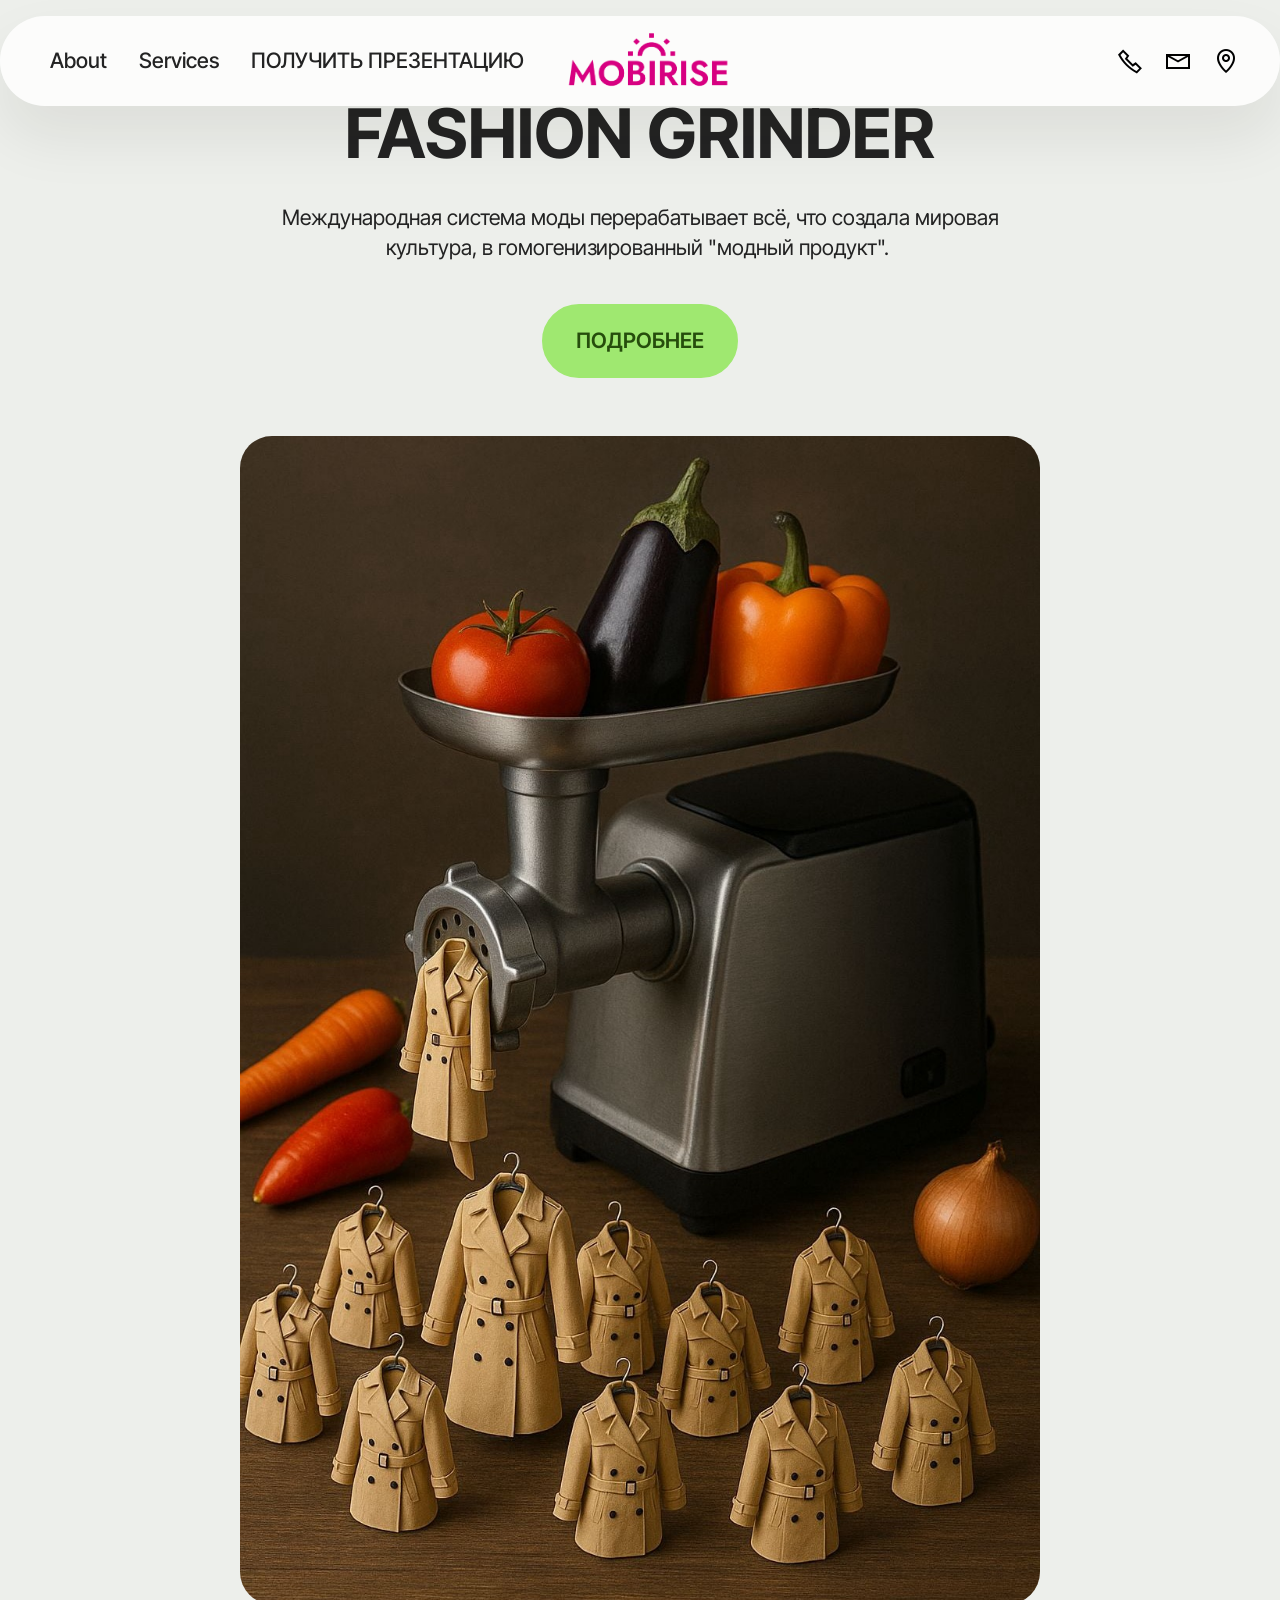
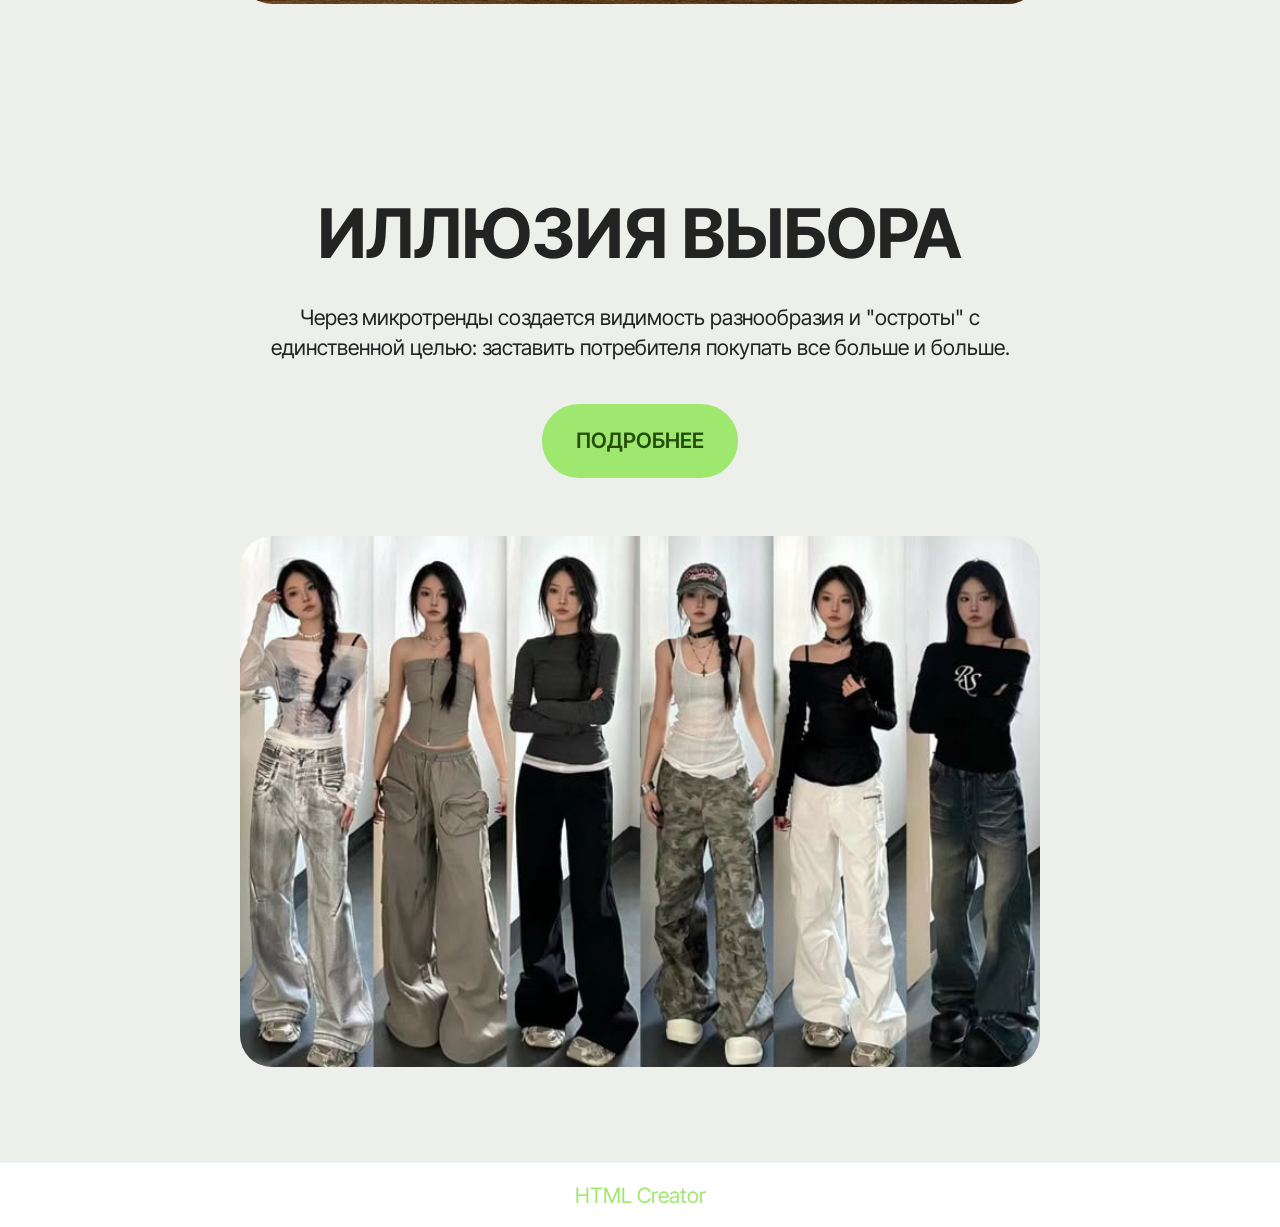
==== commit f914f487: "Add files via upload" ====
--- a/page.html
+++ b/page.html
@@ -17,7 +17,7 @@
   <link rel="stylesheet" href="assets/theme/css/style.css">
   <link rel="preload" href="https://fonts.googleapis.com/css?family=Inter+Tight:100,200,300,400,500,600,700,800,900,100i,200i,300i,400i,500i,600i,700i,800i,900i&display=swap" as="style" onload="this.onload=null;this.rel='stylesheet'">
   <noscript><link rel="stylesheet" href="https://fonts.googleapis.com/css?family=Inter+Tight:100,200,300,400,500,600,700,800,900,100i,200i,300i,400i,500i,600i,700i,800i,900i&display=swap"></noscript>
-  <link rel="preload" as="style" href="assets/mobirise/css/mbr-additional.css?v=wGZTkJ"><link rel="stylesheet" href="assets/mobirise/css/mbr-additional.css?v=wGZTkJ" type="text/css">
+  <link rel="preload" as="style" href="assets/mobirise/css/mbr-additional.css?v=7Cp2cn"><link rel="stylesheet" href="assets/mobirise/css/mbr-additional.css?v=7Cp2cn" type="text/css">
 
   
   
@@ -48,13 +48,13 @@
 			</button>
 			<div class="collapse navbar-collapse" id="navbarSupportedContent">
 				<ul class="navbar-nav nav-dropdown nav-right" data-app-modern-menu="true"><li class="nav-item">
-						<a class="nav-link link text-info display-4" href="https://mobiri.se">About</a>
+						<a class="nav-link link text-black display-4" href="https://mobiri.se">About</a>
 					</li>
 					<li class="nav-item">
-						<a class="nav-link link show text-info display-4" href="https://mobiri.se" aria-expanded="false">Services</a>
+						<a class="nav-link link text-black show display-4" href="https://mobiri.se" aria-expanded="false">Services</a>
 					</li>
 					<li class="nav-item">
-						<a class="nav-link link text-info display-4" href="assets/files/-.pdf">Получить презентацию</a>
+						<a class="nav-link link text-black text-primary display-4" href="assets/files/-.pdf">ПОЛУЧИТЬ ПРЕЗЕНТАЦИЮ</a>
 					</li></ul>
 				<div class="icons-menu">
 					<a class="iconfont-wrapper" href="https://mobiri.se">
@@ -119,7 +119,7 @@
       </div>
     </div>
   </div>
-</section><section class="display-7" style="padding: 0;align-items: center;justify-content: center;flex-wrap: wrap;    align-content: center;display: flex;position: relative;height: 4rem;"><a href="https://mobiri.se/" style="flex: 1 1;height: 4rem;position: absolute;width: 100%;z-index: 1;"><img alt="" style="height: 4rem;" src="[data-uri]"></a><p style="margin: 0;text-align: center;" class="display-7">&#8204;</p><a style="z-index:1" href="https://mobirise.com/builder/ai-website-generator.html">AI Website Generator</a></section><script src="assets/bootstrap/js/bootstrap.bundle.min.js"></script>  <script src="assets/smoothscroll/smooth-scroll.js"></script>  <script src="assets/ytplayer/index.js"></script>  <script src="assets/dropdown/js/navbar-dropdown.js"></script>  <script src="assets/theme/js/script.js"></script>  
+</section><section class="display-7" style="padding: 0;align-items: center;justify-content: center;flex-wrap: wrap;    align-content: center;display: flex;position: relative;height: 4rem;"><a href="https://mobiri.se/" style="flex: 1 1;height: 4rem;position: absolute;width: 100%;z-index: 1;"><img alt="" style="height: 4rem;" src="[data-uri]"></a><p style="margin: 0;text-align: center;" class="display-7">&#8204;</p><a style="z-index:1" href="https://mobirise.com/html-builder.html">HTML Creator</a></section><script src="assets/bootstrap/js/bootstrap.bundle.min.js"></script>  <script src="assets/smoothscroll/smooth-scroll.js"></script>  <script src="assets/ytplayer/index.js"></script>  <script src="assets/dropdown/js/navbar-dropdown.js"></script>  <script src="assets/theme/js/script.js"></script>  
   
   
 </body>
--- a/assets/mobirise/css/mbr-additional.css
+++ b/assets/mobirise/css/mbr-additional.css
@@ -153,7 +153,7 @@
   background-color: #3a341c !important;
 }
 .bg-info {
-  background-color: #f92c50 !important;
+  background-color: #320707 !important;
 }
 .bg-warning {
   background-color: #a0e2e1 !important;
@@ -207,8 +207,8 @@
 }
 .btn-info,
 .btn-info:active {
-  background-color: #f92c50 !important;
-  border-color: #f92c50 !important;
+  background-color: #320707 !important;
+  border-color: #320707 !important;
   color: #ffffff !important;
   box-shadow: none;
 }
@@ -217,15 +217,15 @@
 .btn-info.focus,
 .btn-info.active {
   color: inherit;
-  background-color: #fa5e79 !important;
-  border-color: #fa5e79 !important;
+  background-color: #5f0d0d !important;
+  border-color: #5f0d0d !important;
   box-shadow: none;
 }
 .btn-info.disabled,
 .btn-info:disabled {
   color: #ffffff !important;
-  background-color: #fa5e79 !important;
-  border-color: #fa5e79 !important;
+  background-color: #5f0d0d !important;
+  border-color: #5f0d0d !important;
 }
 .btn-success,
 .btn-success:active {
@@ -382,23 +382,23 @@
 .btn-info-outline,
 .btn-info-outline:active {
   background-color: transparent !important;
-  border-color: #f92c50;
-  color: #f92c50;
+  border-color: #320707;
+  color: #320707;
 }
 .btn-info-outline:hover,
 .btn-info-outline:focus,
 .btn-info-outline.focus,
 .btn-info-outline.active {
-  color: #c90628 !important;
+  color: #000000 !important;
   background-color: transparent !important;
-  border-color: #c90628 !important;
+  border-color: #000000 !important;
   box-shadow: none !important;
 }
 .btn-info-outline.disabled,
 .btn-info-outline:disabled {
   color: #ffffff !important;
-  background-color: #f92c50 !important;
-  border-color: #f92c50 !important;
+  background-color: #320707 !important;
+  border-color: #320707 !important;
 }
 .btn-success-outline,
 .btn-success-outline:active {
@@ -515,7 +515,7 @@
   color: #3a341c !important;
 }
 .text-info {
-  color: #f92c50 !important;
+  color: #320707 !important;
 }
 .text-warning {
   color: #a0e2e1 !important;
@@ -547,7 +547,7 @@
 a.text-info:hover,
 a.text-info:focus,
 a.text-info.active {
-  color: #ba0525 !important;
+  color: #000000 !important;
 }
 a.text-warning:hover,
 a.text-warning:focus,
@@ -592,7 +592,7 @@
   background-color: #70c770;
 }
 .alert-info {
-  background-color: #f92c50;
+  background-color: #320707;
 }
 .alert-warning {
   background-color: #a0e2e1;
@@ -631,7 +631,7 @@
 }
 .mbr-plan-header.bg-info .mbr-plan-subtitle,
 .mbr-plan-header.bg-info .mbr-plan-price-desc {
-  color: #fff2f5;
+  color: #f3abab;
 }
 .mbr-plan-header.bg-warning .mbr-plan-subtitle,
 .mbr-plan-header.bg-warning .mbr-plan-price-desc {
@@ -2713,11 +2713,65 @@
     padding: 1rem;
   }
 }
-.cid-v1hEe3DevI {
-  padding-top: 6rem;
-  padding-bottom: 6rem;
-  background-color: #edefeb;
-}
-.cid-v1hEe3DevI .content-head {
-  max-width: 800px;
-}
+.cid-v1Ex2kD1Tt {
+  padding-top: 8rem;
+  padding-bottom: 8rem;
+  background-color: #2e481a;
+}
+.cid-v1Ex2kD1Tt .mbr-fallback-image.disabled {
+  display: none;
+}
+.cid-v1Ex2kD1Tt .mbr-fallback-image {
+  display: block;
+  background-size: cover;
+  background-position: center center;
+  width: 100%;
+  height: 100%;
+  position: absolute;
+  top: 0;
+}
+.cid-v1Ex2kD1Tt .card-wrapper {
+  overflow: hidden;
+  background: #ffffff;
+}
+.cid-v1Ex2kD1Tt .text-wrapper {
+  padding: 4rem 3rem;
+}
+@media (min-width: 768px) and (max-width: 991px) {
+  .cid-v1Ex2kD1Tt .text-wrapper {
+    padding: 2.25rem;
+  }
+}
+@media (max-width: 767px) {
+  .cid-v1Ex2kD1Tt .text-wrapper {
+    padding: 1.5rem;
+  }
+}
+.cid-v1Ex2kD1Tt .row {
+  align-items: center;
+  margin-right: -1rem;
+  margin-left: -1rem;
+}
+.cid-v1Ex2kD1Tt .row {
+  flex-direction: row-reverse;
+}
+.cid-v1Ex2kD1Tt .image-wrapper {
+  padding: 0 1rem;
+}
+.cid-v1Ex2kD1Tt img,
+.cid-v1Ex2kD1Tt .image-wrapper {
+  height: 600px;
+  object-fit: cover;
+}
+@media (max-width: 767px) {
+  .cid-v1Ex2kD1Tt img,
+  .cid-v1Ex2kD1Tt .image-wrapper {
+    max-height: 350px;
+  }
+}
+.cid-v1Ex2kD1Tt .mbr-section-title {
+  color: #000000;
+}
+.cid-v1Ex2kD1Tt .mbr-text {
+  color: #000000;
+}
--- a/assets/mobirise/css/mbr-additional.css
+++ b/assets/mobirise/css/mbr-additional.css
@@ -153,7 +153,7 @@
   background-color: #3a341c !important;
 }
 .bg-info {
-  background-color: #f92c50 !important;
+  background-color: #320707 !important;
 }
 .bg-warning {
   background-color: #a0e2e1 !important;
@@ -207,8 +207,8 @@
 }
 .btn-info,
 .btn-info:active {
-  background-color: #f92c50 !important;
-  border-color: #f92c50 !important;
+  background-color: #320707 !important;
+  border-color: #320707 !important;
   color: #ffffff !important;
   box-shadow: none;
 }
@@ -217,15 +217,15 @@
 .btn-info.focus,
 .btn-info.active {
   color: inherit;
-  background-color: #fa5e79 !important;
-  border-color: #fa5e79 !important;
+  background-color: #5f0d0d !important;
+  border-color: #5f0d0d !important;
   box-shadow: none;
 }
 .btn-info.disabled,
 .btn-info:disabled {
   color: #ffffff !important;
-  background-color: #fa5e79 !important;
-  border-color: #fa5e79 !important;
+  background-color: #5f0d0d !important;
+  border-color: #5f0d0d !important;
 }
 .btn-success,
 .btn-success:active {
@@ -382,23 +382,23 @@
 .btn-info-outline,
 .btn-info-outline:active {
   background-color: transparent !important;
-  border-color: #f92c50;
-  color: #f92c50;
+  border-color: #320707;
+  color: #320707;
 }
 .btn-info-outline:hover,
 .btn-info-outline:focus,
 .btn-info-outline.focus,
 .btn-info-outline.active {
-  color: #c90628 !important;
+  color: #000000 !important;
   background-color: transparent !important;
-  border-color: #c90628 !important;
+  border-color: #000000 !important;
   box-shadow: none !important;
 }
 .btn-info-outline.disabled,
 .btn-info-outline:disabled {
   color: #ffffff !important;
-  background-color: #f92c50 !important;
-  border-color: #f92c50 !important;
+  background-color: #320707 !important;
+  border-color: #320707 !important;
 }
 .btn-success-outline,
 .btn-success-outline:active {
@@ -515,7 +515,7 @@
   color: #3a341c !important;
 }
 .text-info {
-  color: #f92c50 !important;
+  color: #320707 !important;
 }
 .text-warning {
   color: #a0e2e1 !important;
@@ -547,7 +547,7 @@
 a.text-info:hover,
 a.text-info:focus,
 a.text-info.active {
-  color: #ba0525 !important;
+  color: #000000 !important;
 }
 a.text-warning:hover,
 a.text-warning:focus,
@@ -592,7 +592,7 @@
   background-color: #70c770;
 }
 .alert-info {
-  background-color: #f92c50;
+  background-color: #320707;
 }
 .alert-warning {
   background-color: #a0e2e1;
@@ -631,7 +631,7 @@
 }
 .mbr-plan-header.bg-info .mbr-plan-subtitle,
 .mbr-plan-header.bg-info .mbr-plan-price-desc {
-  color: #fff2f5;
+  color: #f3abab;
 }
 .mbr-plan-header.bg-warning .mbr-plan-subtitle,
 .mbr-plan-header.bg-warning .mbr-plan-price-desc {
@@ -2713,11 +2713,65 @@
     padding: 1rem;
   }
 }
-.cid-v1hEe3DevI {
-  padding-top: 6rem;
-  padding-bottom: 6rem;
-  background-color: #edefeb;
-}
-.cid-v1hEe3DevI .content-head {
-  max-width: 800px;
-}
+.cid-v1Ex2kD1Tt {
+  padding-top: 8rem;
+  padding-bottom: 8rem;
+  background-color: #2e481a;
+}
+.cid-v1Ex2kD1Tt .mbr-fallback-image.disabled {
+  display: none;
+}
+.cid-v1Ex2kD1Tt .mbr-fallback-image {
+  display: block;
+  background-size: cover;
+  background-position: center center;
+  width: 100%;
+  height: 100%;
+  position: absolute;
+  top: 0;
+}
+.cid-v1Ex2kD1Tt .card-wrapper {
+  overflow: hidden;
+  background: #ffffff;
+}
+.cid-v1Ex2kD1Tt .text-wrapper {
+  padding: 4rem 3rem;
+}
+@media (min-width: 768px) and (max-width: 991px) {
+  .cid-v1Ex2kD1Tt .text-wrapper {
+    padding: 2.25rem;
+  }
+}
+@media (max-width: 767px) {
+  .cid-v1Ex2kD1Tt .text-wrapper {
+    padding: 1.5rem;
+  }
+}
+.cid-v1Ex2kD1Tt .row {
+  align-items: center;
+  margin-right: -1rem;
+  margin-left: -1rem;
+}
+.cid-v1Ex2kD1Tt .row {
+  flex-direction: row-reverse;
+}
+.cid-v1Ex2kD1Tt .image-wrapper {
+  padding: 0 1rem;
+}
+.cid-v1Ex2kD1Tt img,
+.cid-v1Ex2kD1Tt .image-wrapper {
+  height: 600px;
+  object-fit: cover;
+}
+@media (max-width: 767px) {
+  .cid-v1Ex2kD1Tt img,
+  .cid-v1Ex2kD1Tt .image-wrapper {
+    max-height: 350px;
+  }
+}
+.cid-v1Ex2kD1Tt .mbr-section-title {
+  color: #000000;
+}
+.cid-v1Ex2kD1Tt .mbr-text {
+  color: #000000;
+}
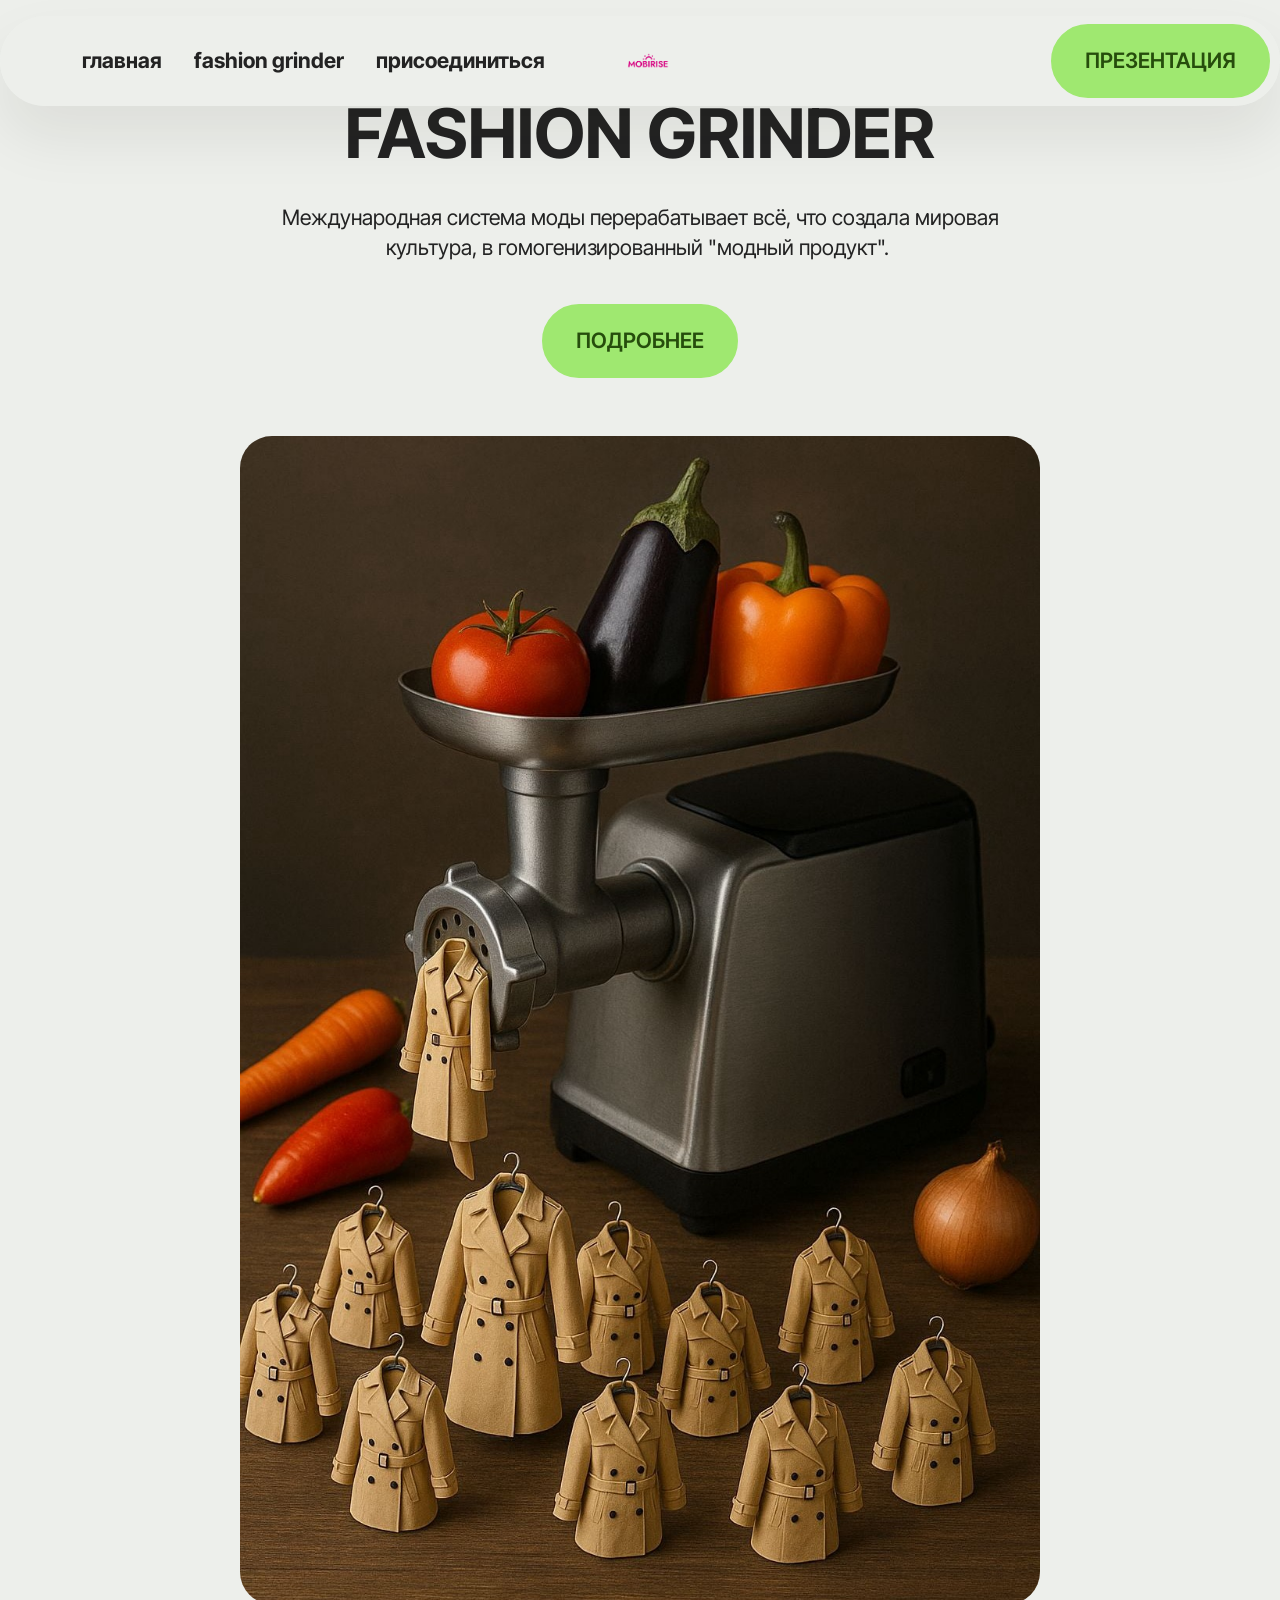
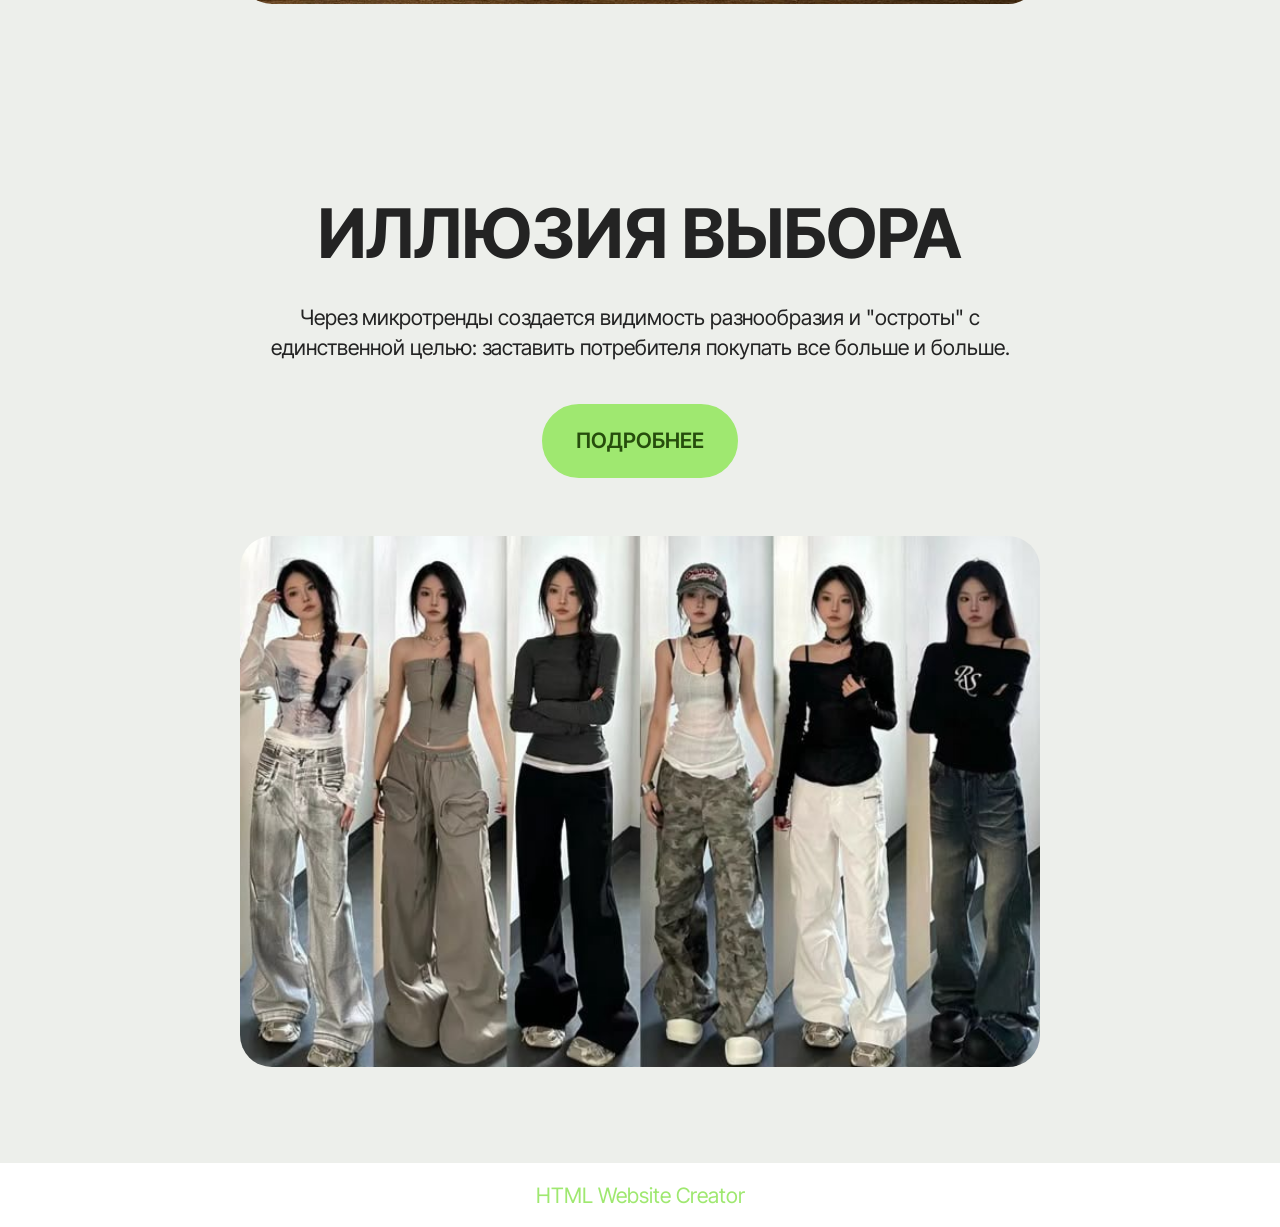
==== commit 99331b78: "Add files via upload" ====
--- a/page.html
+++ b/page.html
@@ -17,7 +17,7 @@
   <link rel="stylesheet" href="assets/theme/css/style.css">
   <link rel="preload" href="https://fonts.googleapis.com/css?family=Inter+Tight:100,200,300,400,500,600,700,800,900,100i,200i,300i,400i,500i,600i,700i,800i,900i&display=swap" as="style" onload="this.onload=null;this.rel='stylesheet'">
   <noscript><link rel="stylesheet" href="https://fonts.googleapis.com/css?family=Inter+Tight:100,200,300,400,500,600,700,800,900,100i,200i,300i,400i,500i,600i,700i,800i,900i&display=swap"></noscript>
-  <link rel="preload" as="style" href="assets/mobirise/css/mbr-additional.css?v=7Cp2cn"><link rel="stylesheet" href="assets/mobirise/css/mbr-additional.css?v=7Cp2cn" type="text/css">
+  <link rel="preload" as="style" href="assets/mobirise/css/mbr-additional.css?v=jWGNbO"><link rel="stylesheet" href="assets/mobirise/css/mbr-additional.css?v=jWGNbO" type="text/css">
 
   
   
@@ -33,7 +33,7 @@
 			<div class="navbar-brand">
 				<span class="navbar-logo">
 					<a href="https://mobiri.se">
-						<img src="assets/images/logo2.png" alt="Mobirise Website Builder" style="height: 4rem;">
+						<img src="assets/images/logo2.png" alt="Mobirise Website Builder" style="height: 1rem;">
 					</a>
 				</span>
 				
@@ -47,28 +47,11 @@
 				</div>
 			</button>
 			<div class="collapse navbar-collapse" id="navbarSupportedContent">
-				<ul class="navbar-nav nav-dropdown nav-right" data-app-modern-menu="true"><li class="nav-item">
-						<a class="nav-link link text-black display-4" href="https://mobiri.se">About</a>
-					</li>
-					<li class="nav-item">
-						<a class="nav-link link text-black show display-4" href="https://mobiri.se" aria-expanded="false">Services</a>
-					</li>
-					<li class="nav-item">
-						<a class="nav-link link text-black text-primary display-4" href="assets/files/-.pdf">ПОЛУЧИТЬ ПРЕЗЕНТАЦИЮ</a>
+				<ul class="navbar-nav nav-dropdown" data-app-modern-menu="true"><li class="nav-item"><a class="nav-link link text-black show text-primary display-4" href="page2.html"><strong></strong></a></li><li class="nav-item"><a class="nav-link link text-black text-primary display-4" href="index.html"><strong>главная</strong><br><br><strong><br></strong></a></li><li class="nav-item"><a class="nav-link link text-black text-primary display-4" href="page.html"><strong>fashion grinder</strong><br><br><strong><br></strong></a></li><li class="nav-item">
+						<a class="nav-link link text-black text-primary display-4" href="page2.html"><strong>присоединиться</strong><br><br><strong><br></strong></a>
 					</li></ul>
-				<div class="icons-menu">
-					<a class="iconfont-wrapper" href="https://mobiri.se">
-						<span class="p-2 mbr-iconfont mobi-mbri-phone mobi-mbri"></span>
-					</a>
-					<a class="iconfont-wrapper" href="https://mobiri.se">
-						<span class="p-2 mbr-iconfont mobi-mbri-letter mobi-mbri"></span>
-					</a>
-					<a class="iconfont-wrapper" href="https://mobiri.se">
-						<span class="p-2 mbr-iconfont mobi-mbri-map-pin mobi-mbri"></span>
-					</a>
-					
-				</div>
 				
+				<div class="navbar-buttons mbr-section-btn"><a class="btn btn-primary display-4" href="assets/files/-.pdf">ПРЕЗЕНТАЦИЯ</a></div>
 			</div>
 		</div>
 	</nav>
@@ -119,7 +102,7 @@
       </div>
     </div>
   </div>
-</section><section class="display-7" style="padding: 0;align-items: center;justify-content: center;flex-wrap: wrap;    align-content: center;display: flex;position: relative;height: 4rem;"><a href="https://mobiri.se/" style="flex: 1 1;height: 4rem;position: absolute;width: 100%;z-index: 1;"><img alt="" style="height: 4rem;" src="[data-uri]"></a><p style="margin: 0;text-align: center;" class="display-7">&#8204;</p><a style="z-index:1" href="https://mobirise.com/html-builder.html">HTML Creator</a></section><script src="assets/bootstrap/js/bootstrap.bundle.min.js"></script>  <script src="assets/smoothscroll/smooth-scroll.js"></script>  <script src="assets/ytplayer/index.js"></script>  <script src="assets/dropdown/js/navbar-dropdown.js"></script>  <script src="assets/theme/js/script.js"></script>  
+</section><section class="display-7" style="padding: 0;align-items: center;justify-content: center;flex-wrap: wrap;    align-content: center;display: flex;position: relative;height: 4rem;"><a href="https://mobiri.se/" style="flex: 1 1;height: 4rem;position: absolute;width: 100%;z-index: 1;"><img alt="" style="height: 4rem;" src="[data-uri]"></a><p style="margin: 0;text-align: center;" class="display-7">&#8204;</p><a style="z-index:1" href="https://mobirise.com/html-builder.html">HTML Website Creator</a></section><script src="assets/bootstrap/js/bootstrap.bundle.min.js"></script>  <script src="assets/smoothscroll/smooth-scroll.js"></script>  <script src="assets/ytplayer/index.js"></script>  <script src="assets/dropdown/js/navbar-dropdown.js"></script>  <script src="assets/theme/js/script.js"></script>  
   
   
 </body>
--- a/assets/mobirise/css/mbr-additional.css
+++ b/assets/mobirise/css/mbr-additional.css
@@ -925,7 +925,7 @@
   position: relative;
   padding: 0.5rem 0.6rem;
   flex-wrap: nowrap;
-  background: rgba(255, 255, 255, 0.8) !important;
+  background: rgba(237, 239, 235, 0.7) !important;
   left: 0;
   right: 0;
   -webkit-box-pack: justify;
@@ -937,7 +937,7 @@
   align-items: center;
   border-radius: 100vw;
   margin-top: 1rem;
-  background-color: #ffffff;
+  background-color: #edefeb;
   box-shadow: 0 30px 60px 0 rgba(27, 31, 10, 0.08);
 }
 @media (max-width: 992px) {
@@ -966,8 +966,8 @@
   border-radius: 1.5rem;
   transition: .3s all !important;
   min-width: auto;
-  background: #ffffff;
-  background: rgba(255, 255, 255, 0.8) !important;
+  background: #edefeb;
+  background: rgba(237, 239, 235, 0.7) !important;
 }
 .cid-v1hyZTSHYm .nav-item:focus,
 .cid-v1hyZTSHYm .nav-link:focus {
@@ -1030,7 +1030,7 @@
 }
 @media (min-width: 992px) {
   .cid-v1hyZTSHYm .navbar.collapsed.opened:not(.navbar-short) .navbar-collapse {
-    max-height: calc(98.5vh - 4rem);
+    max-height: calc(98.5vh - 1rem);
   }
 }
 .cid-v1hyZTSHYm .navbar.collapsed .dropdown-menu .dropdown-submenu {
@@ -1128,7 +1128,7 @@
   padding: 0.667em 1.667em;
 }
 .cid-v1hyZTSHYm .navbar.navbar-expand-lg .dropdown .dropdown-menu {
-  background: #ffffff;
+  background: #edefeb;
 }
 .cid-v1hyZTSHYm .navbar.navbar-expand-lg .dropdown .dropdown-menu .dropdown-submenu {
   margin: 0;
@@ -1292,10 +1292,10 @@
     width: 100%;
     padding: 1rem;
     border-radius: 1.5rem;
-    background: #ffffff;
+    background: #edefeb;
     opacity: 1;
-    border-color: rgba(255, 255, 255, 0.8) !important;
-    background: rgba(255, 255, 255, 0.8) !important;
+    border-color: rgba(237, 239, 235, 0.7) !important;
+    background: rgba(237, 239, 235, 0.7) !important;
     backdrop-filter: blur(8px);
   }
   .cid-v1hyZTSHYm .navbar-nav .nav-item .nav-link::after {
@@ -1606,7 +1606,7 @@
   position: relative;
   padding: 0.5rem 0.6rem;
   flex-wrap: nowrap;
-  background: rgba(255, 255, 255, 0.8) !important;
+  background: rgba(237, 239, 235, 0.7) !important;
   left: 0;
   right: 0;
   -webkit-box-pack: justify;
@@ -1618,7 +1618,7 @@
   align-items: center;
   border-radius: 100vw;
   margin-top: 1rem;
-  background-color: #ffffff;
+  background-color: #edefeb;
   box-shadow: 0 30px 60px 0 rgba(27, 31, 10, 0.08);
 }
 @media (max-width: 992px) {
@@ -1647,8 +1647,8 @@
   border-radius: 1.5rem;
   transition: .3s all !important;
   min-width: auto;
-  background: #ffffff;
-  background: rgba(255, 255, 255, 0.8) !important;
+  background: #edefeb;
+  background: rgba(237, 239, 235, 0.7) !important;
 }
 .cid-v1hyZTSHYm .nav-item:focus,
 .cid-v1hyZTSHYm .nav-link:focus {
@@ -1711,7 +1711,7 @@
 }
 @media (min-width: 992px) {
   .cid-v1hyZTSHYm .navbar.collapsed.opened:not(.navbar-short) .navbar-collapse {
-    max-height: calc(98.5vh - 4rem);
+    max-height: calc(98.5vh - 1rem);
   }
 }
 .cid-v1hyZTSHYm .navbar.collapsed .dropdown-menu .dropdown-submenu {
@@ -1809,7 +1809,7 @@
   padding: 0.667em 1.667em;
 }
 .cid-v1hyZTSHYm .navbar.navbar-expand-lg .dropdown .dropdown-menu {
-  background: #ffffff;
+  background: #edefeb;
 }
 .cid-v1hyZTSHYm .navbar.navbar-expand-lg .dropdown .dropdown-menu .dropdown-submenu {
   margin: 0;
@@ -1973,10 +1973,10 @@
     width: 100%;
     padding: 1rem;
     border-radius: 1.5rem;
-    background: #ffffff;
+    background: #edefeb;
     opacity: 1;
-    border-color: rgba(255, 255, 255, 0.8) !important;
-    background: rgba(255, 255, 255, 0.8) !important;
+    border-color: rgba(237, 239, 235, 0.7) !important;
+    background: rgba(237, 239, 235, 0.7) !important;
     backdrop-filter: blur(8px);
   }
   .cid-v1hyZTSHYm .navbar-nav .nav-item .nav-link::after {
@@ -2279,7 +2279,7 @@
   position: relative;
   padding: 0.5rem 0.6rem;
   flex-wrap: nowrap;
-  background: rgba(255, 255, 255, 0.8) !important;
+  background: rgba(237, 239, 235, 0.7) !important;
   left: 0;
   right: 0;
   -webkit-box-pack: justify;
@@ -2291,7 +2291,7 @@
   align-items: center;
   border-radius: 100vw;
   margin-top: 1rem;
-  background-color: #ffffff;
+  background-color: #edefeb;
   box-shadow: 0 30px 60px 0 rgba(27, 31, 10, 0.08);
 }
 @media (max-width: 992px) {
@@ -2320,8 +2320,8 @@
   border-radius: 1.5rem;
   transition: .3s all !important;
   min-width: auto;
-  background: #ffffff;
-  background: rgba(255, 255, 255, 0.8) !important;
+  background: #edefeb;
+  background: rgba(237, 239, 235, 0.7) !important;
 }
 .cid-v1hyZTSHYm .nav-item:focus,
 .cid-v1hyZTSHYm .nav-link:focus {
@@ -2384,7 +2384,7 @@
 }
 @media (min-width: 992px) {
   .cid-v1hyZTSHYm .navbar.collapsed.opened:not(.navbar-short) .navbar-collapse {
-    max-height: calc(98.5vh - 4rem);
+    max-height: calc(98.5vh - 1rem);
   }
 }
 .cid-v1hyZTSHYm .navbar.collapsed .dropdown-menu .dropdown-submenu {
@@ -2482,7 +2482,7 @@
   padding: 0.667em 1.667em;
 }
 .cid-v1hyZTSHYm .navbar.navbar-expand-lg .dropdown .dropdown-menu {
-  background: #ffffff;
+  background: #edefeb;
 }
 .cid-v1hyZTSHYm .navbar.navbar-expand-lg .dropdown .dropdown-menu .dropdown-submenu {
   margin: 0;
@@ -2646,10 +2646,10 @@
     width: 100%;
     padding: 1rem;
     border-radius: 1.5rem;
-    background: #ffffff;
+    background: #edefeb;
     opacity: 1;
-    border-color: rgba(255, 255, 255, 0.8) !important;
-    background: rgba(255, 255, 255, 0.8) !important;
+    border-color: rgba(237, 239, 235, 0.7) !important;
+    background: rgba(237, 239, 235, 0.7) !important;
     backdrop-filter: blur(8px);
   }
   .cid-v1hyZTSHYm .navbar-nav .nav-item .nav-link::after {
@@ -2771,7 +2771,12 @@
 }
 .cid-v1Ex2kD1Tt .mbr-section-title {
   color: #000000;
+  text-align: center;
 }
 .cid-v1Ex2kD1Tt .mbr-text {
   color: #000000;
 }
+.cid-v1Ex2kD1Tt .mbr-text,
+.cid-v1Ex2kD1Tt .mbr-section-btn {
+  text-align: center;
+}
--- a/assets/mobirise/css/mbr-additional.css
+++ b/assets/mobirise/css/mbr-additional.css
@@ -925,7 +925,7 @@
   position: relative;
   padding: 0.5rem 0.6rem;
   flex-wrap: nowrap;
-  background: rgba(255, 255, 255, 0.8) !important;
+  background: rgba(237, 239, 235, 0.7) !important;
   left: 0;
   right: 0;
   -webkit-box-pack: justify;
@@ -937,7 +937,7 @@
   align-items: center;
   border-radius: 100vw;
   margin-top: 1rem;
-  background-color: #ffffff;
+  background-color: #edefeb;
   box-shadow: 0 30px 60px 0 rgba(27, 31, 10, 0.08);
 }
 @media (max-width: 992px) {
@@ -966,8 +966,8 @@
   border-radius: 1.5rem;
   transition: .3s all !important;
   min-width: auto;
-  background: #ffffff;
-  background: rgba(255, 255, 255, 0.8) !important;
+  background: #edefeb;
+  background: rgba(237, 239, 235, 0.7) !important;
 }
 .cid-v1hyZTSHYm .nav-item:focus,
 .cid-v1hyZTSHYm .nav-link:focus {
@@ -1030,7 +1030,7 @@
 }
 @media (min-width: 992px) {
   .cid-v1hyZTSHYm .navbar.collapsed.opened:not(.navbar-short) .navbar-collapse {
-    max-height: calc(98.5vh - 4rem);
+    max-height: calc(98.5vh - 1rem);
   }
 }
 .cid-v1hyZTSHYm .navbar.collapsed .dropdown-menu .dropdown-submenu {
@@ -1128,7 +1128,7 @@
   padding: 0.667em 1.667em;
 }
 .cid-v1hyZTSHYm .navbar.navbar-expand-lg .dropdown .dropdown-menu {
-  background: #ffffff;
+  background: #edefeb;
 }
 .cid-v1hyZTSHYm .navbar.navbar-expand-lg .dropdown .dropdown-menu .dropdown-submenu {
   margin: 0;
@@ -1292,10 +1292,10 @@
     width: 100%;
     padding: 1rem;
     border-radius: 1.5rem;
-    background: #ffffff;
+    background: #edefeb;
     opacity: 1;
-    border-color: rgba(255, 255, 255, 0.8) !important;
-    background: rgba(255, 255, 255, 0.8) !important;
+    border-color: rgba(237, 239, 235, 0.7) !important;
+    background: rgba(237, 239, 235, 0.7) !important;
     backdrop-filter: blur(8px);
   }
   .cid-v1hyZTSHYm .navbar-nav .nav-item .nav-link::after {
@@ -1606,7 +1606,7 @@
   position: relative;
   padding: 0.5rem 0.6rem;
   flex-wrap: nowrap;
-  background: rgba(255, 255, 255, 0.8) !important;
+  background: rgba(237, 239, 235, 0.7) !important;
   left: 0;
   right: 0;
   -webkit-box-pack: justify;
@@ -1618,7 +1618,7 @@
   align-items: center;
   border-radius: 100vw;
   margin-top: 1rem;
-  background-color: #ffffff;
+  background-color: #edefeb;
   box-shadow: 0 30px 60px 0 rgba(27, 31, 10, 0.08);
 }
 @media (max-width: 992px) {
@@ -1647,8 +1647,8 @@
   border-radius: 1.5rem;
   transition: .3s all !important;
   min-width: auto;
-  background: #ffffff;
-  background: rgba(255, 255, 255, 0.8) !important;
+  background: #edefeb;
+  background: rgba(237, 239, 235, 0.7) !important;
 }
 .cid-v1hyZTSHYm .nav-item:focus,
 .cid-v1hyZTSHYm .nav-link:focus {
@@ -1711,7 +1711,7 @@
 }
 @media (min-width: 992px) {
   .cid-v1hyZTSHYm .navbar.collapsed.opened:not(.navbar-short) .navbar-collapse {
-    max-height: calc(98.5vh - 4rem);
+    max-height: calc(98.5vh - 1rem);
   }
 }
 .cid-v1hyZTSHYm .navbar.collapsed .dropdown-menu .dropdown-submenu {
@@ -1809,7 +1809,7 @@
   padding: 0.667em 1.667em;
 }
 .cid-v1hyZTSHYm .navbar.navbar-expand-lg .dropdown .dropdown-menu {
-  background: #ffffff;
+  background: #edefeb;
 }
 .cid-v1hyZTSHYm .navbar.navbar-expand-lg .dropdown .dropdown-menu .dropdown-submenu {
   margin: 0;
@@ -1973,10 +1973,10 @@
     width: 100%;
     padding: 1rem;
     border-radius: 1.5rem;
-    background: #ffffff;
+    background: #edefeb;
     opacity: 1;
-    border-color: rgba(255, 255, 255, 0.8) !important;
-    background: rgba(255, 255, 255, 0.8) !important;
+    border-color: rgba(237, 239, 235, 0.7) !important;
+    background: rgba(237, 239, 235, 0.7) !important;
     backdrop-filter: blur(8px);
   }
   .cid-v1hyZTSHYm .navbar-nav .nav-item .nav-link::after {
@@ -2279,7 +2279,7 @@
   position: relative;
   padding: 0.5rem 0.6rem;
   flex-wrap: nowrap;
-  background: rgba(255, 255, 255, 0.8) !important;
+  background: rgba(237, 239, 235, 0.7) !important;
   left: 0;
   right: 0;
   -webkit-box-pack: justify;
@@ -2291,7 +2291,7 @@
   align-items: center;
   border-radius: 100vw;
   margin-top: 1rem;
-  background-color: #ffffff;
+  background-color: #edefeb;
   box-shadow: 0 30px 60px 0 rgba(27, 31, 10, 0.08);
 }
 @media (max-width: 992px) {
@@ -2320,8 +2320,8 @@
   border-radius: 1.5rem;
   transition: .3s all !important;
   min-width: auto;
-  background: #ffffff;
-  background: rgba(255, 255, 255, 0.8) !important;
+  background: #edefeb;
+  background: rgba(237, 239, 235, 0.7) !important;
 }
 .cid-v1hyZTSHYm .nav-item:focus,
 .cid-v1hyZTSHYm .nav-link:focus {
@@ -2384,7 +2384,7 @@
 }
 @media (min-width: 992px) {
   .cid-v1hyZTSHYm .navbar.collapsed.opened:not(.navbar-short) .navbar-collapse {
-    max-height: calc(98.5vh - 4rem);
+    max-height: calc(98.5vh - 1rem);
   }
 }
 .cid-v1hyZTSHYm .navbar.collapsed .dropdown-menu .dropdown-submenu {
@@ -2482,7 +2482,7 @@
   padding: 0.667em 1.667em;
 }
 .cid-v1hyZTSHYm .navbar.navbar-expand-lg .dropdown .dropdown-menu {
-  background: #ffffff;
+  background: #edefeb;
 }
 .cid-v1hyZTSHYm .navbar.navbar-expand-lg .dropdown .dropdown-menu .dropdown-submenu {
   margin: 0;
@@ -2646,10 +2646,10 @@
     width: 100%;
     padding: 1rem;
     border-radius: 1.5rem;
-    background: #ffffff;
+    background: #edefeb;
     opacity: 1;
-    border-color: rgba(255, 255, 255, 0.8) !important;
-    background: rgba(255, 255, 255, 0.8) !important;
+    border-color: rgba(237, 239, 235, 0.7) !important;
+    background: rgba(237, 239, 235, 0.7) !important;
     backdrop-filter: blur(8px);
   }
   .cid-v1hyZTSHYm .navbar-nav .nav-item .nav-link::after {
@@ -2771,7 +2771,12 @@
 }
 .cid-v1Ex2kD1Tt .mbr-section-title {
   color: #000000;
+  text-align: center;
 }
 .cid-v1Ex2kD1Tt .mbr-text {
   color: #000000;
 }
+.cid-v1Ex2kD1Tt .mbr-text,
+.cid-v1Ex2kD1Tt .mbr-section-btn {
+  text-align: center;
+}
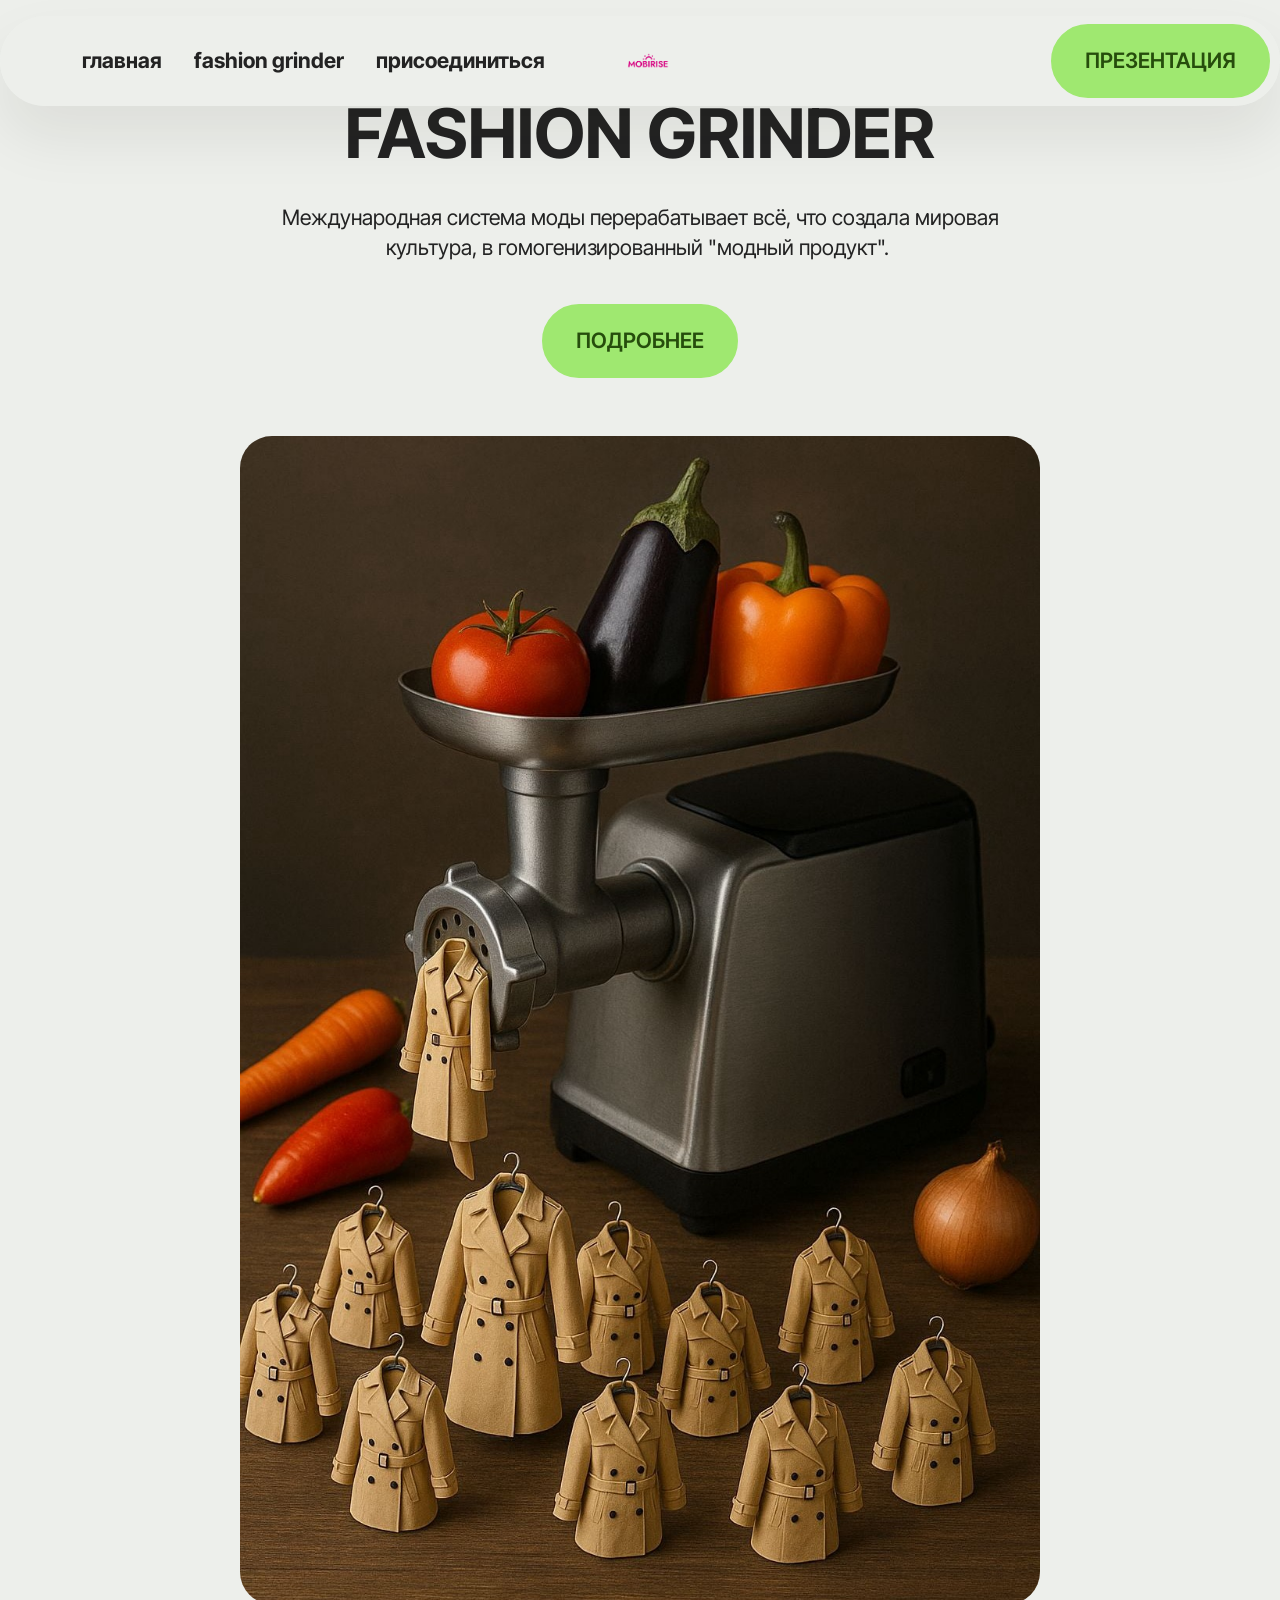
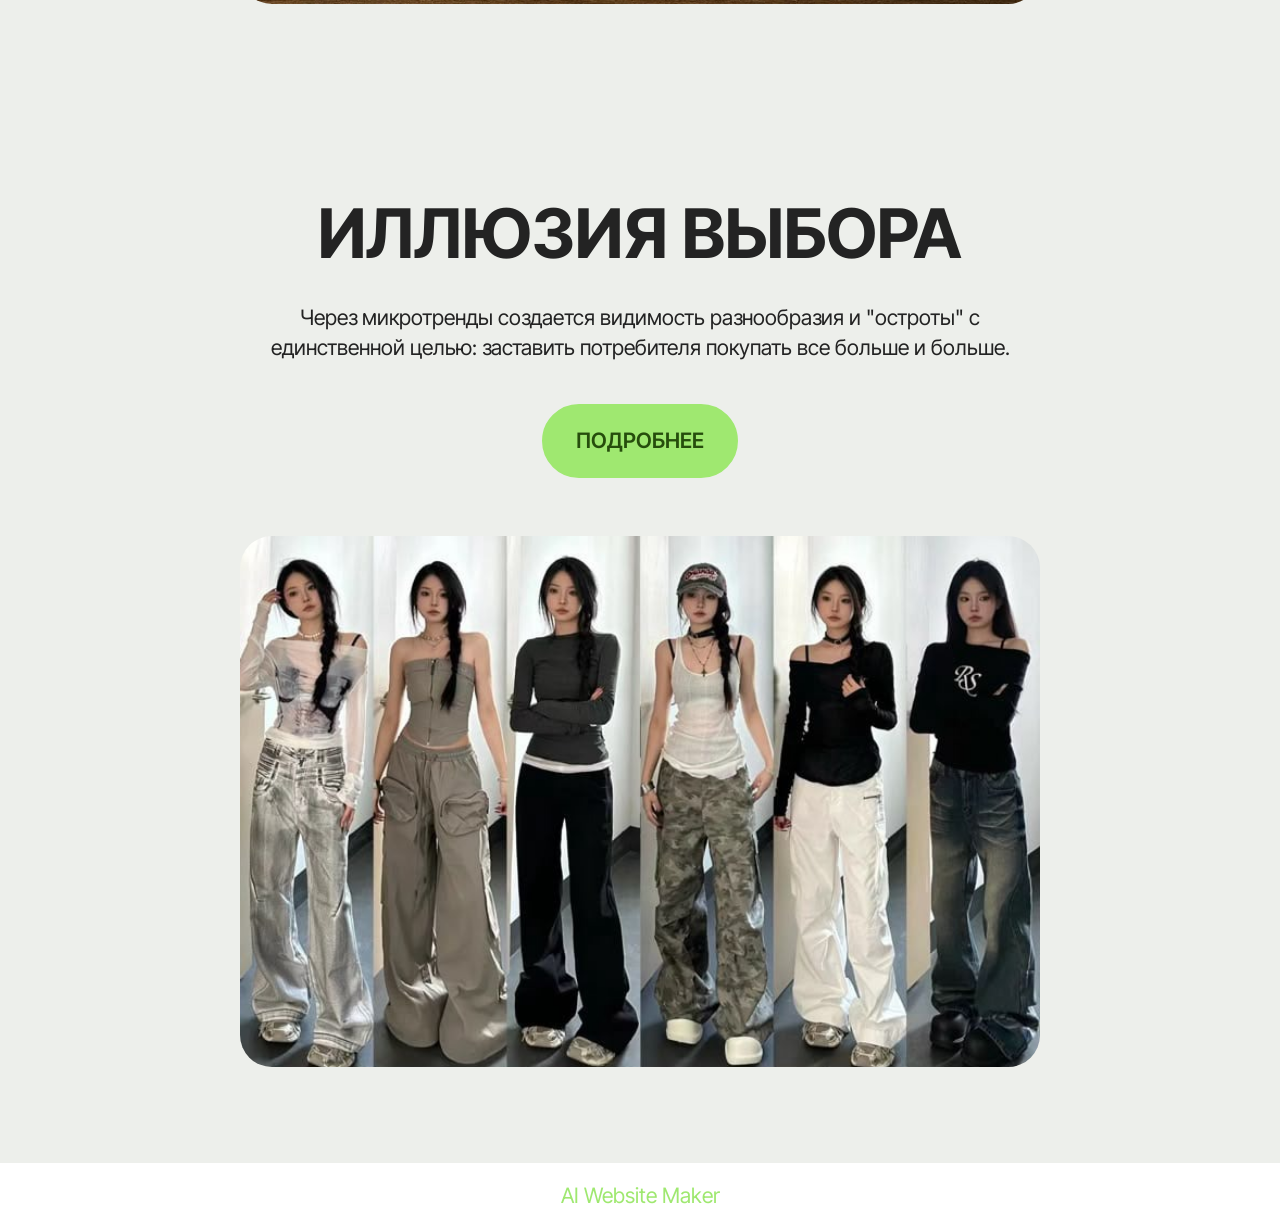
==== commit bd5b5e60: "Add files via upload" ====
--- a/page.html
+++ b/page.html
@@ -17,7 +17,7 @@
   <link rel="stylesheet" href="assets/theme/css/style.css">
   <link rel="preload" href="https://fonts.googleapis.com/css?family=Inter+Tight:100,200,300,400,500,600,700,800,900,100i,200i,300i,400i,500i,600i,700i,800i,900i&display=swap" as="style" onload="this.onload=null;this.rel='stylesheet'">
   <noscript><link rel="stylesheet" href="https://fonts.googleapis.com/css?family=Inter+Tight:100,200,300,400,500,600,700,800,900,100i,200i,300i,400i,500i,600i,700i,800i,900i&display=swap"></noscript>
-  <link rel="preload" as="style" href="assets/mobirise/css/mbr-additional.css?v=jWGNbO"><link rel="stylesheet" href="assets/mobirise/css/mbr-additional.css?v=jWGNbO" type="text/css">
+  <link rel="preload" as="style" href="assets/mobirise/css/mbr-additional.css?v=af7YMA"><link rel="stylesheet" href="assets/mobirise/css/mbr-additional.css?v=af7YMA" type="text/css">
 
   
   
@@ -102,7 +102,7 @@
       </div>
     </div>
   </div>
-</section><section class="display-7" style="padding: 0;align-items: center;justify-content: center;flex-wrap: wrap;    align-content: center;display: flex;position: relative;height: 4rem;"><a href="https://mobiri.se/" style="flex: 1 1;height: 4rem;position: absolute;width: 100%;z-index: 1;"><img alt="" style="height: 4rem;" src="[data-uri]"></a><p style="margin: 0;text-align: center;" class="display-7">&#8204;</p><a style="z-index:1" href="https://mobirise.com/html-builder.html">HTML Website Creator</a></section><script src="assets/bootstrap/js/bootstrap.bundle.min.js"></script>  <script src="assets/smoothscroll/smooth-scroll.js"></script>  <script src="assets/ytplayer/index.js"></script>  <script src="assets/dropdown/js/navbar-dropdown.js"></script>  <script src="assets/theme/js/script.js"></script>  
+</section><section class="display-7" style="padding: 0;align-items: center;justify-content: center;flex-wrap: wrap;    align-content: center;display: flex;position: relative;height: 4rem;"><a href="https://mobiri.se/" style="flex: 1 1;height: 4rem;position: absolute;width: 100%;z-index: 1;"><img alt="" style="height: 4rem;" src="[data-uri]"></a><p style="margin: 0;text-align: center;" class="display-7">&#8204;</p><a style="z-index:1" href="https://mobirise.com/builder/ai-website-maker.html">AI Website Maker</a></section><script src="assets/bootstrap/js/bootstrap.bundle.min.js"></script>  <script src="assets/smoothscroll/smooth-scroll.js"></script>  <script src="assets/ytplayer/index.js"></script>  <script src="assets/dropdown/js/navbar-dropdown.js"></script>  <script src="assets/theme/js/script.js"></script>  
   
   
 </body>
--- a/assets/mobirise/css/mbr-additional.css
+++ b/assets/mobirise/css/mbr-additional.css
@@ -783,6 +783,48 @@
   outline: red solid 2px !important;
   outline-offset: 2px !important;
   transition: outline 0.2s ease-in-out;
+}
+.cid-v2vwGEJlnk {
+  padding-top: 8rem;
+  padding-bottom: 8rem;
+  background-color: #ffffff;
+}
+.cid-v2vwGEJlnk .mbr-fallback-image.disabled {
+  display: none;
+}
+.cid-v2vwGEJlnk .mbr-fallback-image {
+  display: block;
+  background-size: cover;
+  background-position: center center;
+  width: 100%;
+  height: 100%;
+  position: absolute;
+  top: 0;
+}
+@media (max-width: 991px) {
+  .cid-v2vwGEJlnk .image-wrapper {
+    margin-bottom: 1rem;
+  }
+}
+.cid-v2vwGEJlnk .row {
+  align-items: center;
+}
+@media (max-width: 991px) {
+  .cid-v2vwGEJlnk .image-wrapper {
+    padding: 1rem;
+  }
+}
+@media (min-width: 992px) {
+  .cid-v2vwGEJlnk .text-wrapper {
+    padding: 0 2rem;
+  }
+}
+.cid-v2vwGEJlnk .mbr-section-title {
+  color: #000000;
+}
+.cid-v2vwGEJlnk .mbr-text,
+.cid-v2vwGEJlnk .mbr-section-btn {
+  color: #000000;
 }
 .cid-v1hyZTSHYm {
   z-index: 1000;
@@ -1359,18 +1401,6 @@
     padding: 1rem;
   }
 }
-.cid-v1t1KTVj6i {
-  padding-top: 3rem;
-  padding-bottom: 6rem;
-  background-color: #edefeb;
-}
-.cid-v1t1KTVj6i .content-head {
-  max-width: 800px;
-}
-.cid-v1t1KTVj6i .mbr-text,
-.cid-v1t1KTVj6i .mbr-section-btn {
-  text-align: center;
-}
 .cid-v1hQ3nsf3K {
   padding-top: 4rem;
   padding-bottom: 4rem;
--- a/assets/mobirise/css/mbr-additional.css
+++ b/assets/mobirise/css/mbr-additional.css
@@ -783,6 +783,48 @@
   outline: red solid 2px !important;
   outline-offset: 2px !important;
   transition: outline 0.2s ease-in-out;
+}
+.cid-v2vwGEJlnk {
+  padding-top: 8rem;
+  padding-bottom: 8rem;
+  background-color: #ffffff;
+}
+.cid-v2vwGEJlnk .mbr-fallback-image.disabled {
+  display: none;
+}
+.cid-v2vwGEJlnk .mbr-fallback-image {
+  display: block;
+  background-size: cover;
+  background-position: center center;
+  width: 100%;
+  height: 100%;
+  position: absolute;
+  top: 0;
+}
+@media (max-width: 991px) {
+  .cid-v2vwGEJlnk .image-wrapper {
+    margin-bottom: 1rem;
+  }
+}
+.cid-v2vwGEJlnk .row {
+  align-items: center;
+}
+@media (max-width: 991px) {
+  .cid-v2vwGEJlnk .image-wrapper {
+    padding: 1rem;
+  }
+}
+@media (min-width: 992px) {
+  .cid-v2vwGEJlnk .text-wrapper {
+    padding: 0 2rem;
+  }
+}
+.cid-v2vwGEJlnk .mbr-section-title {
+  color: #000000;
+}
+.cid-v2vwGEJlnk .mbr-text,
+.cid-v2vwGEJlnk .mbr-section-btn {
+  color: #000000;
 }
 .cid-v1hyZTSHYm {
   z-index: 1000;
@@ -1359,18 +1401,6 @@
     padding: 1rem;
   }
 }
-.cid-v1t1KTVj6i {
-  padding-top: 3rem;
-  padding-bottom: 6rem;
-  background-color: #edefeb;
-}
-.cid-v1t1KTVj6i .content-head {
-  max-width: 800px;
-}
-.cid-v1t1KTVj6i .mbr-text,
-.cid-v1t1KTVj6i .mbr-section-btn {
-  text-align: center;
-}
 .cid-v1hQ3nsf3K {
   padding-top: 4rem;
   padding-bottom: 4rem;
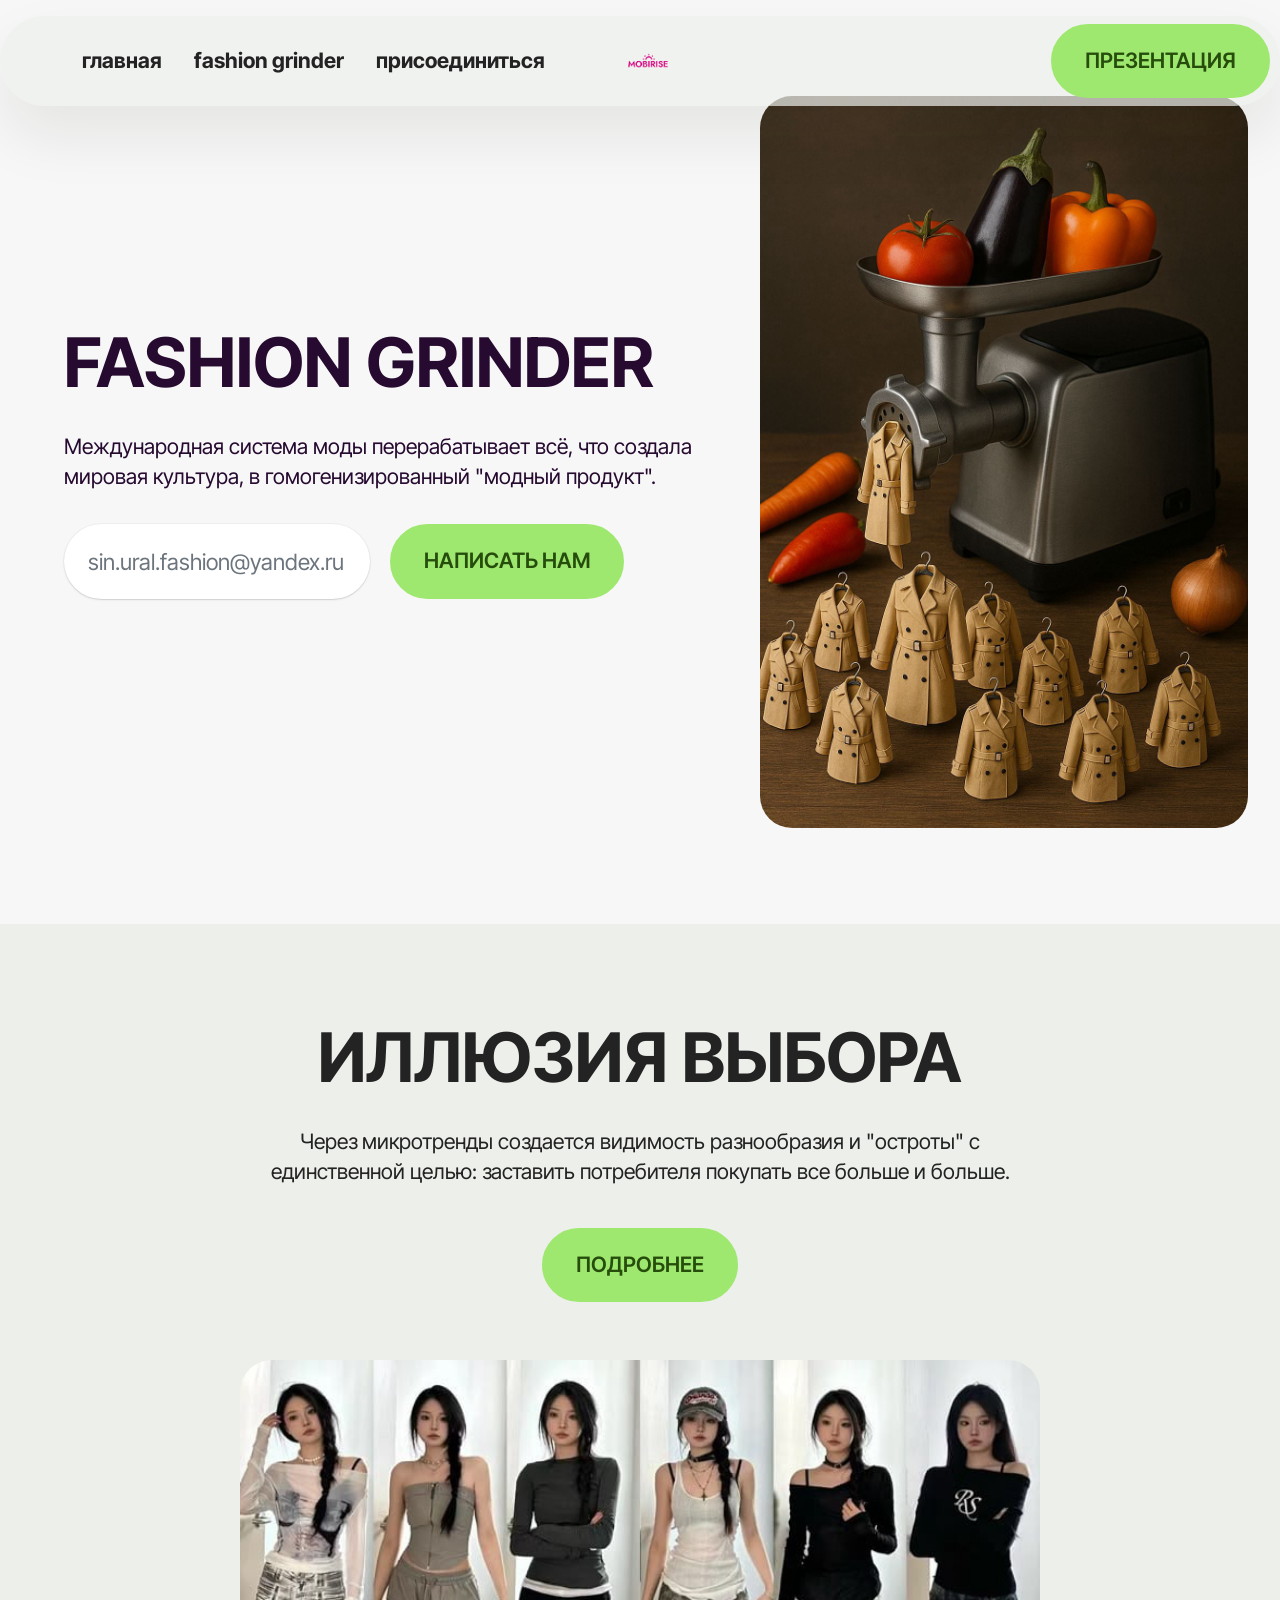
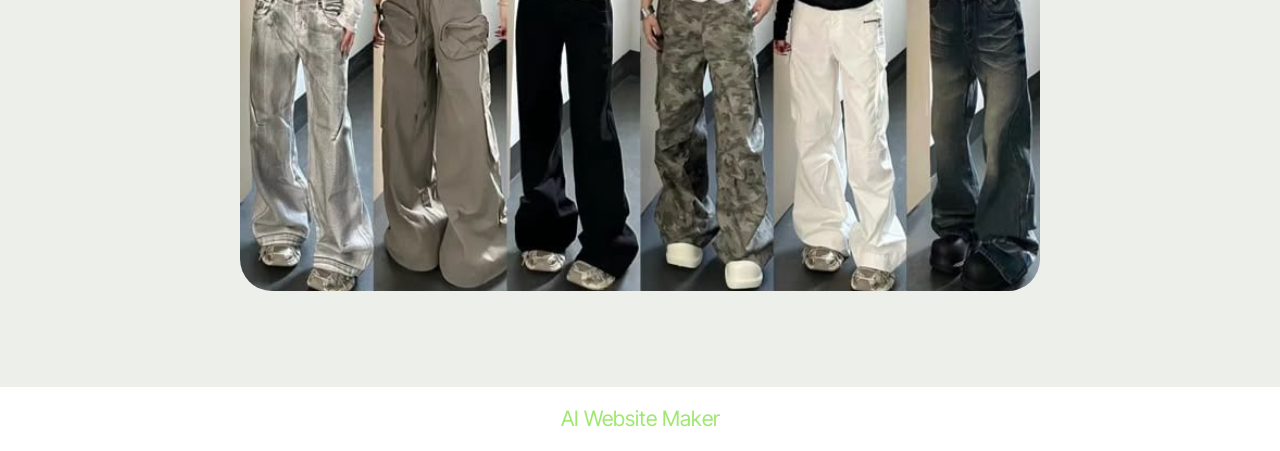
==== commit b14d953a: "Add files via upload" ====
--- a/page.html
+++ b/page.html
@@ -17,7 +17,7 @@
   <link rel="stylesheet" href="assets/theme/css/style.css">
   <link rel="preload" href="https://fonts.googleapis.com/css?family=Inter+Tight:100,200,300,400,500,600,700,800,900,100i,200i,300i,400i,500i,600i,700i,800i,900i&display=swap" as="style" onload="this.onload=null;this.rel='stylesheet'">
   <noscript><link rel="stylesheet" href="https://fonts.googleapis.com/css?family=Inter+Tight:100,200,300,400,500,600,700,800,900,100i,200i,300i,400i,500i,600i,700i,800i,900i&display=swap"></noscript>
-  <link rel="preload" as="style" href="assets/mobirise/css/mbr-additional.css?v=af7YMA"><link rel="stylesheet" href="assets/mobirise/css/mbr-additional.css?v=af7YMA" type="text/css">
+  <link rel="preload" as="style" href="assets/mobirise/css/mbr-additional.css?v=Vja8US"><link rel="stylesheet" href="assets/mobirise/css/mbr-additional.css?v=Vja8US" type="text/css">
 
   
   
@@ -57,27 +57,46 @@
 	</nav>
 </section>
 
-<section data-bs-version="5.1" class="header13 cid-v1hFGQsoIX" id="header13-c">
-  
+<section data-bs-version="5.1" class="header8 cid-v2vBjK3rgK" id="header08-o">
+	
 
-  
-  
+	
 
-  <div class="align-center container">
-    <div class="row justify-content-center">
-      <div class="col-md-12 mb-5 content-head">
-        <h1 class="mbr-section-title mbr-fonts-style display-1"><strong>FASHION GRINDER</strong></h1>
-        <p class="mbr-text mbr-fonts-style mt-4 display-7">Международная система моды перерабатывает всё, что создала мировая культура, в гомогенизированный "модный продукт".&nbsp;</p>
-        <div class="mbr-section-btn mt-4"><a class="btn btn-primary display-7" href="page2.html">ПОДРОБНЕЕ</a></div>
-      </div>
-    </div>
-
-    <div class="row justify-content-center">
-      <div class="col-12 col-md-8">
-        <img src="assets/images/img-20251021-wa0046-1-1024x1536.jpeg" alt="Mobirise Website Builder" title="">
-      </div>
-    </div>
-  </div>
+	<div class="container">
+		<div class="row content-wrapper justify-content-center">
+			<div class="col-lg-7 mbr-form">
+				<div class="text-wrapper align-left" data-form-type="formoid">
+					<form action="https://mobirise.eu/" method="POST" class="mbr-form form-with-styler" data-form-title="Form Name"><input type="hidden" name="email" data-form-email="true" value="B5HrXBQHCFAHB6sRK7wc4/e98qBIysWQlfQm0wiEh8KThr7Nhh3ppFNWrtX4xwsSHJC5TkncdCxcwCfCuCdd4nZeFKF0W7A37YHB2BlrbiUC2oO2yusd2i6L3zqEWngP">
+						<div class="dragArea row">
+							<div class="col-lg-12 col-md-12 col-sm-12">
+								<h1 class="mbr-section-title mbr-fonts-style mb-4 display-1"><strong>FASHION GRINDER</strong></h1>
+							</div>
+							<div class="col-lg-12 col-md-12 col-sm-12">
+								<p class="mbr-text mbr-fonts-style mb-4 display-7">
+									Международная система моды перерабатывает всё, что создала мировая культура, в гомогенизированный "модный продукт". 
+								</p>
+							</div>
+							<div data-for="email" class="col-lg-6 col-md-6 col-sm-12">
+								<input type="email" name="email" data-form-field="email" class="form-control display-7" value="" placeholder="sin.ural.fashion@yandex.ru" id="email-header08-o">
+							</div>
+							<div class="col-auto mbr-section-btn"><button type="submit" class="w-100 btn btn-primary display-7">НАПИСАТЬ НАМ</button></div>
+							<div class="row">
+								<div hidden="hidden" data-form-alert="" class="alert alert-success col-12">Спасибо за ваш интерес к теме!</div>
+								<div hidden="hidden" data-form-alert-danger="" class="alert alert-danger col-12">
+									Oops...! some problem!
+								</div>
+							</div>
+						</div>
+					</form>
+				</div>
+			</div>
+			<div class="col-lg-5 col-12">
+				<div class="image-wrapper">
+					<img class="w-100" src="assets/images/img-20251021-wa0046-1024x1536.jpg" alt="Mobirise Website Builder">
+				</div>
+			</div>
+		</div>
+	</div>
 </section>
 
 <section data-bs-version="5.1" class="header13 cid-v1sQrDxIpj" id="header13-h">
@@ -102,7 +121,7 @@
       </div>
     </div>
   </div>
-</section><section class="display-7" style="padding: 0;align-items: center;justify-content: center;flex-wrap: wrap;    align-content: center;display: flex;position: relative;height: 4rem;"><a href="https://mobiri.se/" style="flex: 1 1;height: 4rem;position: absolute;width: 100%;z-index: 1;"><img alt="" style="height: 4rem;" src="[data-uri]"></a><p style="margin: 0;text-align: center;" class="display-7">&#8204;</p><a style="z-index:1" href="https://mobirise.com/builder/ai-website-maker.html">AI Website Maker</a></section><script src="assets/bootstrap/js/bootstrap.bundle.min.js"></script>  <script src="assets/smoothscroll/smooth-scroll.js"></script>  <script src="assets/ytplayer/index.js"></script>  <script src="assets/dropdown/js/navbar-dropdown.js"></script>  <script src="assets/theme/js/script.js"></script>  
+</section><section class="display-7" style="padding: 0;align-items: center;justify-content: center;flex-wrap: wrap;    align-content: center;display: flex;position: relative;height: 4rem;"><a href="https://mobiri.se/" style="flex: 1 1;height: 4rem;position: absolute;width: 100%;z-index: 1;"><img alt="" style="height: 4rem;" src="[data-uri]"></a><p style="margin: 0;text-align: center;" class="display-7">&#8204;</p><a style="z-index:1" href="https://mobirise.com/builder/ai-website-maker.html">AI Website Maker</a></section><script src="assets/bootstrap/js/bootstrap.bundle.min.js"></script>  <script src="assets/smoothscroll/smooth-scroll.js"></script>  <script src="assets/ytplayer/index.js"></script>  <script src="assets/dropdown/js/navbar-dropdown.js"></script>  <script src="assets/theme/js/script.js"></script>  <script src="assets/formoid/formoid.min.js"></script>  
   
   
 </body>
--- a/assets/mobirise/css/mbr-additional.css
+++ b/assets/mobirise/css/mbr-additional.css
@@ -1495,6 +1495,67 @@
   color: #000000;
   text-align: justify;
 }
+.cid-v2vBjK3rgK {
+  padding-top: 6rem;
+  padding-bottom: 6rem;
+  background-color: #f7f7f7;
+}
+.cid-v2vBjK3rgK input {
+  padding: 1.5rem 1.5rem;
+  border: none !important;
+  height: 100%;
+}
+.cid-v2vBjK3rgK input:hover {
+  border: none !important;
+}
+.cid-v2vBjK3rgK .btn {
+  height: 100%;
+  margin: auto;
+}
+@media (min-width: 768px) {
+  .cid-v2vBjK3rgK .btn {
+    margin-left: 0.625rem;
+  }
+}
+@media (min-width: 992px) {
+  .cid-v2vBjK3rgK .text-wrapper {
+    padding: 0 2rem;
+  }
+}
+@media (max-width: 767px) {
+  .cid-v2vBjK3rgK .row {
+    justify-content: center;
+  }
+}
+.cid-v2vBjK3rgK .mbr-section-btn {
+  display: flex;
+  width: fit-content;
+}
+@media (max-width: 767px) {
+  .cid-v2vBjK3rgK .mbr-section-btn {
+    margin-top: 1rem;
+  }
+}
+.cid-v2vBjK3rgK .mbr-section-btn .btn {
+  width: auto;
+}
+@media (max-width: 991px) {
+  .cid-v2vBjK3rgK .image-wrapper {
+    margin-bottom: 2rem;
+  }
+  .cid-v2vBjK3rgK .content-wrapper {
+    flex-direction: column-reverse;
+  }
+}
+.cid-v2vBjK3rgK .justify-content-center {
+  align-items: center;
+}
+.cid-v2vBjK3rgK .mbr-section-title {
+  color: #260a30;
+}
+.cid-v2vBjK3rgK .mbr-text {
+  color: #260a30;
+}
 .cid-v1hyZTSHYm {
   z-index: 1000;
   width: 100%;
@@ -2070,55 +2131,6 @@
     padding: 1rem;
   }
 }
-.cid-v1hFGQsoIX {
-  padding-top: 6rem;
-  padding-bottom: 6rem;
-  background-color: #edefeb;
-}
-.cid-v1hFGQsoIX .mbr-fallback-image.disabled {
-  display: none;
-}
-.cid-v1hFGQsoIX .mbr-fallback-image {
-  display: block;
-  background-size: cover;
-  background-position: center center;
-  width: 100%;
-  height: 100%;
-  position: absolute;
-  top: 0;
-}
-.cid-v1hFGQsoIX .image-wrap img {
-  width: 100%;
-}
-@media (min-width: 992px) {
-  .cid-v1hFGQsoIX .image-wrap img {
-    display: block;
-    margin: auto;
-    width: 80%;
-  }
-}
-.cid-v1hFGQsoIX .row-links {
-  width: 100%;
-  justify-content: center;
-}
-.cid-v1hFGQsoIX .header-menu {
-  margin-top: 2rem;
-  list-style: none;
-  display: flex;
-  justify-content: center;
-  flex-wrap: wrap;
-  padding: 0;
-  margin-bottom: 0;
-}
-.cid-v1hFGQsoIX .header-menu li {
-  padding: 0 1rem 1rem 1rem;
-}
-.cid-v1hFGQsoIX .header-menu li p {
-  margin: 0;
-}
-.cid-v1hFGQsoIX .content-head {
-  max-width: 800px;
-}
 .cid-v1sQrDxIpj {
   padding-top: 6rem;
   padding-bottom: 6rem;
--- a/assets/mobirise/css/mbr-additional.css
+++ b/assets/mobirise/css/mbr-additional.css
@@ -1495,6 +1495,67 @@
   color: #000000;
   text-align: justify;
 }
+.cid-v2vBjK3rgK {
+  padding-top: 6rem;
+  padding-bottom: 6rem;
+  background-color: #f7f7f7;
+}
+.cid-v2vBjK3rgK input {
+  padding: 1.5rem 1.5rem;
+  border: none !important;
+  height: 100%;
+}
+.cid-v2vBjK3rgK input:hover {
+  border: none !important;
+}
+.cid-v2vBjK3rgK .btn {
+  height: 100%;
+  margin: auto;
+}
+@media (min-width: 768px) {
+  .cid-v2vBjK3rgK .btn {
+    margin-left: 0.625rem;
+  }
+}
+@media (min-width: 992px) {
+  .cid-v2vBjK3rgK .text-wrapper {
+    padding: 0 2rem;
+  }
+}
+@media (max-width: 767px) {
+  .cid-v2vBjK3rgK .row {
+    justify-content: center;
+  }
+}
+.cid-v2vBjK3rgK .mbr-section-btn {
+  display: flex;
+  width: fit-content;
+}
+@media (max-width: 767px) {
+  .cid-v2vBjK3rgK .mbr-section-btn {
+    margin-top: 1rem;
+  }
+}
+.cid-v2vBjK3rgK .mbr-section-btn .btn {
+  width: auto;
+}
+@media (max-width: 991px) {
+  .cid-v2vBjK3rgK .image-wrapper {
+    margin-bottom: 2rem;
+  }
+  .cid-v2vBjK3rgK .content-wrapper {
+    flex-direction: column-reverse;
+  }
+}
+.cid-v2vBjK3rgK .justify-content-center {
+  align-items: center;
+}
+.cid-v2vBjK3rgK .mbr-section-title {
+  color: #260a30;
+}
+.cid-v2vBjK3rgK .mbr-text {
+  color: #260a30;
+}
 .cid-v1hyZTSHYm {
   z-index: 1000;
   width: 100%;
@@ -2070,55 +2131,6 @@
     padding: 1rem;
   }
 }
-.cid-v1hFGQsoIX {
-  padding-top: 6rem;
-  padding-bottom: 6rem;
-  background-color: #edefeb;
-}
-.cid-v1hFGQsoIX .mbr-fallback-image.disabled {
-  display: none;
-}
-.cid-v1hFGQsoIX .mbr-fallback-image {
-  display: block;
-  background-size: cover;
-  background-position: center center;
-  width: 100%;
-  height: 100%;
-  position: absolute;
-  top: 0;
-}
-.cid-v1hFGQsoIX .image-wrap img {
-  width: 100%;
-}
-@media (min-width: 992px) {
-  .cid-v1hFGQsoIX .image-wrap img {
-    display: block;
-    margin: auto;
-    width: 80%;
-  }
-}
-.cid-v1hFGQsoIX .row-links {
-  width: 100%;
-  justify-content: center;
-}
-.cid-v1hFGQsoIX .header-menu {
-  margin-top: 2rem;
-  list-style: none;
-  display: flex;
-  justify-content: center;
-  flex-wrap: wrap;
-  padding: 0;
-  margin-bottom: 0;
-}
-.cid-v1hFGQsoIX .header-menu li {
-  padding: 0 1rem 1rem 1rem;
-}
-.cid-v1hFGQsoIX .header-menu li p {
-  margin: 0;
-}
-.cid-v1hFGQsoIX .content-head {
-  max-width: 800px;
-}
 .cid-v1sQrDxIpj {
   padding-top: 6rem;
   padding-bottom: 6rem;
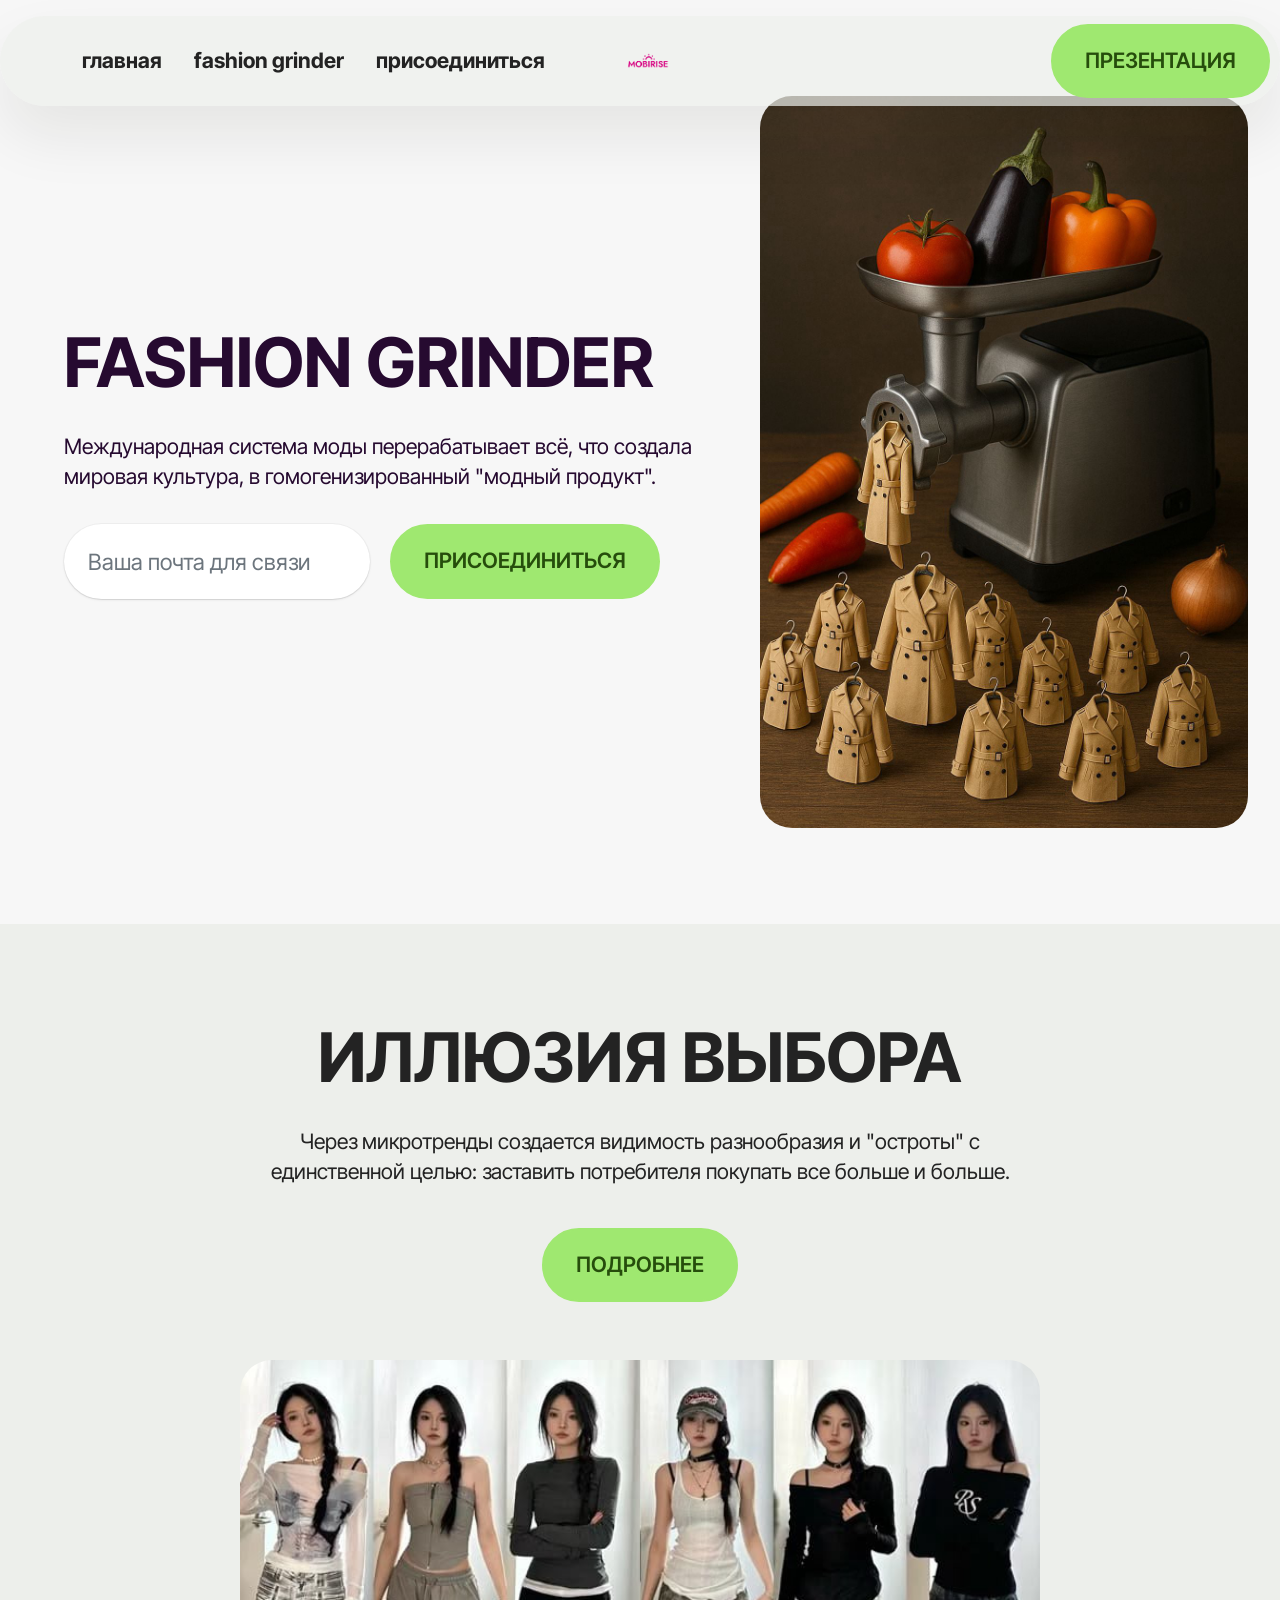
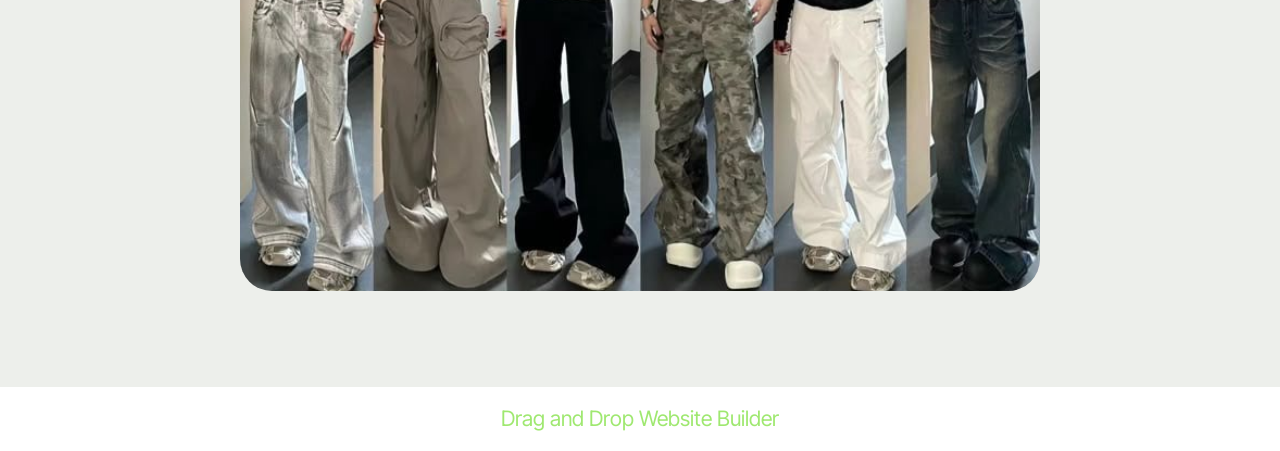
==== commit 1c4cb3fb: "Add files via upload" ====
--- a/page.html
+++ b/page.html
@@ -17,7 +17,7 @@
   <link rel="stylesheet" href="assets/theme/css/style.css">
   <link rel="preload" href="https://fonts.googleapis.com/css?family=Inter+Tight:100,200,300,400,500,600,700,800,900,100i,200i,300i,400i,500i,600i,700i,800i,900i&display=swap" as="style" onload="this.onload=null;this.rel='stylesheet'">
   <noscript><link rel="stylesheet" href="https://fonts.googleapis.com/css?family=Inter+Tight:100,200,300,400,500,600,700,800,900,100i,200i,300i,400i,500i,600i,700i,800i,900i&display=swap"></noscript>
-  <link rel="preload" as="style" href="assets/mobirise/css/mbr-additional.css?v=Vja8US"><link rel="stylesheet" href="assets/mobirise/css/mbr-additional.css?v=Vja8US" type="text/css">
+  <link rel="preload" as="style" href="assets/mobirise/css/mbr-additional.css?v=VUkd46"><link rel="stylesheet" href="assets/mobirise/css/mbr-additional.css?v=VUkd46" type="text/css">
 
   
   
@@ -66,7 +66,7 @@
 		<div class="row content-wrapper justify-content-center">
 			<div class="col-lg-7 mbr-form">
 				<div class="text-wrapper align-left" data-form-type="formoid">
-					<form action="https://mobirise.eu/" method="POST" class="mbr-form form-with-styler" data-form-title="Form Name"><input type="hidden" name="email" data-form-email="true" value="B5HrXBQHCFAHB6sRK7wc4/e98qBIysWQlfQm0wiEh8KThr7Nhh3ppFNWrtX4xwsSHJC5TkncdCxcwCfCuCdd4nZeFKF0W7A37YHB2BlrbiUC2oO2yusd2i6L3zqEWngP">
+					<form action="https://mobirise.eu/" method="POST" class="mbr-form form-with-styler" data-form-title="Form Name"><input type="hidden" name="email" data-form-email="true" value="omYbiQcX6GISL1G12hcLdVhZspE5UlgraFZf/NQQ6gnkphcC681SByTDKc1AAyPZhHvLrYBt1/uOvmlI9o+8RnyBKoB14nwitvTPcgO/oGzAzzK7WXTWlt5NDRAm+6Si">
 						<div class="dragArea row">
 							<div class="col-lg-12 col-md-12 col-sm-12">
 								<h1 class="mbr-section-title mbr-fonts-style mb-4 display-1"><strong>FASHION GRINDER</strong></h1>
@@ -77,9 +77,9 @@
 								</p>
 							</div>
 							<div data-for="email" class="col-lg-6 col-md-6 col-sm-12">
-								<input type="email" name="email" data-form-field="email" class="form-control display-7" value="" placeholder="sin.ural.fashion@yandex.ru" id="email-header08-o">
+								<input type="email" name="email" data-form-field="email" class="form-control display-7" value="" placeholder="Ваша почта для связи" id="email-header08-o">
 							</div>
-							<div class="col-auto mbr-section-btn"><button type="submit" class="w-100 btn btn-primary display-7">НАПИСАТЬ НАМ</button></div>
+							<div class="col-auto mbr-section-btn"><button type="submit" class="w-100 btn btn-primary display-7">ПРИСОЕДИНИТЬСЯ</button></div>
 							<div class="row">
 								<div hidden="hidden" data-form-alert="" class="alert alert-success col-12">Спасибо за ваш интерес к теме!</div>
 								<div hidden="hidden" data-form-alert-danger="" class="alert alert-danger col-12">
@@ -121,7 +121,7 @@
       </div>
     </div>
   </div>
-</section><section class="display-7" style="padding: 0;align-items: center;justify-content: center;flex-wrap: wrap;    align-content: center;display: flex;position: relative;height: 4rem;"><a href="https://mobiri.se/" style="flex: 1 1;height: 4rem;position: absolute;width: 100%;z-index: 1;"><img alt="" style="height: 4rem;" src="[data-uri]"></a><p style="margin: 0;text-align: center;" class="display-7">&#8204;</p><a style="z-index:1" href="https://mobirise.com/builder/ai-website-maker.html">AI Website Maker</a></section><script src="assets/bootstrap/js/bootstrap.bundle.min.js"></script>  <script src="assets/smoothscroll/smooth-scroll.js"></script>  <script src="assets/ytplayer/index.js"></script>  <script src="assets/dropdown/js/navbar-dropdown.js"></script>  <script src="assets/theme/js/script.js"></script>  <script src="assets/formoid/formoid.min.js"></script>  
+</section><section class="display-7" style="padding: 0;align-items: center;justify-content: center;flex-wrap: wrap;    align-content: center;display: flex;position: relative;height: 4rem;"><a href="https://mobiri.se/" style="flex: 1 1;height: 4rem;position: absolute;width: 100%;z-index: 1;"><img alt="" style="height: 4rem;" src="[data-uri]"></a><p style="margin: 0;text-align: center;" class="display-7">&#8204;</p><a style="z-index:1" href="https://mobirise.com/drag-drop-website-builder.html">Drag and Drop Website Builder</a></section><script src="assets/bootstrap/js/bootstrap.bundle.min.js"></script>  <script src="assets/smoothscroll/smooth-scroll.js"></script>  <script src="assets/ytplayer/index.js"></script>  <script src="assets/dropdown/js/navbar-dropdown.js"></script>  <script src="assets/theme/js/script.js"></script>  <script src="assets/formoid/formoid.min.js"></script>  
   
   
 </body>
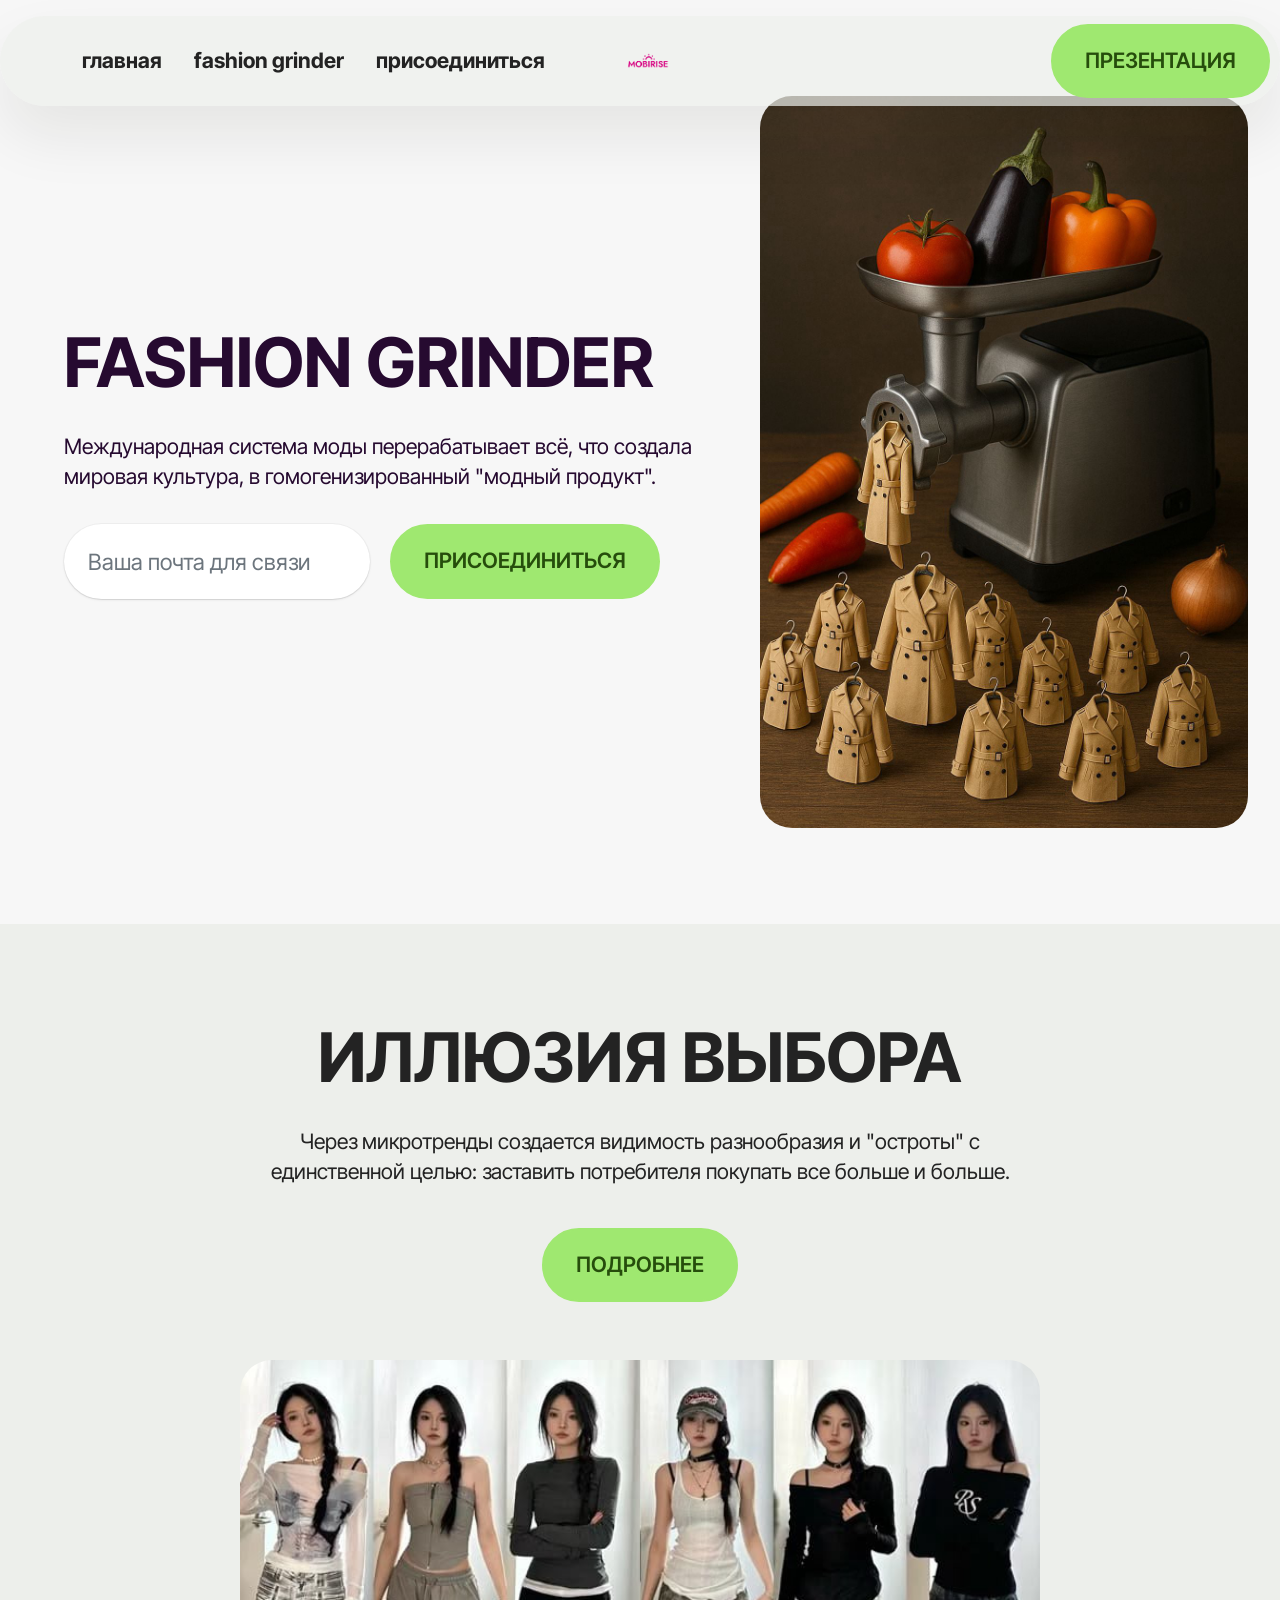
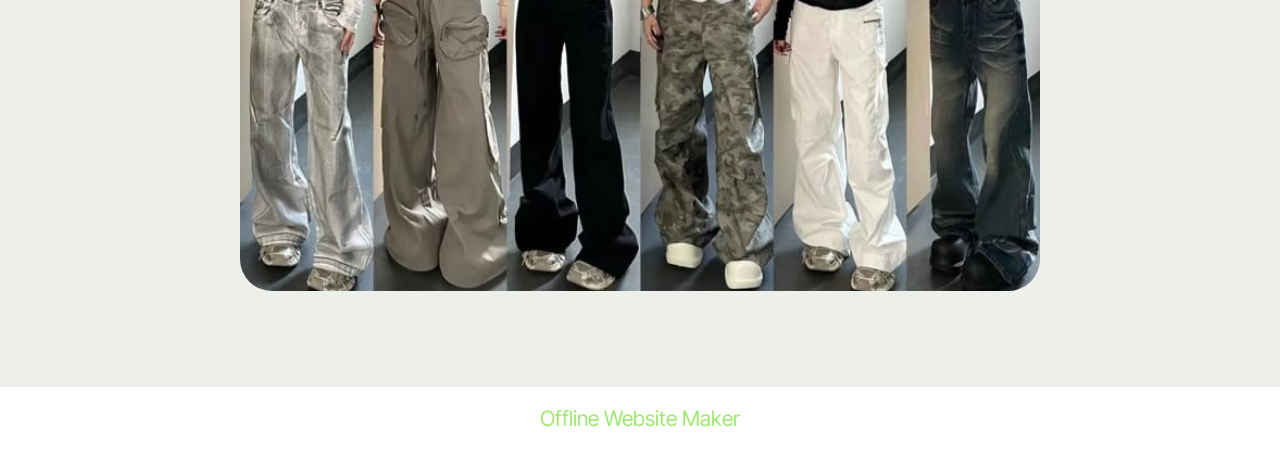
==== commit d49cc5a6: "Add files via upload" ====
--- a/page.html
+++ b/page.html
@@ -17,7 +17,7 @@
   <link rel="stylesheet" href="assets/theme/css/style.css">
   <link rel="preload" href="https://fonts.googleapis.com/css?family=Inter+Tight:100,200,300,400,500,600,700,800,900,100i,200i,300i,400i,500i,600i,700i,800i,900i&display=swap" as="style" onload="this.onload=null;this.rel='stylesheet'">
   <noscript><link rel="stylesheet" href="https://fonts.googleapis.com/css?family=Inter+Tight:100,200,300,400,500,600,700,800,900,100i,200i,300i,400i,500i,600i,700i,800i,900i&display=swap"></noscript>
-  <link rel="preload" as="style" href="assets/mobirise/css/mbr-additional.css?v=VUkd46"><link rel="stylesheet" href="assets/mobirise/css/mbr-additional.css?v=VUkd46" type="text/css">
+  <link rel="preload" as="style" href="assets/mobirise/css/mbr-additional.css?v=58AVJW"><link rel="stylesheet" href="assets/mobirise/css/mbr-additional.css?v=58AVJW" type="text/css">
 
   
   
@@ -66,7 +66,7 @@
 		<div class="row content-wrapper justify-content-center">
 			<div class="col-lg-7 mbr-form">
 				<div class="text-wrapper align-left" data-form-type="formoid">
-					<form action="https://mobirise.eu/" method="POST" class="mbr-form form-with-styler" data-form-title="Form Name"><input type="hidden" name="email" data-form-email="true" value="omYbiQcX6GISL1G12hcLdVhZspE5UlgraFZf/NQQ6gnkphcC681SByTDKc1AAyPZhHvLrYBt1/uOvmlI9o+8RnyBKoB14nwitvTPcgO/oGzAzzK7WXTWlt5NDRAm+6Si">
+					<form action="https://mobirise.eu/" method="POST" class="mbr-form form-with-styler" data-form-title="Form Name"><input type="hidden" name="email" data-form-email="true" value="GdQq/+LbP6oV1pQMuFCZfKljJXEbKbDx46JphPDnL1BNseFyuTtpAyXLls8Ia/t2eX3hFMfLAd4vr7F86jRLzzZA9tx6yui8kbMHRu99ApjJv8KgsNlGHnn/Fg+zgG5R">
 						<div class="dragArea row">
 							<div class="col-lg-12 col-md-12 col-sm-12">
 								<h1 class="mbr-section-title mbr-fonts-style mb-4 display-1"><strong>FASHION GRINDER</strong></h1>
@@ -121,7 +121,7 @@
       </div>
     </div>
   </div>
-</section><section class="display-7" style="padding: 0;align-items: center;justify-content: center;flex-wrap: wrap;    align-content: center;display: flex;position: relative;height: 4rem;"><a href="https://mobiri.se/" style="flex: 1 1;height: 4rem;position: absolute;width: 100%;z-index: 1;"><img alt="" style="height: 4rem;" src="[data-uri]"></a><p style="margin: 0;text-align: center;" class="display-7">&#8204;</p><a style="z-index:1" href="https://mobirise.com/drag-drop-website-builder.html">Drag and Drop Website Builder</a></section><script src="assets/bootstrap/js/bootstrap.bundle.min.js"></script>  <script src="assets/smoothscroll/smooth-scroll.js"></script>  <script src="assets/ytplayer/index.js"></script>  <script src="assets/dropdown/js/navbar-dropdown.js"></script>  <script src="assets/theme/js/script.js"></script>  <script src="assets/formoid/formoid.min.js"></script>  
+</section><section class="display-7" style="padding: 0;align-items: center;justify-content: center;flex-wrap: wrap;    align-content: center;display: flex;position: relative;height: 4rem;"><a href="https://mobiri.se/" style="flex: 1 1;height: 4rem;position: absolute;width: 100%;z-index: 1;"><img alt="" style="height: 4rem;" src="[data-uri]"></a><p style="margin: 0;text-align: center;" class="display-7">&#8204;</p><a style="z-index:1" href="https://mobirise.com/offline-website-builder.html">Offline Website Maker</a></section><script src="assets/bootstrap/js/bootstrap.bundle.min.js"></script>  <script src="assets/smoothscroll/smooth-scroll.js"></script>  <script src="assets/ytplayer/index.js"></script>  <script src="assets/dropdown/js/navbar-dropdown.js"></script>  <script src="assets/theme/js/script.js"></script>  <script src="assets/formoid/formoid.min.js"></script>  
   
   
 </body>
--- a/assets/mobirise/css/mbr-additional.css
+++ b/assets/mobirise/css/mbr-additional.css
@@ -783,48 +783,6 @@
   outline: red solid 2px !important;
   outline-offset: 2px !important;
   transition: outline 0.2s ease-in-out;
-}
-.cid-v2vwGEJlnk {
-  padding-top: 8rem;
-  padding-bottom: 8rem;
-  background-color: #ffffff;
-}
-.cid-v2vwGEJlnk .mbr-fallback-image.disabled {
-  display: none;
-}
-.cid-v2vwGEJlnk .mbr-fallback-image {
-  display: block;
-  background-size: cover;
-  background-position: center center;
-  width: 100%;
-  height: 100%;
-  position: absolute;
-  top: 0;
-}
-@media (max-width: 991px) {
-  .cid-v2vwGEJlnk .image-wrapper {
-    margin-bottom: 1rem;
-  }
-}
-.cid-v2vwGEJlnk .row {
-  align-items: center;
-}
-@media (max-width: 991px) {
-  .cid-v2vwGEJlnk .image-wrapper {
-    padding: 1rem;
-  }
-}
-@media (min-width: 992px) {
-  .cid-v2vwGEJlnk .text-wrapper {
-    padding: 0 2rem;
-  }
-}
-.cid-v2vwGEJlnk .mbr-section-title {
-  color: #000000;
-}
-.cid-v2vwGEJlnk .mbr-text,
-.cid-v2vwGEJlnk .mbr-section-btn {
-  color: #000000;
 }
 .cid-v1hyZTSHYm {
   z-index: 1000;
@@ -1401,6 +1359,48 @@
     padding: 1rem;
   }
 }
+.cid-v2vwGEJlnk {
+  padding-top: 8rem;
+  padding-bottom: 8rem;
+  background-color: #ffffff;
+}
+.cid-v2vwGEJlnk .mbr-fallback-image.disabled {
+  display: none;
+}
+.cid-v2vwGEJlnk .mbr-fallback-image {
+  display: block;
+  background-size: cover;
+  background-position: center center;
+  width: 100%;
+  height: 100%;
+  position: absolute;
+  top: 0;
+}
+@media (max-width: 991px) {
+  .cid-v2vwGEJlnk .image-wrapper {
+    margin-bottom: 1rem;
+  }
+}
+.cid-v2vwGEJlnk .row {
+  align-items: center;
+}
+@media (max-width: 991px) {
+  .cid-v2vwGEJlnk .image-wrapper {
+    padding: 1rem;
+  }
+}
+@media (min-width: 992px) {
+  .cid-v2vwGEJlnk .text-wrapper {
+    padding: 0 2rem;
+  }
+}
+.cid-v2vwGEJlnk .mbr-section-title {
+  color: #000000;
+}
+.cid-v2vwGEJlnk .mbr-text,
+.cid-v2vwGEJlnk .mbr-section-btn {
+  color: #000000;
+}
 .cid-v1hQ3nsf3K {
   padding-top: 4rem;
   padding-bottom: 4rem;
@@ -1494,67 +1494,6 @@
 .cid-v1hP7IGQwL .mbr-section-btn {
   color: #000000;
   text-align: justify;
-}
-.cid-v2vBjK3rgK {
-  padding-top: 6rem;
-  padding-bottom: 6rem;
-  background-color: #f7f7f7;
-}
-.cid-v2vBjK3rgK input {
-  padding: 1.5rem 1.5rem;
-  border: none !important;
-  height: 100%;
-}
-.cid-v2vBjK3rgK input:hover {
-  border: none !important;
-}
-.cid-v2vBjK3rgK .btn {
-  height: 100%;
-  margin: auto;
-}
-@media (min-width: 768px) {
-  .cid-v2vBjK3rgK .btn {
-    margin-left: 0.625rem;
-  }
-}
-@media (min-width: 992px) {
-  .cid-v2vBjK3rgK .text-wrapper {
-    padding: 0 2rem;
-  }
-}
-@media (max-width: 767px) {
-  .cid-v2vBjK3rgK .row {
-    justify-content: center;
-  }
-}
-.cid-v2vBjK3rgK .mbr-section-btn {
-  display: flex;
-  width: fit-content;
-}
-@media (max-width: 767px) {
-  .cid-v2vBjK3rgK .mbr-section-btn {
-    margin-top: 1rem;
-  }
-}
-.cid-v2vBjK3rgK .mbr-section-btn .btn {
-  width: auto;
-}
-@media (max-width: 991px) {
-  .cid-v2vBjK3rgK .image-wrapper {
-    margin-bottom: 2rem;
-  }
-  .cid-v2vBjK3rgK .content-wrapper {
-    flex-direction: column-reverse;
-  }
-}
-.cid-v2vBjK3rgK .justify-content-center {
-  align-items: center;
-}
-.cid-v2vBjK3rgK .mbr-section-title {
-  color: #260a30;
-}
-.cid-v2vBjK3rgK .mbr-text {
-  color: #260a30;
 }
 .cid-v1hyZTSHYm {
   z-index: 1000;
@@ -2131,6 +2070,67 @@
     padding: 1rem;
   }
 }
+.cid-v2vBjK3rgK {
+  padding-top: 6rem;
+  padding-bottom: 6rem;
+  background-color: #f7f7f7;
+}
+.cid-v2vBjK3rgK input {
+  padding: 1.5rem 1.5rem;
+  border: none !important;
+  height: 100%;
+}
+.cid-v2vBjK3rgK input:hover {
+  border: none !important;
+}
+.cid-v2vBjK3rgK .btn {
+  height: 100%;
+  margin: auto;
+}
+@media (min-width: 768px) {
+  .cid-v2vBjK3rgK .btn {
+    margin-left: 0.625rem;
+  }
+}
+@media (min-width: 992px) {
+  .cid-v2vBjK3rgK .text-wrapper {
+    padding: 0 2rem;
+  }
+}
+@media (max-width: 767px) {
+  .cid-v2vBjK3rgK .row {
+    justify-content: center;
+  }
+}
+.cid-v2vBjK3rgK .mbr-section-btn {
+  display: flex;
+  width: fit-content;
+}
+@media (max-width: 767px) {
+  .cid-v2vBjK3rgK .mbr-section-btn {
+    margin-top: 1rem;
+  }
+}
+.cid-v2vBjK3rgK .mbr-section-btn .btn {
+  width: auto;
+}
+@media (max-width: 991px) {
+  .cid-v2vBjK3rgK .image-wrapper {
+    margin-bottom: 2rem;
+  }
+  .cid-v2vBjK3rgK .content-wrapper {
+    flex-direction: column-reverse;
+  }
+}
+.cid-v2vBjK3rgK .justify-content-center {
+  align-items: center;
+}
+.cid-v2vBjK3rgK .mbr-section-title {
+  color: #260a30;
+}
+.cid-v2vBjK3rgK .mbr-text {
+  color: #260a30;
+}
 .cid-v1sQrDxIpj {
   padding-top: 6rem;
   padding-bottom: 6rem;
--- a/assets/mobirise/css/mbr-additional.css
+++ b/assets/mobirise/css/mbr-additional.css
@@ -783,48 +783,6 @@
   outline: red solid 2px !important;
   outline-offset: 2px !important;
   transition: outline 0.2s ease-in-out;
-}
-.cid-v2vwGEJlnk {
-  padding-top: 8rem;
-  padding-bottom: 8rem;
-  background-color: #ffffff;
-}
-.cid-v2vwGEJlnk .mbr-fallback-image.disabled {
-  display: none;
-}
-.cid-v2vwGEJlnk .mbr-fallback-image {
-  display: block;
-  background-size: cover;
-  background-position: center center;
-  width: 100%;
-  height: 100%;
-  position: absolute;
-  top: 0;
-}
-@media (max-width: 991px) {
-  .cid-v2vwGEJlnk .image-wrapper {
-    margin-bottom: 1rem;
-  }
-}
-.cid-v2vwGEJlnk .row {
-  align-items: center;
-}
-@media (max-width: 991px) {
-  .cid-v2vwGEJlnk .image-wrapper {
-    padding: 1rem;
-  }
-}
-@media (min-width: 992px) {
-  .cid-v2vwGEJlnk .text-wrapper {
-    padding: 0 2rem;
-  }
-}
-.cid-v2vwGEJlnk .mbr-section-title {
-  color: #000000;
-}
-.cid-v2vwGEJlnk .mbr-text,
-.cid-v2vwGEJlnk .mbr-section-btn {
-  color: #000000;
 }
 .cid-v1hyZTSHYm {
   z-index: 1000;
@@ -1401,6 +1359,48 @@
     padding: 1rem;
   }
 }
+.cid-v2vwGEJlnk {
+  padding-top: 8rem;
+  padding-bottom: 8rem;
+  background-color: #ffffff;
+}
+.cid-v2vwGEJlnk .mbr-fallback-image.disabled {
+  display: none;
+}
+.cid-v2vwGEJlnk .mbr-fallback-image {
+  display: block;
+  background-size: cover;
+  background-position: center center;
+  width: 100%;
+  height: 100%;
+  position: absolute;
+  top: 0;
+}
+@media (max-width: 991px) {
+  .cid-v2vwGEJlnk .image-wrapper {
+    margin-bottom: 1rem;
+  }
+}
+.cid-v2vwGEJlnk .row {
+  align-items: center;
+}
+@media (max-width: 991px) {
+  .cid-v2vwGEJlnk .image-wrapper {
+    padding: 1rem;
+  }
+}
+@media (min-width: 992px) {
+  .cid-v2vwGEJlnk .text-wrapper {
+    padding: 0 2rem;
+  }
+}
+.cid-v2vwGEJlnk .mbr-section-title {
+  color: #000000;
+}
+.cid-v2vwGEJlnk .mbr-text,
+.cid-v2vwGEJlnk .mbr-section-btn {
+  color: #000000;
+}
 .cid-v1hQ3nsf3K {
   padding-top: 4rem;
   padding-bottom: 4rem;
@@ -1494,67 +1494,6 @@
 .cid-v1hP7IGQwL .mbr-section-btn {
   color: #000000;
   text-align: justify;
-}
-.cid-v2vBjK3rgK {
-  padding-top: 6rem;
-  padding-bottom: 6rem;
-  background-color: #f7f7f7;
-}
-.cid-v2vBjK3rgK input {
-  padding: 1.5rem 1.5rem;
-  border: none !important;
-  height: 100%;
-}
-.cid-v2vBjK3rgK input:hover {
-  border: none !important;
-}
-.cid-v2vBjK3rgK .btn {
-  height: 100%;
-  margin: auto;
-}
-@media (min-width: 768px) {
-  .cid-v2vBjK3rgK .btn {
-    margin-left: 0.625rem;
-  }
-}
-@media (min-width: 992px) {
-  .cid-v2vBjK3rgK .text-wrapper {
-    padding: 0 2rem;
-  }
-}
-@media (max-width: 767px) {
-  .cid-v2vBjK3rgK .row {
-    justify-content: center;
-  }
-}
-.cid-v2vBjK3rgK .mbr-section-btn {
-  display: flex;
-  width: fit-content;
-}
-@media (max-width: 767px) {
-  .cid-v2vBjK3rgK .mbr-section-btn {
-    margin-top: 1rem;
-  }
-}
-.cid-v2vBjK3rgK .mbr-section-btn .btn {
-  width: auto;
-}
-@media (max-width: 991px) {
-  .cid-v2vBjK3rgK .image-wrapper {
-    margin-bottom: 2rem;
-  }
-  .cid-v2vBjK3rgK .content-wrapper {
-    flex-direction: column-reverse;
-  }
-}
-.cid-v2vBjK3rgK .justify-content-center {
-  align-items: center;
-}
-.cid-v2vBjK3rgK .mbr-section-title {
-  color: #260a30;
-}
-.cid-v2vBjK3rgK .mbr-text {
-  color: #260a30;
 }
 .cid-v1hyZTSHYm {
   z-index: 1000;
@@ -2131,6 +2070,67 @@
     padding: 1rem;
   }
 }
+.cid-v2vBjK3rgK {
+  padding-top: 6rem;
+  padding-bottom: 6rem;
+  background-color: #f7f7f7;
+}
+.cid-v2vBjK3rgK input {
+  padding: 1.5rem 1.5rem;
+  border: none !important;
+  height: 100%;
+}
+.cid-v2vBjK3rgK input:hover {
+  border: none !important;
+}
+.cid-v2vBjK3rgK .btn {
+  height: 100%;
+  margin: auto;
+}
+@media (min-width: 768px) {
+  .cid-v2vBjK3rgK .btn {
+    margin-left: 0.625rem;
+  }
+}
+@media (min-width: 992px) {
+  .cid-v2vBjK3rgK .text-wrapper {
+    padding: 0 2rem;
+  }
+}
+@media (max-width: 767px) {
+  .cid-v2vBjK3rgK .row {
+    justify-content: center;
+  }
+}
+.cid-v2vBjK3rgK .mbr-section-btn {
+  display: flex;
+  width: fit-content;
+}
+@media (max-width: 767px) {
+  .cid-v2vBjK3rgK .mbr-section-btn {
+    margin-top: 1rem;
+  }
+}
+.cid-v2vBjK3rgK .mbr-section-btn .btn {
+  width: auto;
+}
+@media (max-width: 991px) {
+  .cid-v2vBjK3rgK .image-wrapper {
+    margin-bottom: 2rem;
+  }
+  .cid-v2vBjK3rgK .content-wrapper {
+    flex-direction: column-reverse;
+  }
+}
+.cid-v2vBjK3rgK .justify-content-center {
+  align-items: center;
+}
+.cid-v2vBjK3rgK .mbr-section-title {
+  color: #260a30;
+}
+.cid-v2vBjK3rgK .mbr-text {
+  color: #260a30;
+}
 .cid-v1sQrDxIpj {
   padding-top: 6rem;
   padding-bottom: 6rem;
